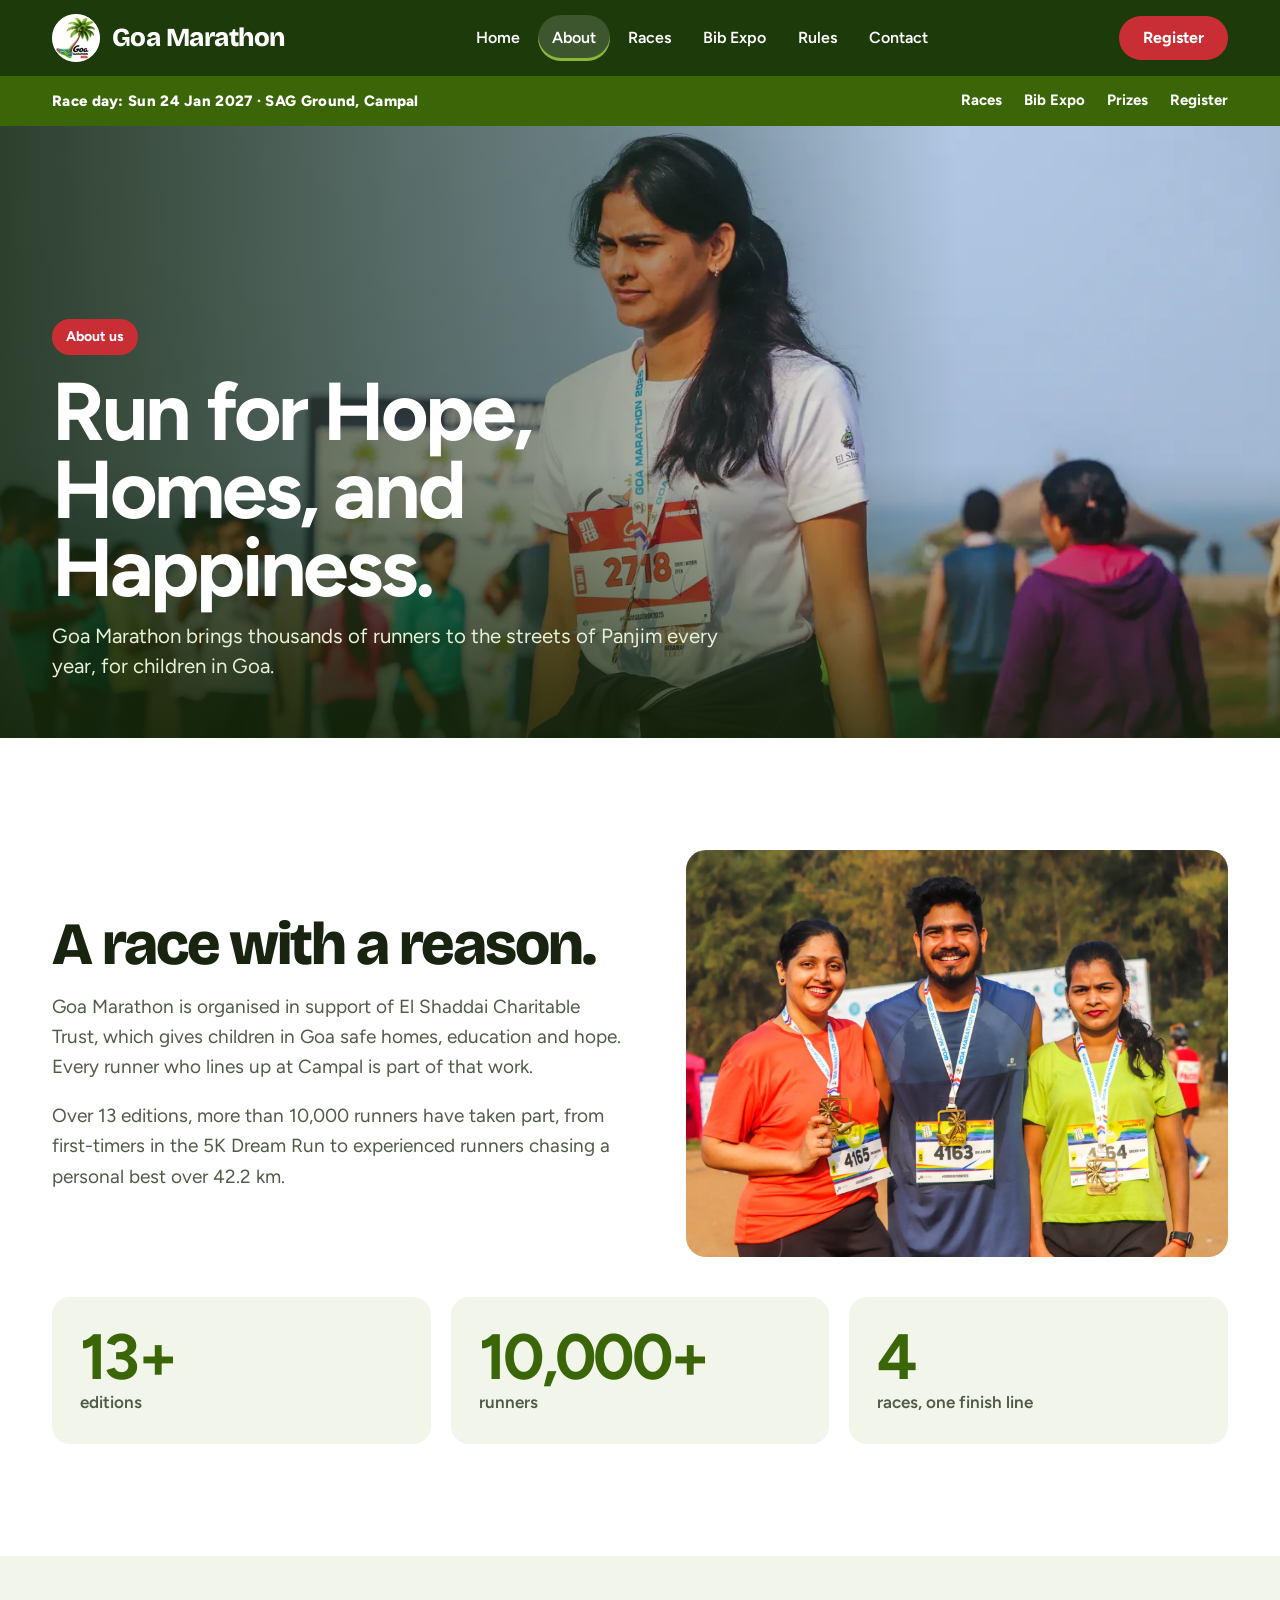
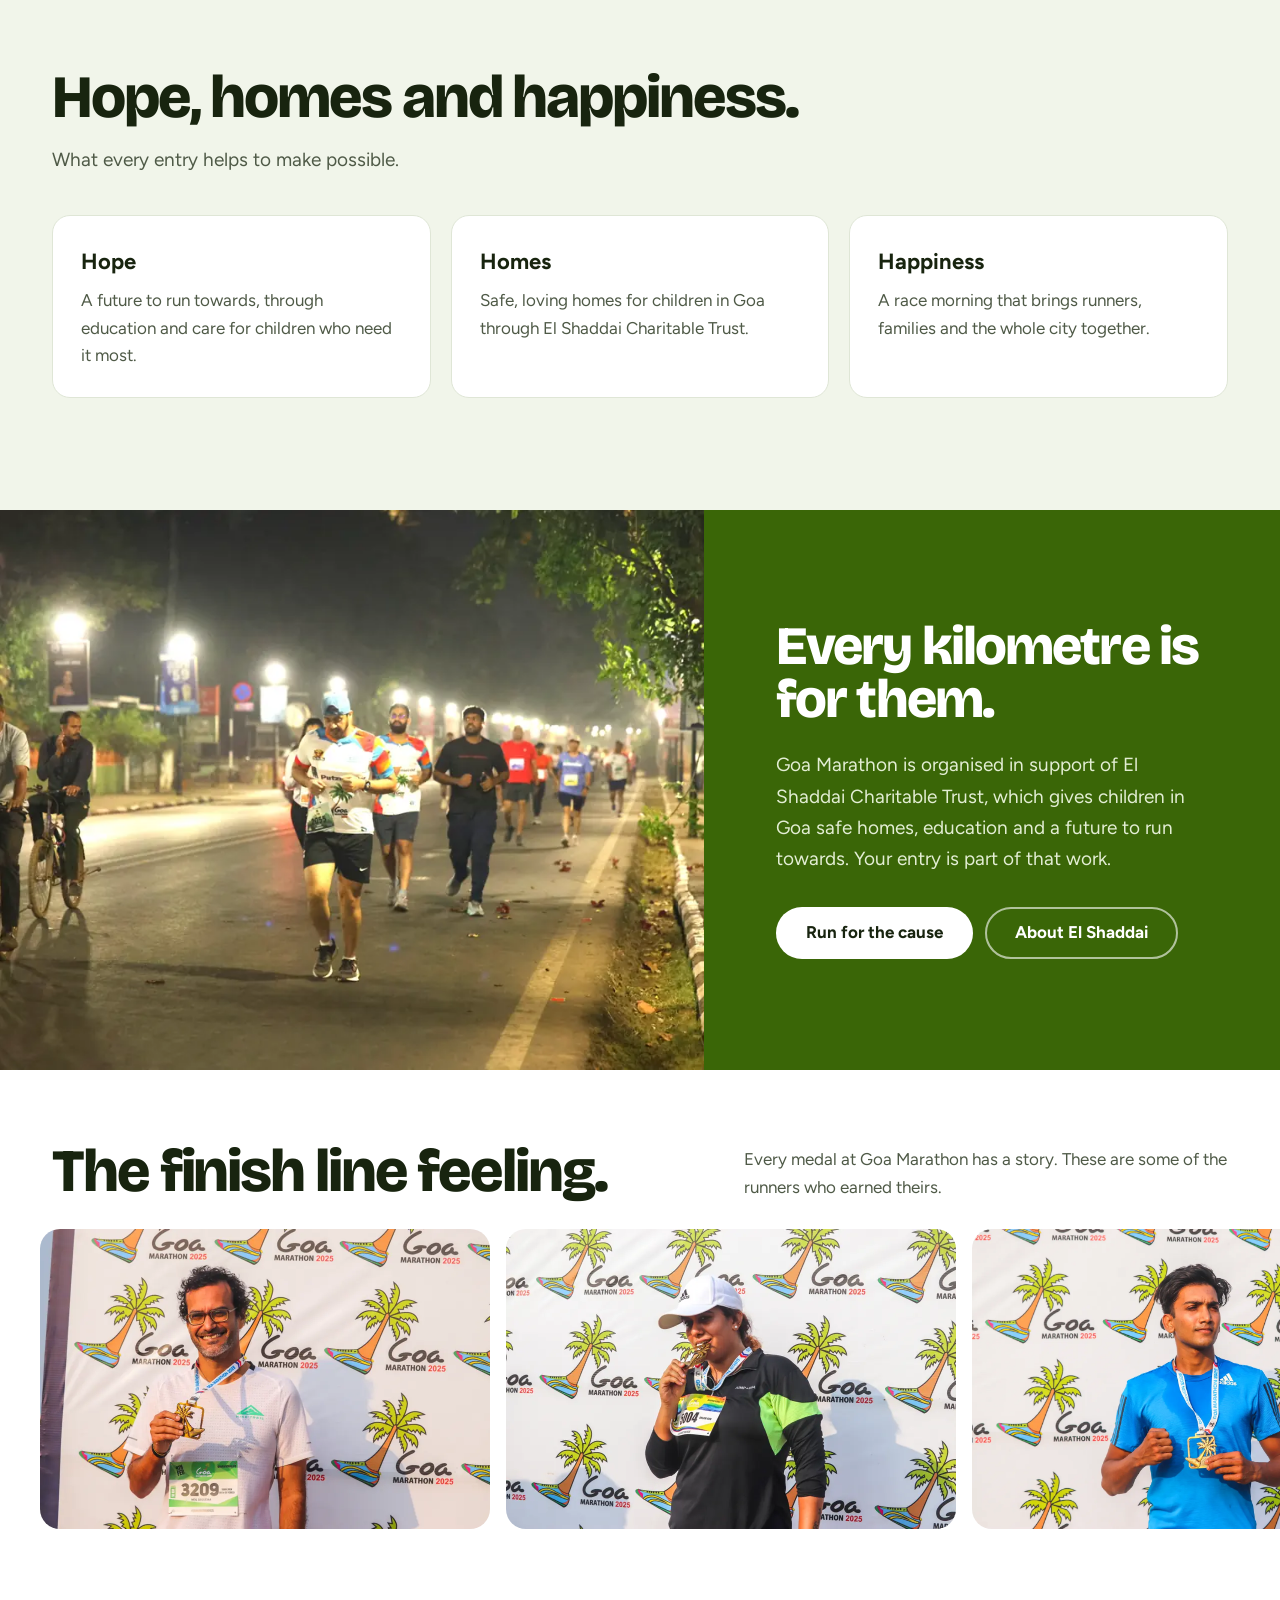
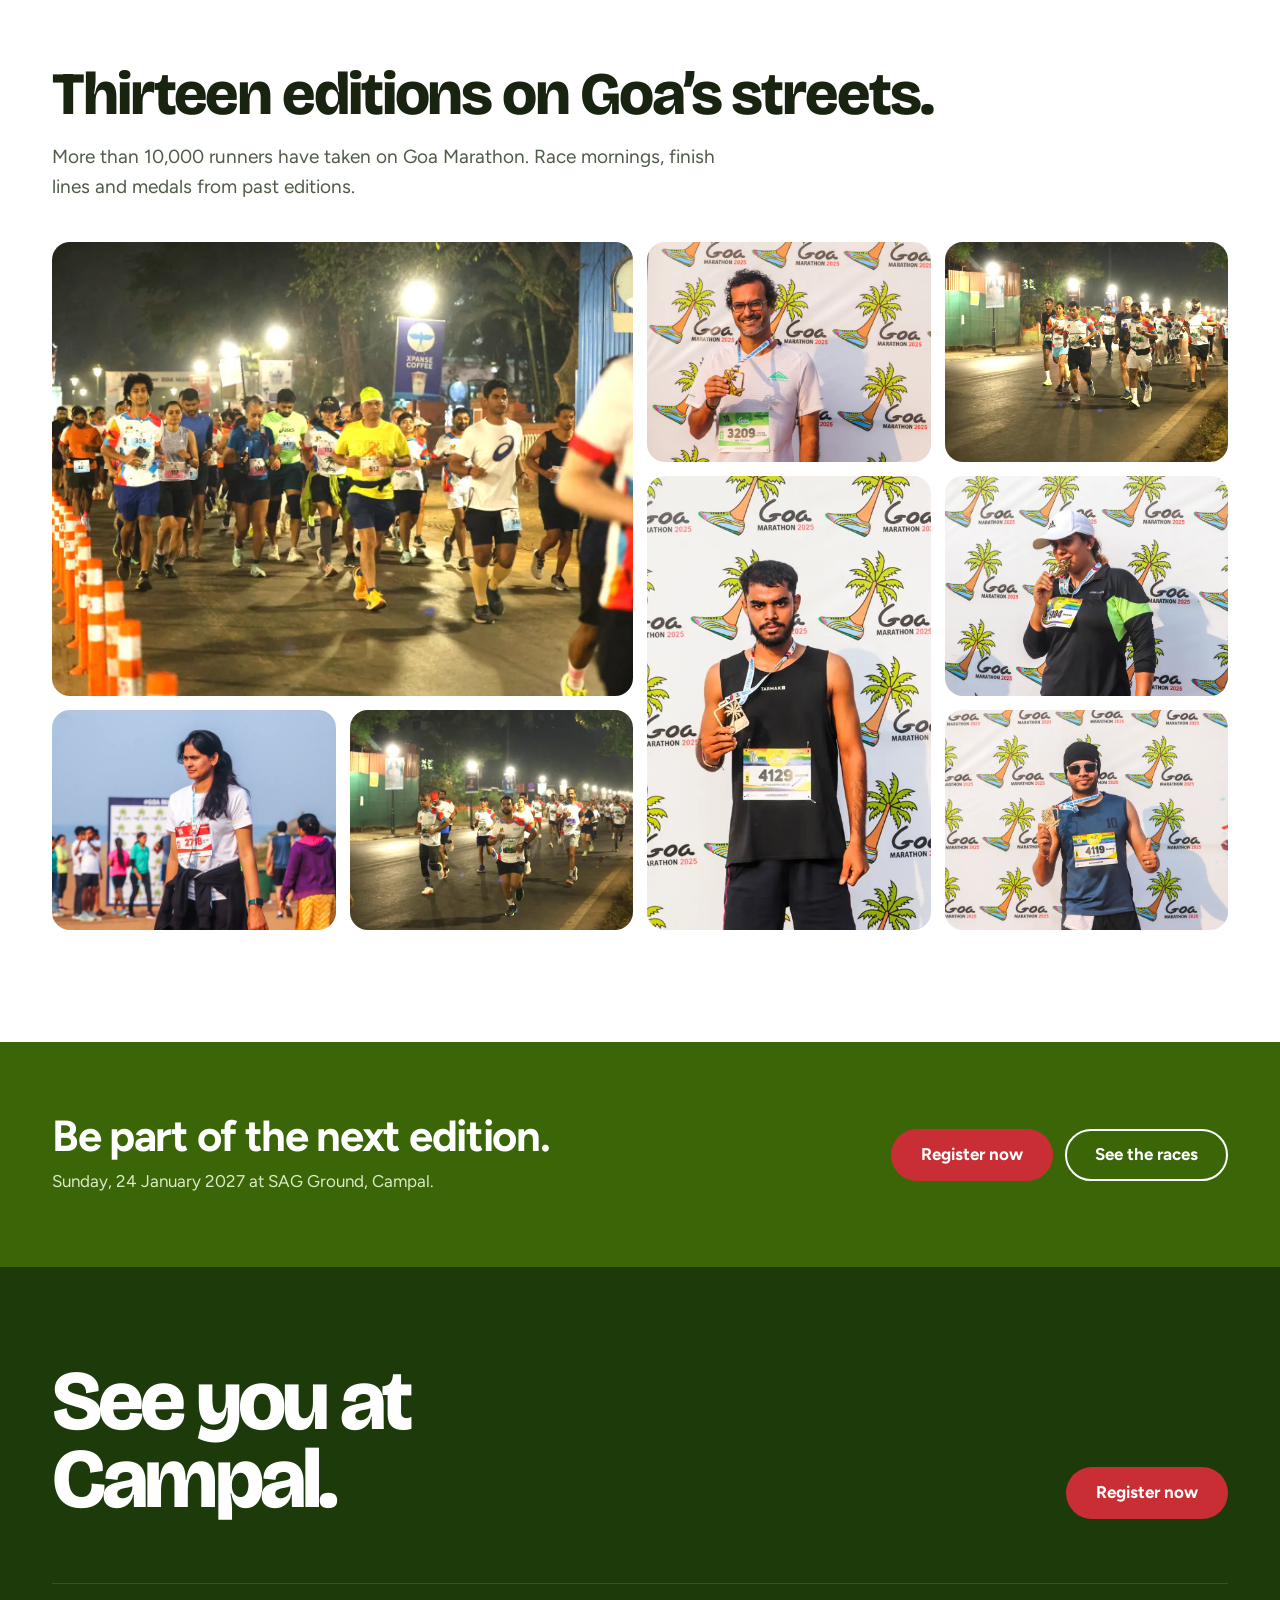
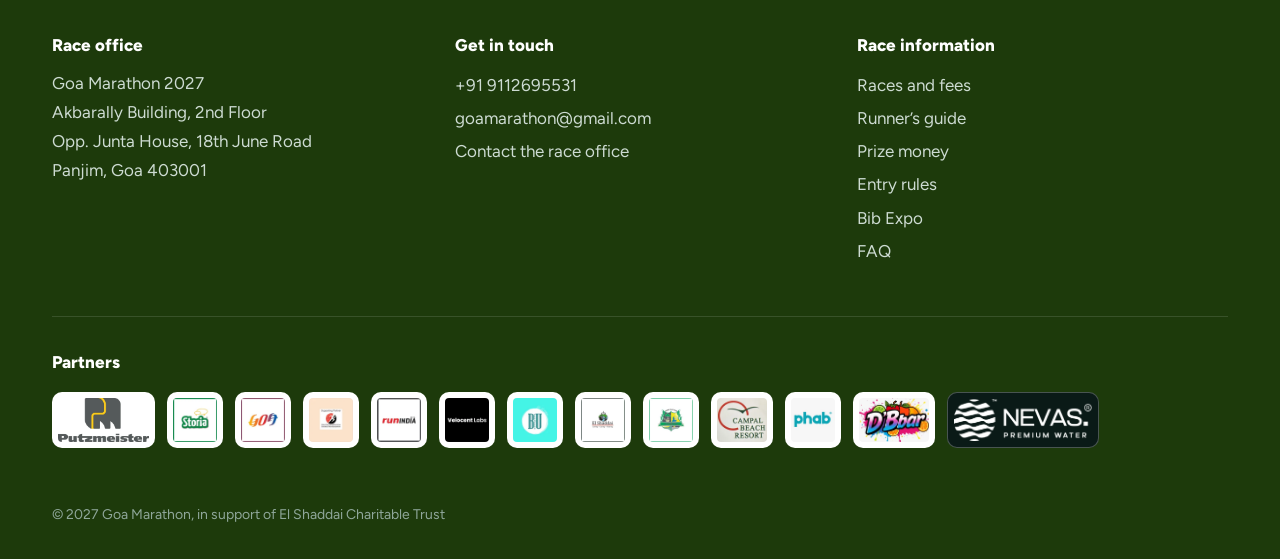
==== about.html @ 7774b139 "Goa Marathon 2027 site: six pages, logo colours, photo-led layout Co-Authored-By: Claude Opus 5.5 <n" ====
<!DOCTYPE html>
<html lang="en">
<head>
<meta charset="utf-8">
<meta name="viewport" content="width=device-width, initial-scale=1">
<title>About – Goa Marathon 2027</title>
<meta name="robots" content="noindex, nofollow">
<meta property="og:type" content="website">
<meta property="og:site_name" content="Goa Marathon">
<meta property="og:title" content="About – Goa Marathon 2027">
<meta property="og:description" content="Goa Marathon is organised in support of El Shaddai Charitable Trust.">
<meta property="og:url" content="https://goa-marathon-2027.vercel.app/about.html">
<meta property="og:image" content="https://goa-marathon-2027.vercel.app/assets/og-image.jpg">
<meta property="og:image:width" content="1200">
<meta property="og:image:height" content="630">
<meta name="twitter:card" content="summary_large_image">
<link rel="icon" href="assets/logo.webp">
<meta name="description" content="Goa Marathon is organised in support of El Shaddai Charitable Trust.">
<link rel="preload" as="image" href="assets/hero-day1.webp">
<link rel="preconnect" href="https://fonts.googleapis.com">
<link rel="preconnect" href="https://fonts.gstatic.com" crossorigin>
<link href="https://fonts.googleapis.com/css2?family=Bricolage+Grotesque:opsz,wght@12..96,700;12..96,800&family=Figtree:wght@400;500;600;700;800&display=swap" rel="stylesheet">
<link rel="stylesheet" href="assets/site.css">
</head>
<body>

<header class="hdr">
  <div class="wrap hdr-in">
    <a class="brand" href="index.html" aria-label="Goa Marathon home">
      <span class="brand-logo"><img src="assets/logo.webp" alt=""></span>
      <span class="brand-name">Goa Marathon</span>
    </a>
    <nav class="nav" aria-label="Main">
      <a href="index.html">Home</a>
      <a href="about.html" aria-current="page">About</a>
      <a href="races.html">Races</a>
      <a href="bib-expo.html">Bib Expo</a>
      <a href="rules.html">Rules</a>
      <a href="contact.html">Contact</a>
    </nav>
    <div class="hdr-cta">
      <a class="btn btn-sun hdr-reg" href="https://www.runindia.in/events/DsZ2gUEhFgjpGWOcifSqrg" target="_blank" rel="noopener" style="min-height:44px;padding:0 22px;font-size:16px">Register</a>
      <button class="menu-btn" id="menuBtn" aria-label="Open menu" aria-expanded="false" aria-controls="mnav">
        <svg width="22" height="22" viewBox="0 0 24 24" fill="none" stroke="currentColor" stroke-width="2.4" stroke-linecap="round" aria-hidden="true"><path d="M4 7h16M4 12h16M4 17h16"/></svg>
      </button>
    </div>
  </div>
  <nav class="mnav" id="mnav" aria-label="Mobile">
      <a href="index.html">Home</a>
      <a href="about.html" aria-current="page">About</a>
      <a href="races.html">Races</a>
      <a href="bib-expo.html">Bib Expo</a>
      <a href="rules.html">Rules</a>
      <a href="contact.html">Contact</a>
  </nav>
</header>
<div class="evbar"><div class="wrap evbar-in"><b class="evbar-t">Race day: Sun 24 Jan 2027 · SAG Ground, Campal</b><nav aria-label="Quick links"><a href="races.html">Races</a><a href="bib-expo.html">Bib Expo</a><a href="races.html#prizes">Prizes</a><a href="https://www.runindia.in/events/DsZ2gUEhFgjpGWOcifSqrg" target="_blank" rel="noopener">Register</a></nav></div></div>

<main id="top">
<section class="phero">
  <img src="assets/hero-day1.webp" alt="A runner at Miramar beach after Goa Marathon" style="object-position:center 28%" fetchpriority="high">
  <div class="hero-shade" aria-hidden="true"></div>
  <div class="phero-in">
    <span class="crumb">About us</span>
    <h1>Run for Hope, Homes, and Happiness.</h1>
    <p>Goa Marathon brings thousands of runners to the streets of Panjim every year, for children in Goa.</p>
  </div>
</section>

<section class="sec">
  <div class="wrap split">
    <div>
      <h2 class="h2">A race with a reason.</h2>
      <p class="intro">Goa Marathon is organised in support of El Shaddai Charitable Trust, which gives children in Goa safe homes, education and hope. Every runner who lines up at Campal is part of that work.</p>
      <p class="intro">Over 13 editions, more than 10,000 runners have taken part, from first-timers in the 5K Dream Run to experienced runners chasing a personal best over 42.2 km.</p>
    </div>
    <img loading="lazy" decoding="async" src="assets/hero-trio.webp" alt="Three Goa Marathon finishers with their medals" style="object-position:center 30%">
  </div>
  <div class="wrap">
    <div class="stats"><div><b>13+</b><span>editions</span></div><div><b>10,000+</b><span>runners</span></div><div><b>4</b><span>races, one finish line</span></div></div>
  </div>
</section>

<section class="sec" style="background:var(--mist)">
  <div class="wrap">
    <h2 class="h2">Hope, homes and happiness.</h2>
    <p class="intro">What every entry helps to make possible.</p>
    <div class="cards3">
      <div class="card"><h3>Hope</h3><p>A future to run towards, through education and care for children who need it most.</p></div>
      <div class="card"><h3>Homes</h3><p>Safe, loving homes for children in Goa through El Shaddai Charitable Trust.</p></div>
      <div class="card"><h3>Happiness</h3><p>A race morning that brings runners, families and the whole city together.</p></div>
    </div>
  </div>
</section>

<section id="cause" class="cause">
  <div class="cause-img"><img loading="lazy" decoding="async" src="assets/cause-run.webp" alt="Runners taking part in Goa Marathon for the cause"></div>
  <div class="cause-copy">
    <h2 class="h2">Every kilometre is for them.</h2>
    <p>Goa Marathon is organised in support of El Shaddai Charitable Trust, which gives children in Goa safe homes, education and a future to run towards. Your entry is part of that work.</p>
    <div class="cause-ctas">
      <a class="btn btn-sun" href="https://www.runindia.in/events/DsZ2gUEhFgjpGWOcifSqrg" target="_blank" rel="noopener">Run for the cause</a>
      <a class="btn btn-line" href="https://www.childrescue.net" target="_blank" rel="noopener">About El Shaddai</a>
    </div>
  </div>
</section>

<section class="pstrip" aria-label="Finishers from past editions">
  <div class="wrap pstrip-head"><h2 class="h2">The finish line feeling.</h2><p>Every medal at Goa Marathon has a story. These are some of the runners who earned theirs.</p></div>
  <div class="ps-row"><ul class="ps-track"><li><img src="assets/g-smile.webp" alt="A smiling 10K finisher with his medal" loading="lazy" decoding="async"></li><li><img src="assets/g-kiss.webp" alt="A Dream Run finisher kissing her medal" loading="lazy" decoding="async"></li><li><img src="assets/hero-day2.webp" alt="A finisher in front of the Goa Marathon wall" loading="lazy" decoding="async"></li><li><img src="assets/g-thumbs.webp" alt="A finisher giving a thumbs up" loading="lazy" decoding="async"></li><li><img src="assets/g-senior.webp" alt="A Dream Run finisher with his medal" loading="lazy" decoding="async"></li><li><img src="assets/photo-finisher.webp" alt="A finisher after the race" loading="lazy" decoding="async"></li><li><img src="assets/photo-group.webp" alt="Runners on the course" loading="lazy" decoding="async"></li><li><img src="assets/g-vest.webp" alt="A 5K finisher with his medal" loading="lazy" decoding="async"></li></ul><ul class="ps-track" aria-hidden="true"><li><img src="assets/g-smile.webp" alt="" loading="lazy" decoding="async"></li><li><img src="assets/g-kiss.webp" alt="" loading="lazy" decoding="async"></li><li><img src="assets/hero-day2.webp" alt="" loading="lazy" decoding="async"></li><li><img src="assets/g-thumbs.webp" alt="" loading="lazy" decoding="async"></li><li><img src="assets/g-senior.webp" alt="" loading="lazy" decoding="async"></li><li><img src="assets/photo-finisher.webp" alt="" loading="lazy" decoding="async"></li><li><img src="assets/photo-group.webp" alt="" loading="lazy" decoding="async"></li><li><img src="assets/g-vest.webp" alt="" loading="lazy" decoding="async"></li></ul></div>
</section>

<section class="sec">
  <div class="wrap">
    <h2 class="h2">Thirteen editions on Goa’s streets.</h2>
    <p class="intro">More than 10,000 runners have taken on Goa Marathon. Race mornings, finish lines and medals from past editions.</p>
    <div class="gal8">
      <figure class="g-big"><img loading="lazy" decoding="async" src="assets/hero-run.webp" alt="Runners streaming through Panjim"></figure>
      <figure><img loading="lazy" decoding="async" src="assets/g-smile.webp" alt="A smiling 10K finisher"></figure>
      <figure><img loading="lazy" decoding="async" src="assets/photo-runners.webp" alt="The pack on race morning"></figure>
      <figure class="g-tall"><img loading="lazy" decoding="async" src="assets/g-vest.webp" alt="A 5K finisher with his medal"></figure>
      <figure><img loading="lazy" decoding="async" src="assets/g-kiss.webp" alt="A finisher kissing her medal"></figure>
      <figure><img loading="lazy" decoding="async" src="assets/photo-group.webp" alt="Runners in full stride"></figure>
      <figure class="g-wide"><img loading="lazy" decoding="async" src="assets/hero-day1.webp" alt="A runner at Miramar beach"></figure>
      <figure><img loading="lazy" decoding="async" src="assets/g-thumbs.webp" alt="A happy finisher"></figure>
    </div>
  </div>
</section>

<section class="next-band"><div class="wrap"><div><h2>Be part of the next edition.</h2><p>Sunday, 24 January 2027 at SAG Ground, Campal.</p></div><div class="btns"><a class="btn btn-sun" href="https://www.runindia.in/events/DsZ2gUEhFgjpGWOcifSqrg" target="_blank" rel="noopener">Register now</a><a class="btn btn-line" href="races.html">See the races</a></div></div></section>
</main>

<footer class="ftr">
  <div class="wrap">
    <div class="ftr-sign">
      <p>See you at Campal.</p>
      <a class="btn btn-sun" href="https://www.runindia.in/events/DsZ2gUEhFgjpGWOcifSqrg" target="_blank" rel="noopener">Register now</a>
    </div>
    <div class="ftr-grid">
      <div>
        <h3>Race office</h3>
        <p style="line-height:1.7">Goa Marathon 2027<br>Akbarally Building, 2nd Floor<br>Opp. Junta House, 18th June Road<br>Panjim, Goa 403001</p>
      </div>
      <div>
        <h3>Get in touch</h3>
        <a href="tel:+919112695531">+91 9112695531</a>
        <a href="mailto:goamarathon@gmail.com">goamarathon@gmail.com</a>
        <a href="contact.html">Contact the race office</a>
      </div>
      <div>
        <h3>Race information</h3>
        <a href="races.html">Races and fees</a>
        <a href="races.html#guide">Runner’s guide</a>
        <a href="races.html#prizes">Prize money</a>
        <a href="rules.html">Entry rules</a><a href="bib-expo.html">Bib Expo</a>
        <a href="contact.html#faq">FAQ</a>
      </div>
    </div>
    <div class="ftr-partners"><span>Partners</span><div><img loading="lazy" src="assets/sponsor-putzmeister.webp" alt="Putzmeister"><img loading="lazy" src="assets/sponsor-01.webp" alt="Storia"><img loading="lazy" src="assets/sponsor-02.webp" alt="Goa partner"><img loading="lazy" src="assets/sponsor-03.webp" alt="Sports photography partner"><img loading="lazy" src="assets/sponsor-04.webp" alt="runINDIA"><img loading="lazy" src="assets/sponsor-05.webp" alt="Velocent Labs"><img loading="lazy" src="assets/sponsor-06.webp" alt="BU"><img loading="lazy" src="assets/sponsor-07.webp" alt="El Shaddai"><img loading="lazy" src="assets/sponsor-08.webp" alt="Goa partner"><img loading="lazy" src="assets/sponsor-09.webp" alt="Campal Beach Resort"><img loading="lazy" src="assets/sponsor-10.webp" alt="Phab"><img loading="lazy" src="assets/sponsor-11.webp" alt="D&#39;Bbar"><img loading="lazy" class="fp-dark" src="assets/sponsor-12.webp" alt="Nevas Premium Water"></div></div>
    <p class="ftr-base">© 2027 Goa Marathon, in support of El Shaddai Charitable Trust</p>
  </div>
</footer>

<div class="mbar">
  <span>Entries close 15 Jan</span>
  <a class="btn btn-sun" style="min-height:46px;padding:0 24px" href="https://www.runindia.in/events/DsZ2gUEhFgjpGWOcifSqrg" target="_blank" rel="noopener">Register now</a>
</div>

<script>
(function(){
  var race = new Date('2027-01-24T05:00:00+05:30').getTime();
  var cd = document.getElementById('cd');
  function tick(){ if(!cd) return; cd.textContent = Math.max(0, Math.ceil((race - Date.now()) / 86400000)); }
  tick(); setInterval(tick, 60000);

  var btn = document.getElementById('menuBtn'), nav = document.getElementById('mnav');
  btn.addEventListener('click', function(){
    var open = nav.classList.toggle('open');
    btn.setAttribute('aria-expanded', open);
    btn.setAttribute('aria-label', open ? 'Close menu' : 'Open menu');
  });
  nav.addEventListener('click', function(e){
    if (e.target.tagName === 'A'){ nav.classList.remove('open'); btn.setAttribute('aria-expanded','false'); btn.setAttribute('aria-label','Open menu'); }
  });

  var tabs = [].slice.call(document.querySelectorAll('.tab'));
  function select(t){
    tabs.forEach(function(o){
      var on = o === t;
      o.setAttribute('aria-selected', on);
      o.tabIndex = on ? 0 : -1;
      document.getElementById(o.getAttribute('aria-controls')).hidden = !on;
    });
  }
  tabs.forEach(function(t, i){
    t.tabIndex = i === 0 ? 0 : -1;
    t.addEventListener('click', function(){ select(t); });
    t.addEventListener('keydown', function(e){
      if (e.key === 'ArrowRight' || e.key === 'ArrowLeft'){
        var n = tabs[(i + (e.key === 'ArrowRight' ? 1 : tabs.length - 1)) % tabs.length];
        select(n); n.focus(); e.preventDefault();
      }
    });
  });
})();
</script>

<script>
(function(){
  var box=document.querySelector('.hero-full'); if(!box) return;
  var s=box.querySelectorAll('.hs-s'), d=box.querySelectorAll('.hs-dots button'), i=0, t;
  var still=window.matchMedia('(prefers-reduced-motion: reduce)').matches;
  function go(n){ s[i].classList.remove('on'); d[i].removeAttribute('aria-current'); i=(n+s.length)%s.length; s[i].classList.add('on'); d[i].setAttribute('aria-current','true'); }
  function play(){ if(!still){ clearInterval(t); t=setInterval(function(){go(i+1)},5000); } }
  d.forEach(function(b,n){ b.addEventListener('click',function(){ go(n); play(); }); });
  box.addEventListener('mouseenter',function(){clearInterval(t)}); box.addEventListener('mouseleave',play);
  play();
})();
</script>
</body>
</html>
---- assets/site.css ----
:root{
  /* Panjim palette */
  --night:#0d1f1b;        /* pre-dawn sky over Campal */
  --palm:#2f6b3a;         /* 10K */
  --laterite:#a63d24;     /* 42K – Goan laterite stone */
  --indigo:#24418f;       /* 21K – Fontainhas blue */
  --ochre:#f2b33d;        /* 5K – Fontainhas yellow */
  --ochre-ink:#8a5a00;
  --ink:#14201b;
  --copy:#46544d;
  --mist:#f2f5f0;
  --line:#dbe3d9;
  --white:#fff;
  --display:"Big Shoulders Display",Impact,"Arial Narrow",sans-serif;
  --body:"Figtree",Arial,sans-serif;
  --reg:"https://www.runindia.in/events/DsZ2gUEhFgjpGWOcifSqrg";
}
*{box-sizing:border-box}
html{scroll-behavior:smooth;scroll-padding-top:84px}
body{margin:0;font-family:var(--body);font-size:17px;line-height:1.6;color:var(--ink);background:var(--white);-webkit-font-smoothing:antialiased}
img{max-width:100%;display:block}
a{color:inherit}
h1,h2,h3,p{margin:0}
:focus-visible{outline:3px solid var(--ochre);outline-offset:3px;border-radius:4px}
.wrap{max-width:1240px;margin:0 auto;padding:0 32px}
.sec{padding:112px 0}
.h2{font-family:var(--display);font-weight:800;font-size:72px;line-height:.92;letter-spacing:.005em;text-transform:none}
.intro{font-size:19px;color:var(--copy);max-width:56ch;margin-top:18px}
.night .intro{color:#cddbd2}

/* Buttons */
.btn{display:inline-flex;align-items:center;justify-content:center;min-height:52px;padding:0 28px;border-radius:999px;font-family:var(--body);font-weight:700;font-size:17px;text-decoration:none;border:2px solid transparent;cursor:pointer;transition:background .15s,color .15s,border-color .15s}
.btn-sun{background:var(--ochre);color:var(--ink)}
.btn-sun:hover{background:#ffc75a}
.btn-ink{background:var(--ink);color:#fff}
.btn-ink:hover{background:#2a3a33}
.btn-line{border-color:rgba(255,255,255,.6);color:#fff}
.btn-line:hover{border-color:#fff;background:rgba(255,255,255,.08)}
.txt-link{font-weight:700;text-decoration:underline;text-decoration-thickness:2px;text-underline-offset:4px}
.txt-link:hover{text-decoration-color:var(--ochre)}

/* Preview banner */
.preview{background:#fff4d6;color:#5c4400;font-size:14px;font-weight:600;text-align:center;padding:8px 16px}

/* Header */
.hdr{position:sticky;top:0;z-index:50;background:var(--night);color:#fff}
.hdr-in{display:flex;align-items:center;justify-content:space-between;gap:24px;height:76px}
.brand{display:flex;align-items:center;gap:12px;text-decoration:none}
.brand-logo{width:48px;height:48px;border-radius:50%;background:#fff;overflow:hidden;flex:none}
.brand-logo img{width:100%;height:100%;object-fit:contain}
.brand-name{font-family:var(--display);font-weight:800;font-size:28px;line-height:.9}
.brand-name span{display:block;font-family:var(--body);font-size:13px;font-weight:600;color:var(--ochre);letter-spacing:.02em}
.nav{display:flex;gap:4px}
.nav a{color:#fff;text-decoration:none;font-weight:600;font-size:16px;padding:10px 14px;border-radius:999px}
.nav a:hover{background:rgba(255,255,255,.1)}
.hdr-cta{display:flex;align-items:center;gap:10px}
.menu-btn{display:none;width:48px;height:48px;border-radius:50%;border:2px solid rgba(255,255,255,.35);background:transparent;color:#fff;cursor:pointer;align-items:center;justify-content:center}
.mnav{display:none;border-top:1px solid rgba(255,255,255,.12);padding:8px 20px 24px}
.mnav.open{display:block}
.mnav a{display:block;color:#fff;text-decoration:none;font-family:var(--display);font-weight:800;font-size:34px;padding:10px 0;border-bottom:1px solid rgba(255,255,255,.1)}

/* Hero */
.hero{position:relative;min-height:min(760px,88vh);display:flex;align-items:flex-end;color:#fff;background:var(--night);overflow:hidden}
.hero-img{position:absolute;inset:0}
.hero-img img{width:100%;height:100%;object-fit:cover;object-position:60% center}
.hero-img::after{content:"";position:absolute;inset:0;background:linear-gradient(90deg,rgba(13,31,27,.88) 0%,rgba(13,31,27,.55) 50%,rgba(13,31,27,.15) 100%),linear-gradient(0deg,rgba(13,31,27,.9) 0%,rgba(13,31,27,0) 45%)}
.hero-in{position:relative;width:100%;padding-top:96px;padding-bottom:64px}
.hero-date{display:inline-flex;align-items:center;gap:10px;background:var(--ochre);color:var(--ink);font-weight:700;font-size:16px;padding:8px 16px;border-radius:999px}
.hero h1{font-family:var(--display);font-weight:900;font-size:clamp(76px,11vw,168px);line-height:.82;letter-spacing:-.005em;margin:26px 0 26px;max-width:9ch}
.hero h1 span{display:block}
.hero-sub{font-size:21px;line-height:1.55;color:#e4ede6;max-width:46ch;margin-bottom:34px}
.hero-ctas{display:flex;gap:12px;flex-wrap:wrap}
@media (prefers-reduced-motion:no-preference){
  .hero h1 span{opacity:0;transform:translateY(40px);animation:rise .8s cubic-bezier(.2,.7,.2,1) forwards}
  .hero h1 span:nth-child(2){animation-delay:.12s}
  .hero h1 span:nth-child(3){animation-delay:.24s}
  @keyframes rise{to{opacity:1;transform:none}}
}

/* Race-day strip */
.strip{background:var(--white);border-bottom:1px solid var(--line)}
.strip-in{display:grid;grid-template-columns:repeat(4,minmax(0,1fr))}
.strip-item{padding:26px 24px 26px 0;border-right:1px solid var(--line);margin-right:24px}
.strip-item:last-child{border-right:0;margin-right:0}
.strip-item small{display:block;font-size:14px;font-weight:600;color:var(--copy)}
.strip-item b{display:block;font-size:19px;font-weight:700;line-height:1.3;margin-top:2px}
.strip-count b{font-family:var(--display);font-size:44px;font-weight:800;line-height:.9;color:var(--laterite)}
.strip-count b span{font-family:var(--body);font-size:16px;color:var(--ink);font-weight:700;margin-left:6px}

/* Races – bibs */
.races-head{display:flex;justify-content:space-between;align-items:flex-end;gap:32px;flex-wrap:wrap;margin-bottom:56px}
.bibs{display:grid;grid-template-columns:repeat(4,minmax(0,1fr));gap:24px}
.bib{--c:var(--palm);--c-text:var(--palm);--c-on:#fff;position:relative;background:#fff;border:1px solid var(--line);border-radius:12px;display:flex;flex-direction:column;box-shadow:0 2px 0 var(--line);transition:transform .2s}
.bib:hover{transform:rotate(-1deg) translateY(-4px)}
.bib.k42{--c:var(--laterite);--c-text:var(--laterite)}
.bib.k21{--c:var(--indigo);--c-text:var(--indigo)}
.bib.k10{--c:var(--palm);--c-text:var(--palm)}
.bib.k5{--c:var(--ochre);--c-text:var(--ochre-ink);--c-on:var(--ink)}
.pin{position:absolute;width:12px;height:12px;border-radius:50%;background:var(--mist);box-shadow:inset 0 1px 2px rgba(0,0,0,.25);z-index:2}
.pin.tl{top:12px;left:12px}.pin.tr{top:12px;right:12px}.pin.bl{bottom:12px;left:12px}.pin.br{bottom:12px;right:12px}
.bib-band{background:var(--c);color:var(--c-on);border-radius:11px 11px 0 0;padding:14px 36px;display:flex;justify-content:space-between;align-items:center;font-weight:700;font-size:15px}
.bib-body{padding:22px 26px 30px;display:flex;flex-direction:column;flex:1}
.bib-num{font-family:var(--display);font-weight:900;font-size:124px;line-height:.78;color:var(--c-text);letter-spacing:-.01em}
.bib-num small{font-size:40px;margin-left:4px}
.bib-name{font-size:21px;font-weight:800;margin-top:14px}
.bib-facts{margin:18px 0 22px;padding:16px 0 0;border-top:2px dashed var(--line);display:grid;grid-template-columns:1fr 1fr;gap:12px 16px}
.bib-facts div small{display:block;font-size:13px;color:var(--copy);font-weight:600}
.bib-facts div b{font-size:17px}
.bib-actions{margin-top:auto;display:flex;flex-direction:column;gap:10px}
.bib-actions .btn{background:var(--c);color:var(--c-on);width:100%}
.bib-actions .btn:hover{filter:brightness(1.1)}
.bib-actions .txt-link{text-align:center;font-size:16px;padding:4px}
.races-note{margin-top:28px;font-size:16px;color:var(--copy)}

/* Guide – route timeline */
.guide{background:var(--mist)}
.route{position:relative;display:grid;grid-template-columns:repeat(4,minmax(0,1fr));gap:28px;margin-top:64px}
.route::before{content:"";position:absolute;top:31px;left:32px;right:32px;border-top:4px dashed var(--palm);opacity:.5}
.stop{position:relative}
.stop-dot{width:64px;height:64px;border-radius:50%;background:var(--night);color:var(--ochre);display:flex;align-items:center;justify-content:center;font-family:var(--display);font-weight:900;font-size:34px;border:6px solid var(--mist);position:relative;z-index:1}
.stop.now .stop-dot{background:var(--ochre);color:var(--ink)}
.stop h3{font-size:24px;font-weight:800;margin:20px 0 6px}
.stop-when{display:inline-block;font-size:14px;font-weight:700;color:var(--palm);margin-bottom:10px}
.stop.now .stop-when{color:var(--laterite)}
.stop p{color:var(--copy);font-size:16px;margin-bottom:14px;max-width:32ch}
.stop .txt-link{font-size:16px}

/* Race day */
.raceday{display:grid;grid-template-columns:minmax(0,.9fr) minmax(0,1.1fr);gap:72px;align-items:start}
.need{display:grid;grid-template-columns:repeat(2,minmax(0,1fr));gap:0 40px}
.need-item{display:flex;gap:16px;padding:22px 0;border-bottom:1px solid var(--line)}
.need-item svg{flex:none;color:var(--laterite);margin-top:3px}
.need-item h3{font-size:18px;font-weight:800;margin-bottom:4px}
.need-item p{font-size:16px;color:var(--copy)}
.tba{display:inline-block;font-size:13px;font-weight:700;background:#fff4d6;color:#6b4a00;padding:2px 10px;border-radius:999px;margin-left:6px;vertical-align:2px}

/* Prizes */
.prizes{background:var(--night);color:#fff}
.prize-grid{display:grid;grid-template-columns:minmax(0,.8fr) minmax(0,1.2fr);gap:72px;align-items:start}
.purse{margin-top:40px;display:flex;flex-direction:column;gap:2px}
.purse div{display:flex;align-items:baseline;justify-content:space-between;gap:16px;padding:16px 0;border-bottom:1px solid rgba(255,255,255,.12)}
.purse span{font-size:17px;color:#cddbd2}
.purse b{font-family:var(--display);font-weight:800;font-size:48px;line-height:.9}
.purse .k42 b{color:#ff8a6b}.purse .k21 b{color:#9fb7ff}.purse .k10 b{color:#8fd19c}
.tabs{display:flex;gap:8px;flex-wrap:wrap;margin-bottom:16px}
.tab{min-height:46px;padding:0 20px;border-radius:999px;border:2px solid rgba(255,255,255,.25);background:transparent;color:#fff;font-family:inherit;font-weight:700;font-size:16px;cursor:pointer}
.tab:hover{border-color:#fff}
.tab[aria-selected="true"][data-k="42"]{background:var(--laterite);border-color:var(--laterite)}
.tab[aria-selected="true"][data-k="21"]{background:var(--indigo);border-color:var(--indigo)}
.tab[aria-selected="true"][data-k="10"]{background:var(--palm);border-color:var(--palm)}
.tab[aria-selected="true"][data-k="s"]{background:var(--ochre);border-color:var(--ochre);color:var(--ink)}
.panel{background:#fff;color:var(--ink);border-radius:16px;overflow:hidden}
.panel table{width:100%;border-collapse:collapse;font-size:16px}
.panel th,.panel td{padding:14px 20px;text-align:left;border-bottom:1px solid var(--line)}
.panel th{font-size:14px;font-weight:700;color:var(--copy);background:var(--mist)}
.panel .amt{text-align:right;white-space:nowrap;font-weight:700}
.panel th.amt{font-weight:700}
.panel .grp td{background:var(--mist);font-weight:800;font-size:15px}
.panel tr:last-child td{border-bottom:0}
.prize-note{margin-top:16px;font-size:15px;color:#cddbd2}

/* Cause */
.cause{display:grid;grid-template-columns:minmax(0,1.1fr) minmax(0,.9fr);align-items:stretch;background:var(--laterite);color:#fff}
.cause-img{min-height:560px;position:relative}
.cause-img img{position:absolute;inset:0;width:100%;height:100%;object-fit:cover}
.cause-copy{padding:96px 72px;display:flex;flex-direction:column;justify-content:center}
.cause-copy .h2{font-size:64px}
.cause-copy p{font-size:19px;line-height:1.65;color:#fbe3dc;margin:22px 0 32px;max-width:44ch}
.cause-ctas{display:flex;gap:12px;flex-wrap:wrap}

/* Moments */
.mosaic{display:grid;grid-template-columns:1.6fr 1fr;grid-template-rows:280px 280px;gap:16px;margin-top:48px}
.mosaic figure{margin:0;position:relative;border-radius:14px;overflow:hidden;background:var(--mist)}
.mosaic figure:first-child{grid-row:span 2}
.mosaic img{width:100%;height:100%;object-fit:cover}

/* FAQ */
.faq-grid{display:grid;grid-template-columns:minmax(0,.8fr) minmax(0,1.2fr);gap:72px;align-items:start}
.faq details{border-bottom:2px solid var(--line)}
.faq summary{list-style:none;cursor:pointer;padding:24px 48px 24px 0;font-size:20px;font-weight:700;position:relative}
.faq summary::-webkit-details-marker{display:none}
.faq summary::after{content:"";position:absolute;right:6px;top:30px;width:14px;height:14px;border-right:3px solid var(--laterite);border-bottom:3px solid var(--laterite);transform:rotate(45deg);transition:transform .2s}
.faq details[open] summary::after{transform:rotate(-135deg);top:36px}
.faq details p{color:var(--copy);padding:0 48px 24px 0}
.help{margin-top:28px;padding:22px 24px;background:var(--mist);border-radius:14px;font-size:16px}
.help b{display:block;font-size:18px;margin-bottom:4px}

/* Sponsors */
.sponsors-sec{padding:72px 0;border-top:1px solid var(--line)}
.sponsors-sec h2{font-size:20px;font-weight:800;text-align:center}
.sponsors{display:grid;grid-template-columns:repeat(6,minmax(0,1fr));gap:14px;margin-top:28px}
.sp{background:#fff;border:1px solid var(--line);border-radius:12px;height:96px;display:flex;align-items:center;justify-content:center;padding:10px}
.sp img{max-height:76px;max-width:100%;object-fit:contain}
.sp-dark{background:var(--night);border-color:var(--night)}

/* Footer */
.ftr{background:var(--night);color:#cddbd2;padding:96px 0 32px}
.ftr-sign{display:flex;justify-content:space-between;align-items:flex-end;gap:32px;flex-wrap:wrap;padding-bottom:64px;border-bottom:1px solid rgba(255,255,255,.12)}
.ftr-sign p{font-family:var(--display);font-weight:900;font-size:clamp(56px,8vw,112px);line-height:.85;color:#fff;max-width:10ch}
.ftr-grid{display:grid;grid-template-columns:repeat(3,minmax(0,1fr));gap:32px;padding-top:48px}
.ftr h3{color:#fff;font-size:17px;font-weight:800;margin-bottom:10px}
.ftr a{display:block;color:#cddbd2;text-decoration:none;padding:3px 0}
.ftr a:hover{color:var(--ochre)}
.ftr-base{margin-top:56px;font-size:14px;color:#8fa79a}

/* Mobile bar */
.mbar{display:none;position:fixed;left:0;right:0;bottom:0;z-index:60;background:var(--night);border-top:1px solid rgba(255,255,255,.12);padding:10px 16px calc(10px + env(safe-area-inset-bottom));align-items:center;justify-content:space-between;gap:12px;color:#fff;font-size:15px;font-weight:600}


/* fixes */
.prizes .intro{color:#cddbd2}
.ftr .btn{display:inline-flex;color:var(--ink);padding:0 28px}
.ftr .btn:hover{color:var(--ink)}
.help{background:#fff}
.bib-num{font-size:clamp(84px,7.4vw,112px)}
.bib-band span:first-child{opacity:.9}
.sp{height:112px}.sp img{max-height:92px}

@media (max-width:1100px){
  .nav,.hdr-contact{display:none}
  .menu-btn{display:inline-flex}
  .bibs{grid-template-columns:repeat(2,minmax(0,1fr))}
  .route{grid-template-columns:repeat(2,minmax(0,1fr));row-gap:48px}
  .route::before{display:none}
  .raceday,.prize-grid,.faq-grid{grid-template-columns:1fr;gap:48px}
  .cause{grid-template-columns:1fr}
  .cause-img{min-height:420px}
  .cause-copy{padding:72px 32px}
  .sponsors{grid-template-columns:repeat(4,minmax(0,1fr))}
  .strip-in{grid-template-columns:repeat(2,minmax(0,1fr))}
  .strip-item:nth-child(2){border-right:0;margin-right:0}
  .strip-item:nth-child(-n+2){border-bottom:1px solid var(--line)}
}
@media (max-width:680px){
  body{font-size:16px;padding-bottom:76px}
  .wrap{padding:0 20px}
  .sec{padding:72px 0}
  .h2,.cause-copy .h2{font-size:52px}
  .intro{font-size:17px}
  .hdr-in{height:68px}
  .hdr-reg{display:none}
  .hero{min-height:640px}
  .hero-img::after{background:linear-gradient(180deg,rgba(13,31,27,.45) 0%,rgba(13,31,27,.92) 70%)}
  .hero-in{padding-bottom:40px}
  .hero-sub{font-size:18px}
  .strip-item{padding:18px 12px 18px 0;margin-right:12px}
  .strip-item b{font-size:16px}
  .strip-count b{font-size:36px}
  .bibs,.route,.need{grid-template-columns:1fr}
  .bib-num{font-size:104px}
  .route{row-gap:36px}
  .route::before{display:block;top:32px;bottom:32px;left:31px;right:auto;border-top:0;border-left:4px dashed var(--palm)}
  .stop{padding-left:88px;min-height:64px}
  .stop-dot{position:absolute;left:0;top:0}
  .stop h3{margin-top:12px}
  .panel th,.panel td{padding:12px 14px;font-size:15px}
  .cause-img{min-height:300px}
  .cause-copy{padding:56px 20px}
  .mosaic{grid-template-columns:1fr 1fr;grid-template-rows:240px 160px}
  .mosaic figure:first-child{grid-column:span 2;grid-row:auto}
  .sponsors{grid-template-columns:repeat(3,minmax(0,1fr))}
  .ftr-grid{grid-template-columns:1fr}
  .mbar{display:flex}
}
@media (prefers-reduced-motion:reduce){*{scroll-behavior:auto!important;transition:none!important}}

/* ===== Version 3: sunrise over the Mandovi ===== */
:root{
  --night:#08343f;        /* deep river teal */
  --palm:#2f7d32;
  --laterite:#c8432b;     /* sunrise coral-red, 42K */
  --indigo:#0b6f80;       /* Mandovi teal, 21K */
  --ochre:#ffc93c;        /* sunshine, 5K */
  --ochre-ink:#8a5a00;
  --coral:#ff7a59;
  --ink:#10242a;
  --copy:#43575c;
  --mist:#eaf5f3;
  --line:#d4e5e2;
  --display:"Bricolage Grotesque","Arial Black",sans-serif;
}
.btn-sun{background:var(--coral);color:var(--ink)}
.btn-sun:hover{background:#ff9477}
.hero-date{background:var(--ochre)}
.brand-name{font-size:24px;letter-spacing:-.02em}
.brand-name span{color:var(--ochre)}
.h2{font-size:60px;letter-spacing:-.035em;line-height:.98}
.cause-copy .h2{font-size:54px}

/* split hero */
.hero{display:grid;grid-template-columns:minmax(0,1.05fr) minmax(0,.95fr);align-items:stretch;min-height:auto}
.hero-in{order:1;max-width:none;margin:0;padding:96px 48px 88px max(32px,calc((100vw - 1240px)/2 + 32px))}
.hero-img{position:relative;inset:auto;order:2;margin:24px 24px 24px 0;border-radius:28px;overflow:hidden;min-height:640px}
.hero-img::after{background:linear-gradient(0deg,rgba(8,52,63,.35),rgba(8,52,63,0) 40%)}
.hero h1{font-size:clamp(60px,7.4vw,118px);letter-spacing:-.045em;line-height:.9;max-width:8ch}
.hero-sub{color:#d3e9e6}
.hero::before{content:"";position:absolute;left:-120px;bottom:-160px;width:420px;height:420px;border-radius:50%;background:radial-gradient(circle,rgba(255,201,60,.28),rgba(255,201,60,0) 70%);pointer-events:none}

.strip-count b{color:var(--laterite)}
.bib-num{font-size:clamp(64px,5.6vw,92px);letter-spacing:-.05em}
.bib-num small{font-size:28px;letter-spacing:0}
.bib{border-radius:18px}
.bib-band{border-radius:17px 17px 0 0}
.stop-dot{font-size:26px}
.purse b{font-size:40px;letter-spacing:-.03em}
.purse .k42 b{color:#ff9a7f}.purse .k21 b{color:#7fd6e3}.purse .k10 b{color:#9fdc9b}
.tab[aria-selected="true"][data-k="s"]{color:var(--ink)}
.cause{background:var(--laterite)}
.cause-copy p{color:#ffe6dd}
.mosaic figure,.sp{border-radius:18px}
.ftr-sign p{font-size:clamp(48px,6.6vw,96px);letter-spacing:-.045em;line-height:.92}
.preview{background:#fff1c7}

@media (max-width:1100px){
  .hero{grid-template-columns:1fr}
  .hero-img{order:1;margin:16px 16px 0;min-height:380px}
  .hero-in{order:2;padding:48px 32px 64px}
}
@media (max-width:680px){
  .h2,.cause-copy .h2{font-size:44px}
  .hero-img{min-height:280px;border-radius:20px}
  .hero-img::after{background:none}
  .hero-in{padding:36px 20px 48px}
  .hero h1{font-size:60px}
}

/* ===== Bright hero (Matthew feedback, 17 Nov) ===== */
.hero{background:#ffc93c;color:var(--ink)}
.hero::before{display:none}
.hero-img{margin:28px 28px 28px 0}
.hero-img img{object-position:center 40%}
.hero-img::after{display:none}
.hero h1{color:var(--ink);font-size:clamp(68px,8.6vw,140px);max-width:none;margin:22px 0 6px}
.hero-tag{font-family:var(--display);font-weight:800;font-size:clamp(28px,3.2vw,46px);letter-spacing:-.03em;line-height:1.05;color:#08343f;margin:0 0 22px}
.hero-sub{color:#2a2a1f}
.hero-date{background:var(--ink);color:#ffc93c}
.hero .btn-sun{background:var(--ink);color:#fff}
.hero .btn-sun:hover{background:#1f3a42}
.hero .btn-line{border-color:var(--ink);color:var(--ink)}
.hero .btn-line:hover{background:rgba(16,36,42,.07);border-color:var(--ink)}
@media (max-width:1100px){.hero-img{margin:16px 16px 0}}

/* ===== Event overview (Mumbai-style) ===== */
.overview{padding:112px 0 0}
.ov-grid{display:grid;grid-template-columns:minmax(0,.85fr) minmax(0,1.15fr);gap:88px;align-items:center}
.ov-photo{position:relative;margin:0 28px 28px 0}
.ov-photo::before{content:"";position:absolute;inset:28px -28px -28px 28px;background:var(--ov-accent);border-radius:24px}
.ov-photo img{position:relative;width:100%;aspect-ratio:4/5;object-fit:cover;border-radius:24px}
.ov-copy p{font-size:19px;line-height:1.65;color:var(--copy);margin-top:18px;max-width:52ch}
.ov-facts{display:flex;gap:40px;margin-top:32px;flex-wrap:wrap}
.ov-facts b{display:block;font-family:var(--display);font-weight:800;font-size:48px;line-height:1;letter-spacing:-.03em;color:var(--ov-strong)}
.ov-facts span{font-size:15px;font-weight:600;color:var(--copy)}
.cats-title{font-size:20px;font-weight:800;margin:88px 0 18px}
.cats{display:grid;grid-template-columns:repeat(5,minmax(0,1fr));gap:14px}
.cat{--c:var(--palm);--c-on:#fff;display:flex;flex-direction:column;gap:6px;padding:20px;border:2px solid var(--line);border-radius:18px;background:#fff;text-decoration:none;transition:border-color .15s,transform .15s}
.cat:hover{border-color:var(--c);transform:translateY(-2px)}
.cat-ic{width:52px;height:52px;border-radius:14px;display:flex;align-items:center;justify-content:center;background:var(--c);color:var(--c-on);margin-bottom:10px}
.cat b{font-size:18px;font-weight:800}
.cat small{font-size:15px;color:var(--copy)}
.cat.k42{--c:var(--laterite)}.cat.k21{--c:var(--indigo)}.cat.k10{--c:var(--palm)}.cat.k5{--c:var(--ochre);--c-on:var(--ink)}
@media (max-width:1100px){.ov-grid{grid-template-columns:1fr;gap:56px}.ov-photo{max-width:520px}.cats{grid-template-columns:repeat(3,minmax(0,1fr))}}
@media (max-width:680px){.overview{padding-top:72px}.ov-copy p{font-size:17px}.ov-facts b{font-size:38px}.cats{grid-template-columns:repeat(2,minmax(0,1fr))}.cats-title{margin-top:64px}.ov-photo{margin:0 20px 20px 0}.ov-photo::before{inset:20px -20px -20px 20px}}
:root{--ov-accent:#ffc93c;--ov-strong:#c8432b}
.cat.kcause{--c:var(--coral);--c-on:var(--ink)}

/* ===== Event overview v2: Mumbai-style composition ===== */
.ov-stage{position:relative;min-height:470px;overflow:hidden}
.ov-title{font-family:var(--display);font-weight:800;text-transform:uppercase;font-size:clamp(64px,9.4vw,148px);line-height:.88;letter-spacing:-.03em;color:var(--ov-ink)}
.ov-title span{display:block}
.ov-outline{color:transparent;-webkit-text-stroke:2.5px var(--ov-ink)}
.ov-ribbon{position:absolute;left:0;bottom:34px;width:100%;height:170px;z-index:0}
.ov-runner{position:absolute;z-index:1;right:max(40px,calc((100vw - 1240px)/2 + 120px));bottom:0;height:450px;width:auto;filter:drop-shadow(0 22px 18px rgba(0,0,0,.22))}
.ov-body{display:grid;grid-template-columns:minmax(0,1.35fr) minmax(0,.65fr);gap:56px;align-items:end;margin-top:40px}
.ov-lead{font-size:20px;line-height:1.65;color:var(--copy);max-width:60ch;margin-top:14px}
.ov-body .ov-facts{margin-top:0;justify-content:flex-end}
@media (max-width:1100px){.ov-body{grid-template-columns:1fr;gap:28px}.ov-body .ov-facts{justify-content:flex-start}}
@media (max-width:680px){
  .ov-stage{min-height:330px}
  .ov-title{font-size:58px}
  .ov-outline{-webkit-text-stroke:1.6px var(--ov-ink)}
  .ov-ribbon{height:96px;bottom:26px}
  .ov-runner{height:260px;right:14px}
  .ov-lead{font-size:17px}
}
:root{--rib1:#ffc93c;--rib2:#ff7a59;--ov-ink:#10242a}

.ov-stage{min-height:540px}
.ov-ribbon{height:200px;bottom:56px}
.ov-runner{height:540px}
@media (max-width:1100px){.ov-runner{height:440px}.ov-stage{min-height:460px}}
@media (max-width:680px){.ov-stage{min-height:360px}.ov-runner{height:220px;right:10px}.ov-ribbon{height:100px;bottom:30px}}

/* ===== Event overview v3: tighter Mumbai-style composition ===== */
.ov-stage{min-height:0;height:500px;overflow:visible}
.ov-title{font-family:"Montserrat",var(--body);font-weight:900;letter-spacing:-.01em;line-height:.9;font-size:clamp(64px,9vw,132px);position:relative;z-index:2}
.ov-outline{-webkit-text-stroke:2px var(--ov-ink);paint-order:stroke fill}
.ov-ribbon{top:170px;bottom:auto;height:170px}
.ov-runner{top:24px;bottom:auto;height:470px;right:max(40px,calc((100vw - 1240px)/2 + 90px));filter:drop-shadow(0 10px 8px rgba(0,0,0,.18))}
.ov-body{margin-top:8px}
@media (max-width:1100px){
  .ov-stage{height:420px}
  .ov-ribbon{top:150px;height:140px}
  .ov-runner{top:30px;height:380px;right:32px}
}
@media (max-width:680px){
  .ov-stage{height:250px}
  .ov-title{font-size:54px}
  .ov-outline{-webkit-text-stroke:1.5px var(--ov-ink)}
  .ov-ribbon{top:78px;height:86px}
  .ov-runner{top:8px;height:226px;right:10px}
}

.ov-ribbon{top:196px}
@media (max-width:1100px){.ov-ribbon{top:168px}}
@media (max-width:680px){.ov-ribbon{top:96px}}

/* runner 2156 sizing */
.ov-stage{height:600px}
.ov-runner{top:0;height:600px;right:max(40px,calc((100vw - 1240px)/2 + 150px))}
.ov-ribbon{top:280px;height:190px}
@media (max-width:1100px){.ov-stage{height:480px}.ov-runner{height:480px;right:40px}.ov-ribbon{top:220px;height:150px}}
@media (max-width:680px){.ov-stage{height:300px}.ov-runner{top:30px;height:270px;right:0}.ov-ribbon{top:150px;height:90px}.ov-title{font-size:48px}}
.hero-img img{object-position:45% 30%}
.mosaic figure:nth-child(3) img{object-position:center 25%}

/* ===== Event overview: clean split (replaces cut-out) ===== */
.overview{padding:104px 0 0}
.ov-split{display:grid;grid-template-columns:minmax(0,1.1fr) minmax(0,.9fr);gap:72px;align-items:center}
.ov-h{font-family:var(--display);font-weight:800;font-size:64px;line-height:1;letter-spacing:-.035em;color:var(--ov-ink);margin-bottom:8px}
.ov-fig{position:relative;margin:0 24px 24px 0}
.ov-fig::before{content:"";position:absolute;inset:24px -24px -24px 24px;background:linear-gradient(135deg,var(--rib1),var(--rib2));border-radius:28px}
.ov-fig img{position:relative;width:100%;aspect-ratio:4/5;object-fit:cover;object-position:center 30%;border-radius:28px;display:block}
.ov-split .ov-facts{margin-top:28px;justify-content:flex-start}
@media (max-width:1100px){.ov-split{grid-template-columns:1fr;gap:48px}.ov-fig{max-width:460px}}
@media (max-width:680px){.overview{padding-top:64px}.ov-h{font-size:44px}.ov-fig{margin:0 16px 16px 0}.ov-fig::before{inset:16px -16px -16px 16px}}

.ov-fig img{height:auto;aspect-ratio:5/4;object-position:center 35%}
.mosaic figure:first-child img{object-position:center 30%}
.mosaic figure:nth-child(3) img{object-position:center center}
@media (max-width:680px){.ov-fig img{aspect-ratio:4/3}}

/* ===== Flow wave woven through the overview photo ===== */
.ov-wrapzone{position:relative}
.ov-wave{position:absolute;left:0;width:100%;height:340px;top:50%;transform:translateY(-38%);pointer-events:none}
.ov-wave-back{z-index:0}
.ov-split{position:relative;z-index:1}
.ov-wave-front{z-index:2;-webkit-mask-image:linear-gradient(90deg,transparent 0,transparent 53%,#000 55%,#000 63%,transparent 66%);mask-image:linear-gradient(90deg,transparent 0,transparent 53%,#000 55%,#000 63%,transparent 66%)}
.ov-fig::before{display:none}
.ov-fig{margin:0}
.ov-fig img{box-shadow:0 24px 48px -20px rgba(16,36,42,.35)}
@media (max-width:1100px){.ov-wave{top:auto;bottom:4%;transform:none;height:260px}.ov-wave-front{-webkit-mask-image:linear-gradient(90deg,transparent 0,#000 6%,#000 22%,transparent 30%);mask-image:linear-gradient(90deg,transparent 0,#000 6%,#000 22%,transparent 30%)}}
@media (max-width:680px){.ov-wave{height:180px;bottom:8%}}

.ov-wave{top:auto;bottom:-120px;transform:none;height:320px}
.ov-wrapzone{padding-bottom:40px}
@media (max-width:1100px){.ov-wave{bottom:-60px;height:240px}}
@media (max-width:680px){.ov-wave{bottom:-30px;height:160px}}

/* ===== Photo cut along the wave; lines continue out of it ===== */
.overview{overflow-x:clip}
.ov-wave{display:none}
.ov-wrapzone{padding-bottom:0}
.ov-fig{position:relative;overflow:visible;margin:0}
.ov-fig img{-webkit-mask-image:url("data:image/svg+xml;utf8,<svg xmlns='http://www.w3.org/2000/svg' viewBox='0 0 1 1' preserveAspectRatio='none'><path d='M0 0H1V0.7891L0.9997 0.7891L0.9973 0.7893L0.9789 0.7906L0.9606 0.7918L0.9424 0.7929L0.9242 0.7939L0.9061 0.7949L0.8881 0.7957L0.8701 0.7964L0.8522 0.7970L0.8343 0.7975L0.8166 0.7979L0.7988 0.7983L0.7812 0.7985L0.7636 0.7987L0.7461 0.7988L0.7286 0.7989L0.7112 0.7988L0.6938 0.7987L0.6766 0.7985L0.6593 0.7983L0.6422 0.7980L0.6251 0.7976L0.6080 0.7972L0.5910 0.7967L0.5741 0.7962L0.5572 0.7956L0.5404 0.7949L0.5236 0.7943L0.5069 0.7935L0.4903 0.7928L0.4737 0.7920L0.4572 0.7912L0.4407 0.7903L0.4243 0.7894L0.4079 0.7885L0.3916 0.7876L0.3754 0.7866L0.3592 0.7856L0.3430 0.7846L0.3269 0.7836L0.3109 0.7826L0.2949 0.7815L0.2790 0.7805L0.2631 0.7795L0.2472 0.7784L0.2315 0.7774L0.2157 0.7763L0.2000 0.7753L0.1844 0.7743L0.1688 0.7733L0.1533 0.7723L0.1378 0.7713L0.1224 0.7703L0.1070 0.7694L0.0917 0.7684L0.0764 0.7676L0.0611 0.7667L0.0460 0.7659L0.0308 0.7651L0.0157 0.7643L0.0007 0.7636Z'/></svg>");mask-image:url("data:image/svg+xml;utf8,<svg xmlns='http://www.w3.org/2000/svg' viewBox='0 0 1 1' preserveAspectRatio='none'><path d='M0 0H1V0.7891L0.9997 0.7891L0.9973 0.7893L0.9789 0.7906L0.9606 0.7918L0.9424 0.7929L0.9242 0.7939L0.9061 0.7949L0.8881 0.7957L0.8701 0.7964L0.8522 0.7970L0.8343 0.7975L0.8166 0.7979L0.7988 0.7983L0.7812 0.7985L0.7636 0.7987L0.7461 0.7988L0.7286 0.7989L0.7112 0.7988L0.6938 0.7987L0.6766 0.7985L0.6593 0.7983L0.6422 0.7980L0.6251 0.7976L0.6080 0.7972L0.5910 0.7967L0.5741 0.7962L0.5572 0.7956L0.5404 0.7949L0.5236 0.7943L0.5069 0.7935L0.4903 0.7928L0.4737 0.7920L0.4572 0.7912L0.4407 0.7903L0.4243 0.7894L0.4079 0.7885L0.3916 0.7876L0.3754 0.7866L0.3592 0.7856L0.3430 0.7846L0.3269 0.7836L0.3109 0.7826L0.2949 0.7815L0.2790 0.7805L0.2631 0.7795L0.2472 0.7784L0.2315 0.7774L0.2157 0.7763L0.2000 0.7753L0.1844 0.7743L0.1688 0.7733L0.1533 0.7723L0.1378 0.7713L0.1224 0.7703L0.1070 0.7694L0.0917 0.7684L0.0764 0.7676L0.0611 0.7667L0.0460 0.7659L0.0308 0.7651L0.0157 0.7643L0.0007 0.7636Z'/></svg>");-webkit-mask-size:100% 100%;mask-size:100% 100%;-webkit-mask-repeat:no-repeat;mask-repeat:no-repeat;box-shadow:none;border-radius:28px 28px 0 0}
.ov-fw{position:absolute;z-index:2;left:-60%;width:220%;bottom:0;height:42%;pointer-events:none}
.ov-split{padding-bottom:40px}
@media (max-width:1100px){.ov-fig{max-width:none}}

.ov-fig img{-webkit-mask-image:url("data:image/svg+xml;utf8,<svg xmlns='http://www.w3.org/2000/svg' viewBox='0 0 1 1' preserveAspectRatio='none'><path d='M0 0H1V0.8309L0.9996 0.8309L0.9944 0.8311L0.9776 0.8317L0.9609 0.8322L0.9442 0.8327L0.9275 0.8331L0.9108 0.8336L0.8942 0.8340L0.8776 0.8344L0.8610 0.8347L0.8445 0.8350L0.8280 0.8353L0.8116 0.8356L0.7952 0.8359L0.7788 0.8361L0.7624 0.8363L0.7461 0.8365L0.7298 0.8367L0.7136 0.8368L0.6974 0.8369L0.6812 0.8370L0.6650 0.8371L0.6489 0.8371L0.6328 0.8372L0.6168 0.8372L0.6007 0.8372L0.5848 0.8371L0.5688 0.8371L0.5529 0.8370L0.5370 0.8369L0.5211 0.8368L0.5053 0.8367L0.4895 0.8366L0.4737 0.8364L0.4580 0.8363L0.4423 0.8361L0.4266 0.8359L0.4110 0.8357L0.3954 0.8354L0.3798 0.8352L0.3643 0.8349L0.3488 0.8347L0.3333 0.8344L0.3178 0.8341L0.3024 0.8338L0.2870 0.8334L0.2717 0.8331L0.2563 0.8328L0.2410 0.8324L0.2258 0.8320L0.2105 0.8317L0.1953 0.8313L0.1801 0.8309L0.1650 0.8305L0.1499 0.8301L0.1348 0.8297L0.1197 0.8292L0.1047 0.8288L0.0897 0.8284L0.0747 0.8279L0.0597 0.8275L0.0448 0.8270L0.0299 0.8266L0.0151 0.8261L0.0002 0.8256Z'/></svg>");mask-image:url("data:image/svg+xml;utf8,<svg xmlns='http://www.w3.org/2000/svg' viewBox='0 0 1 1' preserveAspectRatio='none'><path d='M0 0H1V0.8309L0.9996 0.8309L0.9944 0.8311L0.9776 0.8317L0.9609 0.8322L0.9442 0.8327L0.9275 0.8331L0.9108 0.8336L0.8942 0.8340L0.8776 0.8344L0.8610 0.8347L0.8445 0.8350L0.8280 0.8353L0.8116 0.8356L0.7952 0.8359L0.7788 0.8361L0.7624 0.8363L0.7461 0.8365L0.7298 0.8367L0.7136 0.8368L0.6974 0.8369L0.6812 0.8370L0.6650 0.8371L0.6489 0.8371L0.6328 0.8372L0.6168 0.8372L0.6007 0.8372L0.5848 0.8371L0.5688 0.8371L0.5529 0.8370L0.5370 0.8369L0.5211 0.8368L0.5053 0.8367L0.4895 0.8366L0.4737 0.8364L0.4580 0.8363L0.4423 0.8361L0.4266 0.8359L0.4110 0.8357L0.3954 0.8354L0.3798 0.8352L0.3643 0.8349L0.3488 0.8347L0.3333 0.8344L0.3178 0.8341L0.3024 0.8338L0.2870 0.8334L0.2717 0.8331L0.2563 0.8328L0.2410 0.8324L0.2258 0.8320L0.2105 0.8317L0.1953 0.8313L0.1801 0.8309L0.1650 0.8305L0.1499 0.8301L0.1348 0.8297L0.1197 0.8292L0.1047 0.8288L0.0897 0.8284L0.0747 0.8279L0.0597 0.8275L0.0448 0.8270L0.0299 0.8266L0.0151 0.8261L0.0002 0.8256Z'/></svg>");aspect-ratio:1/1;object-position:center 30%}
.ov-fw{left:-150%;width:350%;height:34%}
@media (max-width:680px){.ov-fig img{aspect-ratio:1/1}}

/* ===== Wave behind photo (final) ===== */
.ov-fig img{-webkit-mask-image:none!important;mask-image:none!important;border-radius:28px;position:relative;z-index:1;aspect-ratio:5/4;box-shadow:0 20px 40px -18px rgba(16,36,42,.35)}
.ov-fw{z-index:0;left:-28%;right:-50vw;width:auto;height:60%;bottom:-6%;top:auto}
.ov-split{padding-bottom:64px}
@media (max-width:1100px){
  .ov-fig{width:84%;margin:0 auto}
  .ov-fw{left:-50vw;right:-50vw;height:70%;bottom:-10%}
}

/* ===== Event overview: athlete through the wave ===== */
.overview{overflow-x:clip;padding-top:96px}
.ov-stage2{position:relative}
.ov-w2{position:absolute;left:0;width:100%;height:300px;top:52%;transform:translateY(-50%);z-index:0;pointer-events:none}
.ov-in2{position:relative;z-index:1;display:grid;grid-template-columns:minmax(0,.8fr) minmax(0,1.2fr);align-items:start;gap:24px}
.ov-h2{font-family:var(--display);font-weight:800;font-size:clamp(56px,7vw,104px);line-height:.92;letter-spacing:-.04em;color:var(--ov-ink);margin-top:8px}
.ov-ath{width:112%;max-width:none;height:auto;margin-left:-6%;filter:drop-shadow(0 18px 14px rgba(16,36,42,.18));position:relative;z-index:2}
.ov-body2{display:grid;grid-template-columns:minmax(0,1.3fr) minmax(0,.7fr);gap:56px;align-items:end;margin-top:32px}
.ov-body2 .ov-facts{margin-top:0;justify-content:flex-end}
@media (max-width:1100px){
  .ov-in2{grid-template-columns:1fr}
  .ov-ath{width:100%;margin:0}
  .ov-w2{top:auto;bottom:6%;transform:none;height:240px}
  .ov-body2{grid-template-columns:1fr;gap:24px}
  .ov-body2 .ov-facts{justify-content:flex-start}
}
@media (max-width:680px){.overview{padding-top:64px}.ov-h2{font-size:52px}.ov-w2{height:150px;bottom:10%}}

/* tighter, woven composition */
.ov-in2{grid-template-columns:minmax(0,.9fr) minmax(0,1.1fr);align-items:center;position:relative}
.ov-ath{width:86%;margin:0 0 0 8%}
.ov-w2{top:62%;height:240px}
.ov-in2 .ov-w2f{position:absolute;left:calc(-50vw + 50%);width:100vw;top:62%;height:240px;transform:translateY(-50%);z-index:3;
  -webkit-mask-image:linear-gradient(90deg,transparent 52%,#000 54%,#000 63%,transparent 65%);mask-image:linear-gradient(90deg,transparent 52%,#000 54%,#000 63%,transparent 65%)}
.ov-stage2{padding-bottom:8px}
@media (max-width:1100px){
  .ov-ath{width:80%;margin:0 auto;display:block}
  .ov-w2{top:auto;bottom:16%;height:200px;transform:none}
  .ov-in2 .ov-w2f{top:auto;bottom:16%;height:200px;transform:none;
    -webkit-mask-image:linear-gradient(90deg,transparent 18%,#000 20%,#000 40%,transparent 42%);mask-image:linear-gradient(90deg,transparent 18%,#000 20%,#000 40%,transparent 42%)}
}
@media (max-width:680px){.ov-w2,.ov-in2 .ov-w2f{height:130px;bottom:18%}}

/* fix: wave below heading; mobile stack */
.ov-in2{align-items:start}
.ov-h2{margin-top:24px}
.ov-w2,.ov-in2 .ov-w2f{top:74%;height:220px}
@media (max-width:1100px){
  .ov-in2{grid-template-columns:1fr;gap:12px}
  .ov-h2{margin-top:0}
  .ov-w2,.ov-in2 .ov-w2f{top:auto;bottom:10%;height:170px}
}
@media (max-width:680px){.ov-w2,.ov-in2 .ov-w2f{height:110px;bottom:12%}.ov-ath{width:92%}}

/* ===== Mumbai-style solid ribbon behind athlete ===== */
:root{--rb1:#ffc93c;--rb2:#ff7a1a;--rb3:#c8432b}
.ov-w2{top:66%;height:300px;transform:translateY(-50%);filter:drop-shadow(0 10px 14px rgba(0,0,0,.12))}
@media (max-width:1100px){.ov-w2{top:auto;bottom:6%;height:220px;transform:none}}
@media (max-width:680px){.ov-w2{height:150px;bottom:12%}}
.ov-w2{top:74%}@media (max-width:1100px){.ov-w2{top:auto}}
.sponsors-sec{padding:64px 0 24px;border-top:0}

/* ===== Boston-style "Info for" ===== */
.infofor{padding:72px 0 8px}
.infofor .h2{font-size:44px}
.if-grid{display:grid;grid-template-columns:repeat(4,minmax(0,1fr));gap:16px;margin-top:24px}
.if-card{display:flex;flex-direction:column;gap:6px;padding:22px 22px 24px;border-radius:18px;background:var(--mist);text-decoration:none;color:var(--ink);border:2px solid transparent;transition:border-color .15s}
.if-card:hover{border-color:var(--ink)}
.if-card b{font-size:20px;font-weight:800}
.if-card span{font-size:15px;color:var(--copy)}
.if-card b::after{content:" ›";color:var(--laterite)}
/* ===== Bigger partners, Putzmeister first ===== */
.sponsors-sec{padding:96px 0 40px;border-top:0;text-align:left}
.sponsors-sec .wrap{text-align:left}
.sp-h{text-align:left;font-size:52px}
.sp-intro{margin-top:12px}
.sponsors{grid-template-columns:repeat(4,minmax(0,1fr));gap:18px;margin-top:32px}
.sp{height:140px;padding:18px;border-radius:16px}
.sp img{max-height:104px}
.sp-lead{grid-column:span 2;height:auto;min-height:140px;background:#fff;border:2px solid var(--ink)}
.sp-name{font-size:32px;font-weight:800;letter-spacing:-.01em;color:var(--ink)}
@media (max-width:1100px){.if-grid{grid-template-columns:repeat(2,minmax(0,1fr))}.sponsors{grid-template-columns:repeat(3,minmax(0,1fr))}}
@media (max-width:680px){.infofor{padding-top:56px}.infofor .h2,.sp-h{font-size:38px}.if-grid{grid-template-columns:1fr 1fr;gap:10px}.if-card{padding:16px}.if-card b{font-size:17px}.sponsors{grid-template-columns:repeat(2,minmax(0,1fr))}.sp{height:110px}.sp img{max-height:80px}.sp-lead{grid-column:span 2}}
.sponsors-sec h2.sp-h{font-size:52px;text-align:left;font-weight:800}
@media (max-width:680px){.sponsors-sec h2.sp-h{font-size:38px}}

/* ===== Boston-style structure ===== */
.evbar{background:#ffc93c;color:#10242a}
.evbar-in{display:flex;align-items:center;justify-content:space-between;gap:16px;min-height:48px;flex-wrap:wrap}
.evbar b{font-weight:800;letter-spacing:.02em;font-size:15px}
.evbar nav{display:flex;gap:6px;flex-wrap:wrap}
.evbar nav a{color:#10242a;text-decoration:none;font-weight:700;font-size:15px;padding:8px 12px;border-radius:999px}
.evbar nav a:hover{background:rgba(0,0,0,.08)}
.sponsors-sec{padding:64px 0 24px}
.infofor2{padding:48px 0 16px}
.if2-panel{background:var(--night);border-radius:32px;padding:56px 48px}
.if2-panel .h2{color:#fff;font-size:56px}
.if2-grid{display:grid;grid-template-columns:repeat(3,minmax(0,1fr));gap:18px;margin-top:32px}
.if2-card{background:rgba(255,255,255,.07);border-radius:24px;padding:28px 26px;display:flex;flex-direction:column;gap:10px}
.if2-card h3{color:#fff;font-size:26px;font-weight:800;letter-spacing:-.01em}
.if2-card p{color:#cddbd2;font-size:16px;margin-bottom:10px}
.pill{margin-top:auto;align-self:flex-start;display:inline-flex;align-items:center;gap:14px;background:#fff;color:var(--ink);text-decoration:none;font-weight:800;font-size:15px;letter-spacing:.06em;text-transform:uppercase;border-radius:999px;padding:0 22px 0 0;min-height:52px}
.pill-ic{width:52px;height:52px;border-radius:50%;background:#ff7a59;display:flex;align-items:center;justify-content:center;font-size:20px;color:#10242a}
.pill:hover{box-shadow:0 0 0 3px #ff7a59}
.ftr-partners{margin-top:48px;padding-top:32px;border-top:1px solid rgba(255,255,255,.12)}
.ftr-partners span{display:block;color:#fff;font-weight:800;margin-bottom:16px}
.ftr-partners div{display:flex;flex-wrap:wrap;gap:12px}
.ftr-partners img{height:56px;width:auto;background:#fff;border-radius:10px;padding:6px}
@media (max-width:1100px){.if2-grid{grid-template-columns:repeat(2,minmax(0,1fr))}}
@media (max-width:680px){.evbar b{font-size:14px}.evbar nav a{font-size:14px;padding:6px 8px}.if2-panel{padding:36px 20px;border-radius:24px}.if2-panel .h2{font-size:42px}.if2-grid{grid-template-columns:1fr}.if2-card h3{font-size:24px}.ftr-partners img{height:44px}}
.ftr-partners img.fp-dark{background:#0a1a17;border:1px solid rgba(255,255,255,.25)}
.sp-lead img{max-height:120px}

/* tidy top: no repeats, aligned links */
.brand-name{font-size:26px}
.evbar nav{gap:22px}
.evbar nav a{padding:12px 0;border-radius:0;border-bottom:2px solid transparent}
.evbar nav a:hover{background:none;border-bottom-color:currentColor}
@media (max-width:680px){
  .evbar-t{display:none}
  .evbar-in{min-height:0}
  .evbar nav{flex-wrap:nowrap;overflow-x:auto;gap:24px;width:100%;scrollbar-width:none}
  .evbar nav a{font-size:15px;white-space:nowrap;padding:12px 0}
}

/* ===== Responsive spacing pass ===== */
/* 1024: keep two-column layouts until 900px */
@media (min-width:900px) and (max-width:1100px){
  .hero{grid-template-columns:minmax(0,1fr) minmax(0,1fr)}
  .hero-img{order:2;margin:20px 20px 20px 0;min-height:520px}
  .hero-in{order:1;padding:64px 32px 64px 32px}
  .hero h1{font-size:76px}
  .raceday,.prize-grid,.faq-grid{grid-template-columns:minmax(0,1fr) minmax(0,1fr);gap:48px}
  .need{grid-template-columns:1fr}
  .cause{grid-template-columns:minmax(0,1fr) minmax(0,1fr)}
  .cause-img{min-height:480px}
  .cause-copy{padding:64px 40px}
  .cause-copy .h2{font-size:48px}
  .h2{font-size:56px}
  .strip-in{grid-template-columns:repeat(4,minmax(0,1fr))}
  .strip-item:nth-child(-n+2){border-bottom:0}
  .strip-item:nth-child(2){border-right:1px solid var(--line);margin-right:16px}
  .strip-item{margin-right:16px}
}
/* main menu back at 1000px+ */
@media (min-width:1000px) and (max-width:1100px){
  .nav{display:flex;gap:0}.nav a{font-size:15px;padding:10px 10px}
  .menu-btn{display:none}.hdr-contact{display:none}
}
/* partner grid: no orphan gaps */
.sponsors{grid-template-columns:repeat(4,minmax(0,1fr))}
.sp-lead{grid-column:span 2;grid-row:span 2;min-height:0;height:auto}
.sp-lead img{max-height:170px}
@media (max-width:1100px){.sponsors{grid-template-columns:repeat(3,minmax(0,1fr))}.sp-lead{grid-column:span 3;grid-row:auto;height:150px}.sp-lead img{max-height:120px}}
@media (max-width:680px){.sponsors{grid-template-columns:repeat(2,minmax(0,1fr))}.sp-lead{grid-column:span 2;height:130px}.sp-lead img{max-height:100px}}
/* overview breathing room */
.overview{padding-bottom:104px}
@media (max-width:680px){.overview{padding-bottom:72px}}
@media (min-width:681px) and (max-width:1100px){.ov-ath{width:66%;margin:0 auto}}
/* info-for panel on phones */
@media (max-width:680px){
  .infofor2 .wrap{padding:0 12px}
  .if2-panel{padding:32px 16px 20px}
  .if2-panel .h2{padding-left:4px}
  .if2-card{padding:22px 20px}
  .if2-grid{gap:12px;margin-top:20px}
}
/* consistent section rhythm */
.sponsors-sec{padding-top:80px;padding-bottom:32px}
@media (max-width:680px){.sponsors-sec{padding-top:56px}}

/* ===== Version 5: colour carried down the page ===== */
:root{--sun-soft:#fff3cf;--coral-soft:#ffe6dc}
/* warm tints on previously white sections */
.sponsors-sec{background:var(--coral-soft)}
.sponsors-sec .sp{border-color:#f6cfc1}
.guide{background:var(--sun-soft)}
.guide .stop-dot{border-color:var(--sun-soft)}
#race-day{background:#fff}
.overview{background:linear-gradient(180deg,#fff 0%,#fff 60%,var(--sun-soft) 100%)}
.sec[style*="mist"]{background:var(--coral-soft)!important}
.faq .help{background:#fff}
/* Info for: bright coral panel */
.if2-panel{background:var(--coral)}
.if2-panel .h2{color:var(--ink)}
.if2-card{background:#fff;box-shadow:0 10px 24px -16px rgba(16,36,42,.4)}
.if2-card h3{color:var(--ink)}
.if2-card p{color:var(--copy)}
.pill{background:var(--ink);color:#fff}
.pill-ic{background:var(--ochre);color:var(--ink)}
.pill:hover{box-shadow:0 0 0 3px var(--ochre)}
/* race colours through the guide */
.stop:nth-child(1) .stop-dot{background:var(--laterite);color:#fff}
.stop:nth-child(2) .stop-dot{background:var(--indigo);color:#fff}
.stop:nth-child(3) .stop-dot{background:var(--palm);color:#fff}
.stop:nth-child(4) .stop-dot{background:var(--ochre);color:var(--ink)}
.route::before{border-top-color:var(--laterite);opacity:.35}
@media (max-width:680px){.route::before{border-left-color:var(--laterite)}}
/* prizes: coloured accent bar matching the selected race */
.panel{border-top:6px solid var(--laterite)}
.prizes:has(#t21[aria-selected="true"]) .panel{border-top-color:var(--indigo)}
.prizes:has(#t10[aria-selected="true"]) .panel{border-top-color:var(--palm)}
.prizes:has(#ts[aria-selected="true"]) .panel{border-top-color:var(--ochre)}
/* section headings get a short colour underline */
.h2::after{content:"";display:block;width:64px;height:6px;border-radius:6px;background:var(--coral);margin-top:16px}
.hero h1::after,.ov-h2::after,.if2-panel .h2::after,.cause-copy .h2::after{display:none}
.prizes .h2::after{background:var(--ochre)}

/* ===== Partners slider (Boston-style) ===== */
.sponsors-sec{padding:56px 0 24px}
.sl-head{display:flex;justify-content:space-between;align-items:flex-end;gap:24px;flex-wrap:wrap;margin-bottom:24px}
.sl-head .sp-intro{margin:0;max-width:44ch;color:var(--copy);font-size:16px}
.sponsors-sec h2.sp-h::after{display:none}
.slider{display:flex;overflow:hidden;background:#fff;border-radius:28px;padding:28px 0;box-shadow:0 12px 30px -20px rgba(16,36,42,.35);
  -webkit-mask-image:linear-gradient(90deg,transparent,#000 6%,#000 94%,transparent);mask-image:linear-gradient(90deg,transparent,#000 6%,#000 94%,transparent)}
.sl-track{display:flex;align-items:center;gap:56px;padding:0 28px;margin:0;list-style:none;flex:none;animation:sl 45s linear infinite}
.slider:hover .sl-track,.slider:focus-within .sl-track{animation-play-state:paused}
.sl-item{flex:none;height:110px;display:flex;align-items:center}
.sl-item img{height:100%;width:auto;max-width:220px;object-fit:contain}
.sl-lead img{max-width:300px}
.sl-dark{background:#0a1a17;border-radius:14px;padding:10px 16px}
@keyframes sl{to{transform:translateX(-100%)}}
@media (prefers-reduced-motion:reduce){.slider{overflow-x:auto}.sl-track{animation:none}.sl-track[aria-hidden]{display:none}}
@media (max-width:680px){.slider{border-radius:20px;padding:18px 0}.sl-item{height:72px}.sl-track{gap:32px;animation-duration:35s}.sl-item img{max-width:150px}.sl-lead img{max-width:200px}}
.slider{-webkit-mask-image:linear-gradient(90deg,transparent,#000 3%,#000 97%,transparent);mask-image:linear-gradient(90deg,transparent,#000 3%,#000 97%,transparent)}.sl-track{padding:0 28px 0 64px}@media (max-width:680px){.sl-track{padding-left:40px}}

/* ===== Toned palette: teal + yellow + coral accent only ===== */
.sponsors-sec{background:#fff}
.guide{background:var(--mist)}
.guide .stop-dot{border-color:var(--mist)}
.overview{background:#fff}
.sec[style*="mist"]{background:var(--mist)!important}
/* Info for back to dark teal, yellow accents */
.if2-panel{background:var(--night)}
.if2-panel .h2{color:#fff}
.if2-card{background:rgba(255,255,255,.07);box-shadow:none}
.if2-card h3{color:#fff}
.if2-card p{color:#cddbd2}
.pill{background:#fff;color:var(--ink)}
.pill-ic{background:var(--ochre);color:var(--ink)}
.pill:hover{box-shadow:0 0 0 3px var(--ochre)}
/* guide steps: one accent, current step highlighted */
.stop .stop-dot,.stop:nth-child(n) .stop-dot{background:var(--night);color:var(--ochre)}
.stop.now .stop-dot,.stop:nth-child(1).now .stop-dot{background:var(--ochre);color:var(--ink)}
.route::before{border-top-color:var(--night);opacity:.25}
@media (max-width:680px){.route::before{border-left-color:var(--night)}}
.stop-when,.stop.now .stop-when{color:var(--copy)}
/* headings: no coloured underlines */
.h2::after{display:none}
/* prizes table: single accent */
.panel,.prizes:has(#t21[aria-selected="true"]) .panel,.prizes:has(#t10[aria-selected="true"]) .panel,.prizes:has(#ts[aria-selected="true"]) .panel{border-top:0}
.purse .k42 b,.purse .k21 b,.purse .k10 b{color:var(--ochre)}
.tab[aria-selected="true"][data-k]{background:var(--ochre);border-color:var(--ochre);color:var(--ink)}
/* overview numbers in teal, not red */
.ov-facts b,.strip-count b{color:var(--night)}
.slider{background:var(--mist);box-shadow:none}

/* ===== Live site palette (goamarathon.org) ===== */
:root{
  --night:#152b28; --ink:#182e27; --copy:#526158; --mist:#eff4eb; --line:#dce4dc;
  --laterite:#152b28; --indigo:#286236; --palm:#347b42; --ochre:#cadfb2; --ochre-ink:#286236; --coral:#cadfb2;
  --rb1:#cadfb2; --rb2:#347b42; --rb3:#152b28; --ov-ink:#152b28;
}
.hero{background:#cadfb2;color:#152b28}
.hero h1{color:#152b28}
.hero-tag{color:#286236}
.hero-sub{color:#182e27}
.hero-date{background:#152b28;color:#cadfb2}
.hero .btn-sun{background:#152b28;color:#fff}
.hero .btn-sun:hover{background:#286236}
.hero .btn-line{border-color:#152b28;color:#152b28}
.btn-sun{background:#cadfb2;color:#152b28}
.btn-sun:hover{background:#dbeac8}
.brand-name span{color:#cadfb2}
.evbar{background:#286236;color:#fff}
.evbar nav a,.evbar b{color:#fff}
.bib.k42 .bib-num{color:#152b28}
.bib.k5 .bib-band{color:#152b28}
.tab[aria-selected="true"][data-k]{background:#cadfb2;border-color:#cadfb2;color:#152b28}
.purse .k42 b,.purse .k21 b,.purse .k10 b{color:#cadfb2}
.pill-ic{background:#cadfb2;color:#152b28}
.cause{background:#286236}
.cause-copy p{color:#dbe8d6}
.tba{background:#eef5e0;color:#286236}
.need-item svg{color:#347b42}
.faq summary::after{border-color:#347b42}
.stop.now .stop-dot{background:#cadfb2;color:#152b28}
.ov-facts b,.strip-count b{color:#286236}

/* ===== Logo palette: palm green, leaf green, Marathon red (teal accent) ===== */
:root{
  --night:#1d3a0b; --ink:#18240f; --copy:#4f5a47; --mist:#f1f5ea; --line:#dfe6d6;
  --palm:#3a6607; --leaf:#89b737; --red:#c92e34; --sea:#0c7391;
  --laterite:#c92e34; --indigo:#0c7391; --ochre:#89b737; --ochre-ink:#3a6607; --coral:#c92e34;
  --rb1:#89b737; --rb2:#3a6607; --rb3:#1d3a0b; --ov-ink:#18240f;
}
.hdr{background:#1d3a0b}
.evbar{background:#3a6607;color:#fff}.evbar nav a,.evbar b{color:#fff}
.hero{background:#f1f5ea;color:#18240f}
.hero h1{color:#18240f}
.hero-tag{color:#3a6607}
.hero-sub{color:#4f5a47}
.hero-date{background:#3a6607;color:#fff}
.hero .btn-sun,.btn-sun,.hdr-reg{background:#c92e34;color:#fff}
.hero .btn-sun:hover,.btn-sun:hover{background:#a8242a;color:#fff}
.hero .btn-line{border-color:#18240f;color:#18240f}
.hdr .btn-sun{background:#c92e34;color:#fff}
.mbar .btn-sun{background:#c92e34;color:#fff}
.bib.k42 .bib-num{color:#c92e34}
.bib.k5 .bib-band,.bib.k5 .bib-actions .btn{color:#18240f}
.bib.k5 .bib-num{color:#3a6607}
.tab[aria-selected="true"][data-k]{background:#89b737;border-color:#89b737;color:#18240f}
.purse .k42 b,.purse .k21 b,.purse .k10 b{color:#89b737}
.pill-ic{background:#89b737;color:#18240f}
.cause{background:#3a6607}
.cause-copy p{color:#e3eed4}
.cause .btn-sun{background:#fff;color:#18240f}
.tba{background:#eef5e0;color:#3a6607}
.need-item svg{color:#3a6607}
.faq summary::after{border-color:#c92e34}
.stop .stop-dot{background:#1d3a0b;color:#89b737}
.stop.now .stop-dot{background:#c92e34;color:#fff}
.ov-facts b,.strip-count b{color:#c92e34}
.ftr .btn,.ftr-sign .btn{background:#c92e34;color:#fff}
.hero-img img{object-position:center 45%}

/* ===== Hero slider ===== */
.hs{position:relative}
.hs .hs-s{position:absolute;inset:0;width:100%;height:100%;object-fit:cover;object-position:center 40%;opacity:0;transition:opacity 1s ease}
.hs .hs-s.on{opacity:1}
.hs-dots{position:absolute;left:0;right:0;bottom:18px;display:flex;justify-content:center;gap:10px;z-index:2}
.hs-dots button{width:12px;height:12px;border-radius:50%;border:2px solid #fff;background:rgba(255,255,255,.35);padding:0;cursor:pointer}
.hs-dots button[aria-current="true"]{background:#fff;width:28px;border-radius:999px}
.hs-dots button:focus-visible{outline:3px solid var(--leaf);outline-offset:2px}
@media (prefers-reduced-motion:reduce){.hs .hs-s{transition:none}}

/* ===== V8: full-bleed photo hero ===== */
.hero.hero-full{display:block;position:relative;min-height:min(88vh,820px);background:#1d3a0b;color:#fff;overflow:hidden}
.hero-full .hero-img{position:absolute;inset:0;margin:0;border-radius:0;min-height:0}
.hero-full .hs-s{transition:opacity 1.2s ease,transform 7s ease}
.hero-full .hs-s.on{transform:scale(1.04)}
.hero-shade{position:absolute;inset:0;background:linear-gradient(90deg,rgba(18,36,7,.82) 0%,rgba(18,36,7,.45) 45%,rgba(18,36,7,0) 75%),linear-gradient(0deg,rgba(18,36,7,.75) 0%,rgba(18,36,7,0) 45%)}
.hero-full .hero-in{position:relative;z-index:2;min-height:min(88vh,820px);display:flex;flex-direction:column;justify-content:flex-end;padding:120px 32px 72px;max-width:1240px;margin:0 auto}
.hero-full .hero-date{background:#c92e34;color:#fff;align-self:flex-start}
.hero-full h1{color:#fff;font-size:clamp(56px,8.4vw,128px);line-height:.92;letter-spacing:-.045em;max-width:11ch;margin:20px 0 12px;text-shadow:0 4px 24px rgba(0,0,0,.25)}
.hero-full .hero-tag{color:#c9e98a;font-size:clamp(24px,2.8vw,40px);margin:0 0 30px;max-width:22ch;line-height:1.1}
.hero-full .hero-ctas .btn-line{border-color:#fff;color:#fff}
.hero-full .hero-ctas .btn-line:hover{background:rgba(255,255,255,.12)}
.hero-full .hs-dots{position:static;justify-content:flex-start;margin-top:36px}
.hero-full::before{display:none}
@media (max-width:1100px){.hero.hero-full{display:block}.hero-full .hero-img{margin:0}}
@media (max-width:680px){
  .hero.hero-full,.hero-full .hero-in{min-height:620px}
  .hero-full .hero-in{padding:96px 20px 40px}
  .hero-shade{background:linear-gradient(0deg,rgba(18,36,7,.9) 0%,rgba(18,36,7,.55) 50%,rgba(18,36,7,.15) 100%)}
  .hero-full h1{font-size:54px}
  .hero-full .hero-tag{font-size:24px}
  .hero-full .hero-date{font-size:13px}
}
@media (prefers-reduced-motion:reduce){.hero-full .hs-s.on{transform:none}}
/* photo strip */
.pstrip{padding:72px 0 24px}
.pstrip-head{display:flex;justify-content:space-between;align-items:flex-end;gap:24px;flex-wrap:wrap;margin-bottom:28px}
.pstrip-head p{color:var(--copy);max-width:44ch;margin:0}
.ps-row{display:flex;overflow:hidden}
.ps-track{display:flex;gap:16px;padding-right:16px;margin:0;list-style:none;flex:none;animation:sl 60s linear infinite}
.ps-row:hover .ps-track{animation-play-state:paused}
.ps-track img{height:300px;width:auto;border-radius:20px;display:block;object-fit:cover}
@media (max-width:680px){.ps-track img{height:200px}.pstrip{padding-top:56px}}
@media (prefers-reduced-motion:reduce){.ps-row{overflow-x:auto}.ps-track{animation:none}.ps-track[aria-hidden]{display:none}}
/* 8-photo gallery */
.gal8{display:grid;grid-template-columns:repeat(4,minmax(0,1fr));grid-auto-rows:220px;gap:14px;margin-top:40px}
.gal8 figure{margin:0;border-radius:18px;overflow:hidden;background:var(--mist)}
.gal8 img{width:100%;height:100%;object-fit:cover;display:block;transition:transform .5s}
.gal8 figure:hover img{transform:scale(1.04)}
.gal8 .g-big{grid-column:span 2;grid-row:span 2}
.gal8 .g-tall{grid-row:span 2}
.gal8 .g-wide{grid-column:span 2}
@media (max-width:680px){.gal8{grid-template-columns:repeat(2,minmax(0,1fr));grid-auto-rows:150px}.gal8 .g-wide{grid-column:span 2}}
.gal8{grid-auto-flow:dense}
@media (max-width:680px){.hd-venue{display:none}.gal8 .g-tall{grid-row:span 2}}

@media (min-width:681px){
 .gal8{grid-template-areas:"a a b c" "a a d e" "f g d h";grid-template-rows:220px 220px 220px}
 .gal8 figure:nth-child(1){grid-area:a}.gal8 figure:nth-child(2){grid-area:b}.gal8 figure:nth-child(3){grid-area:c}
 .gal8 figure:nth-child(4){grid-area:d}.gal8 figure:nth-child(5){grid-area:e}.gal8 figure:nth-child(6){grid-area:g}
 .gal8 figure:nth-child(7){grid-area:f}.gal8 figure:nth-child(8){grid-area:h}
}

/* ===== V9: multi-page ===== */
.nav a[aria-current="page"]{background:rgba(255,255,255,.14);box-shadow:inset 0 -3px 0 var(--leaf)}
.mnav a[aria-current="page"]{color:var(--leaf)}
.phero{position:relative;min-height:min(68vh,620px);background:#1d3a0b;color:#fff;overflow:hidden;display:flex}
.phero>img{position:absolute;inset:0;width:100%;height:100%;object-fit:cover}
.phero .hero-shade{z-index:1}
.phero-in{position:relative;z-index:2;align-self:flex-end;width:100%;max-width:1240px;margin:0 auto;padding:120px 32px 56px}
.phero .crumb{display:inline-block;background:#c92e34;color:#fff;font-weight:700;font-size:14px;padding:7px 14px;border-radius:999px;margin-bottom:18px}
.phero h1{color:#fff;font-size:clamp(48px,6.4vw,96px);line-height:.95;letter-spacing:-.04em;margin:0 0 14px;max-width:14ch}
.phero p{color:#e6f1d6;font-size:clamp(18px,1.6vw,22px);max-width:52ch;margin:0;line-height:1.5}
@media (max-width:680px){.phero{min-height:460px}.phero-in{padding:96px 20px 36px}.phero h1{font-size:44px}}
.subnav{position:sticky;top:76px;z-index:40;background:#fff;border-bottom:1px solid var(--line)}
.subnav .wrap{display:flex;gap:6px;overflow-x:auto;scrollbar-width:none}
.subnav a{flex:none;color:var(--ink);font-weight:700;font-size:15px;text-decoration:none;padding:16px 14px;border-bottom:3px solid transparent}
.subnav a:hover{border-color:var(--leaf)}
@media (max-width:1100px){.subnav{top:68px}}
.next-band{background:var(--palm);color:#fff;padding:72px 0}
.next-band .wrap{display:flex;justify-content:space-between;align-items:center;gap:24px;flex-wrap:wrap}
.next-band h2{color:#fff;font-size:clamp(30px,3.4vw,48px);margin:0;letter-spacing:-.03em;line-height:1.05}
.next-band p{color:#dcebc6;margin:8px 0 0}
.next-band .btns{display:flex;gap:12px;flex-wrap:wrap}
.next-band .btn-line{border-color:#fff;color:#fff}
.cards3{display:grid;grid-template-columns:repeat(3,minmax(0,1fr));gap:20px;margin-top:40px}
.card{background:#fff;border:1px solid var(--line);border-radius:18px;padding:28px}
.card h3{margin:0 0 8px;font-size:22px}
.card p{margin:0;color:var(--copy)}
.card .tba{margin-left:6px}
@media (max-width:900px){.cards3{grid-template-columns:1fr}}
.split{display:grid;grid-template-columns:1.05fr 1fr;gap:64px;align-items:center}
.split img{width:100%;border-radius:20px;display:block;aspect-ratio:4/3;object-fit:cover}
@media (max-width:900px){.split{grid-template-columns:1fr;gap:36px}}
.routes{display:grid;grid-template-columns:repeat(4,minmax(0,1fr));gap:16px;margin-top:40px}
.rt{display:flex;flex-direction:column;justify-content:space-between;gap:28px;min-height:190px;border-radius:18px;padding:24px;text-decoration:none;color:#fff}
.rt b{font-size:56px;line-height:1;letter-spacing:-.04em;font-family:inherit}
.rt b small{font-size:20px;margin-left:4px}
.rt span{font-weight:700;display:flex;justify-content:space-between;align-items:center}
.rt.k42{background:#c92e34}.rt.k21{background:#0c7391}.rt.k10{background:#3a6607}.rt.k5{background:#89b737;color:#18240f}
.rt:hover{transform:translateY(-3px);transition:transform .2s}
@media (max-width:1000px){.routes{grid-template-columns:repeat(2,minmax(0,1fr))}}
@media (max-width:480px){.routes{grid-template-columns:1fr}.rt{min-height:140px}}
.rules{counter-reset:r;display:grid;gap:14px;margin-top:36px;max-width:860px}
.rules li{list-style:none;background:#fff;border:1px solid var(--line);border-radius:14px;padding:20px 22px 20px 68px;position:relative;color:var(--ink)}
.rules li::before{counter-increment:r;content:counter(r);position:absolute;left:20px;top:18px;width:32px;height:32px;border-radius:50%;background:var(--palm);color:#fff;font-weight:800;display:grid;place-items:center;font-size:15px}
.rules{padding:0}
.todo{border:2px dashed #c92e34;background:#fff6f6;border-radius:14px;padding:22px;margin-top:28px;color:#7a1d21;max-width:860px}
.contact-grid{display:grid;grid-template-columns:repeat(3,minmax(0,1fr));gap:20px;margin-top:40px}
.contact-grid .card a{color:var(--palm);font-weight:700;text-decoration:none;display:block;margin-top:6px;font-size:18px}
@media (max-width:900px){.contact-grid{grid-template-columns:1fr}}
.map-card{margin-top:20px;border-radius:18px;overflow:hidden;background:var(--night);color:#fff;display:flex;justify-content:space-between;align-items:center;gap:20px;padding:32px;flex-wrap:wrap}
.map-card h3{color:#fff;margin:0 0 6px;font-size:24px}
.map-card p{margin:0;color:#dcebc6}
.stats{display:grid;grid-template-columns:repeat(3,minmax(0,1fr));gap:20px;margin-top:40px}
.stats div{background:var(--mist);border-radius:18px;padding:28px}
.stats b{display:block;font-size:clamp(44px,5vw,72px);line-height:1;letter-spacing:-.04em;color:var(--palm)}
.stats span{color:var(--copy);font-weight:600}
@media (max-width:680px){.stats{grid-template-columns:1fr}}
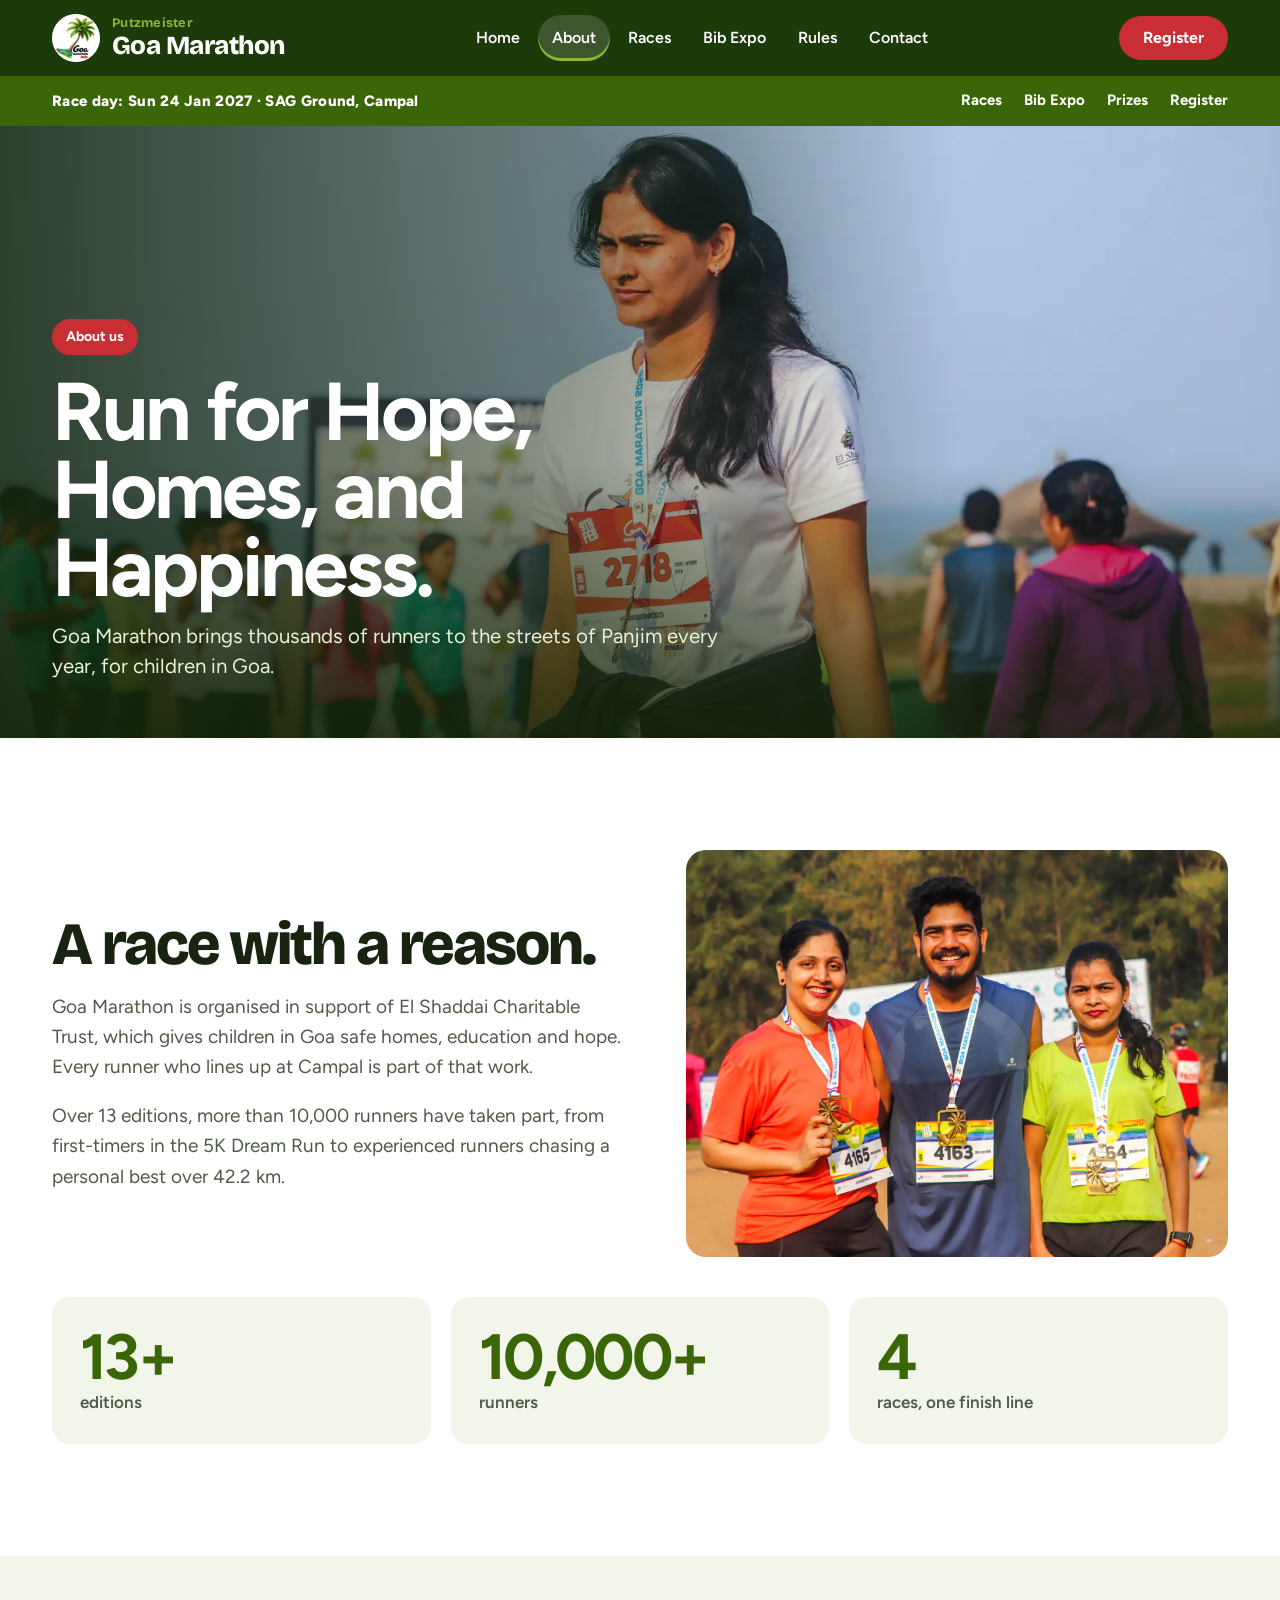
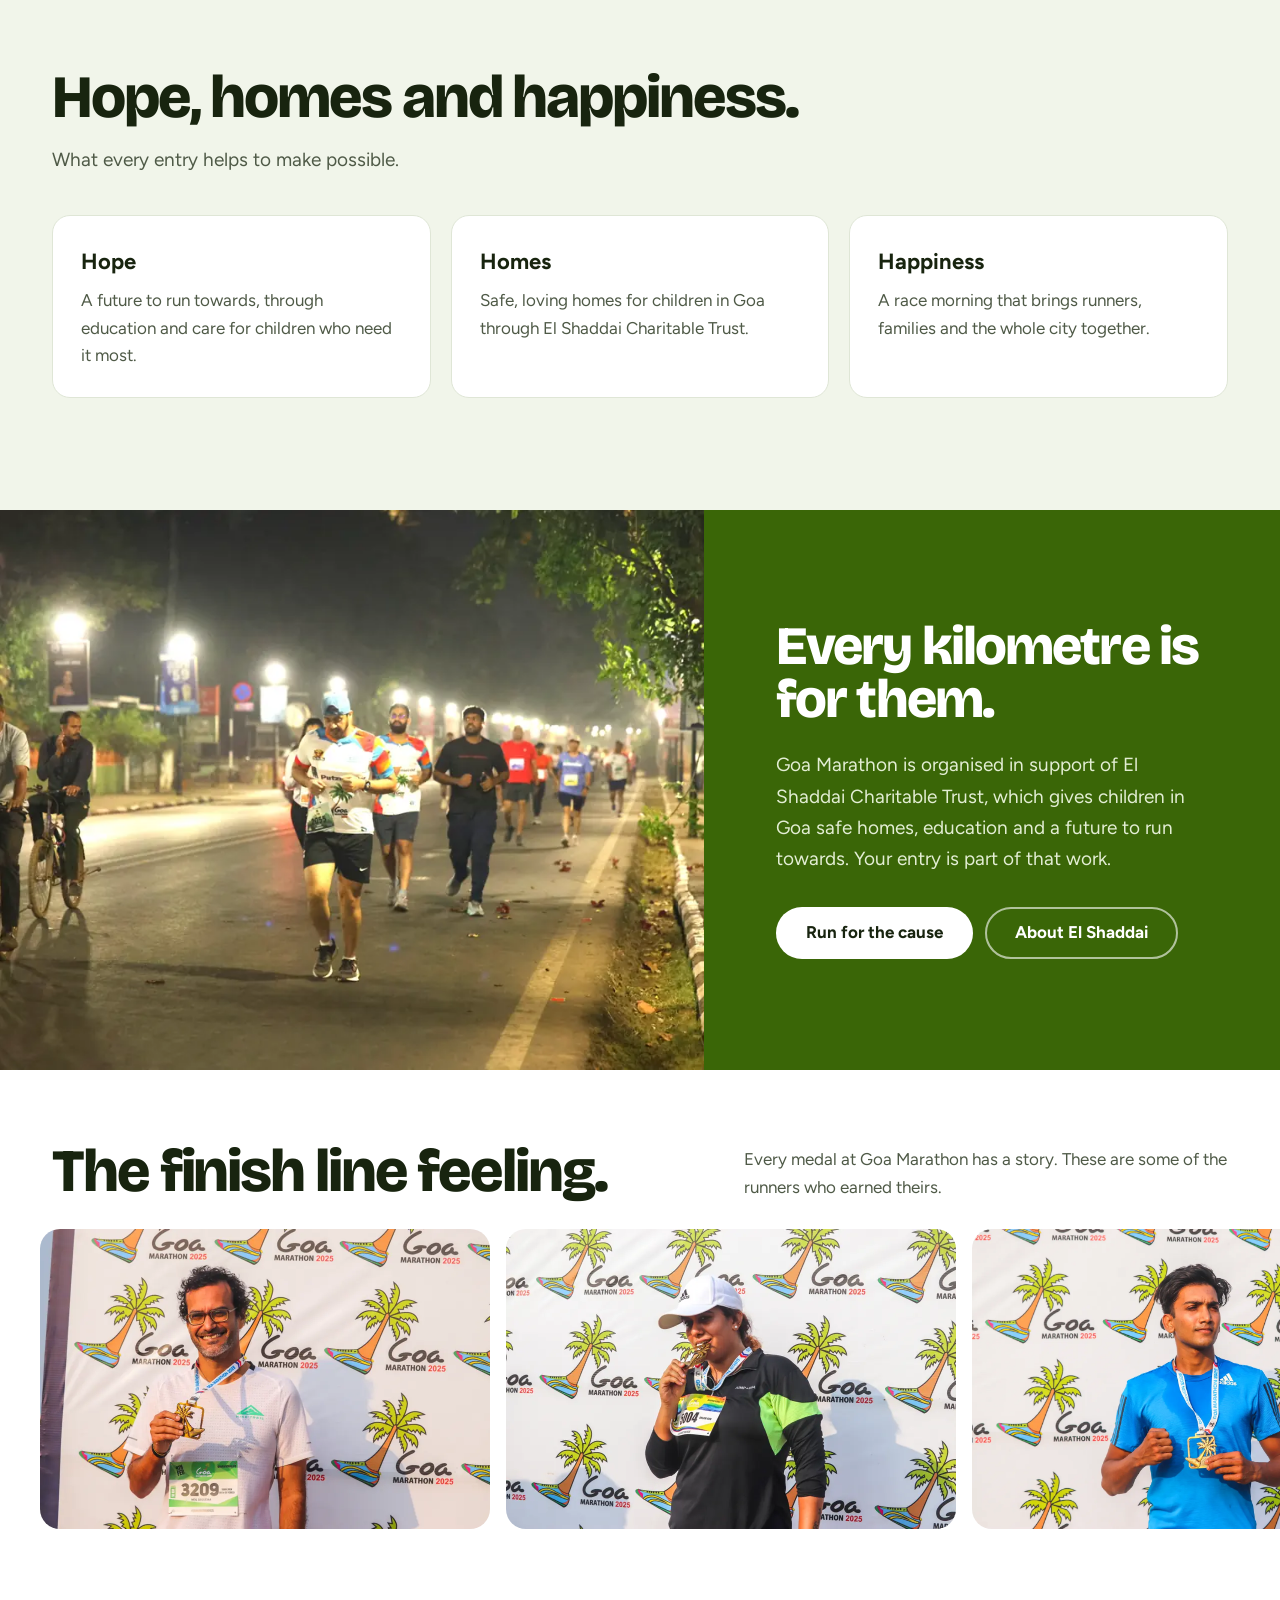
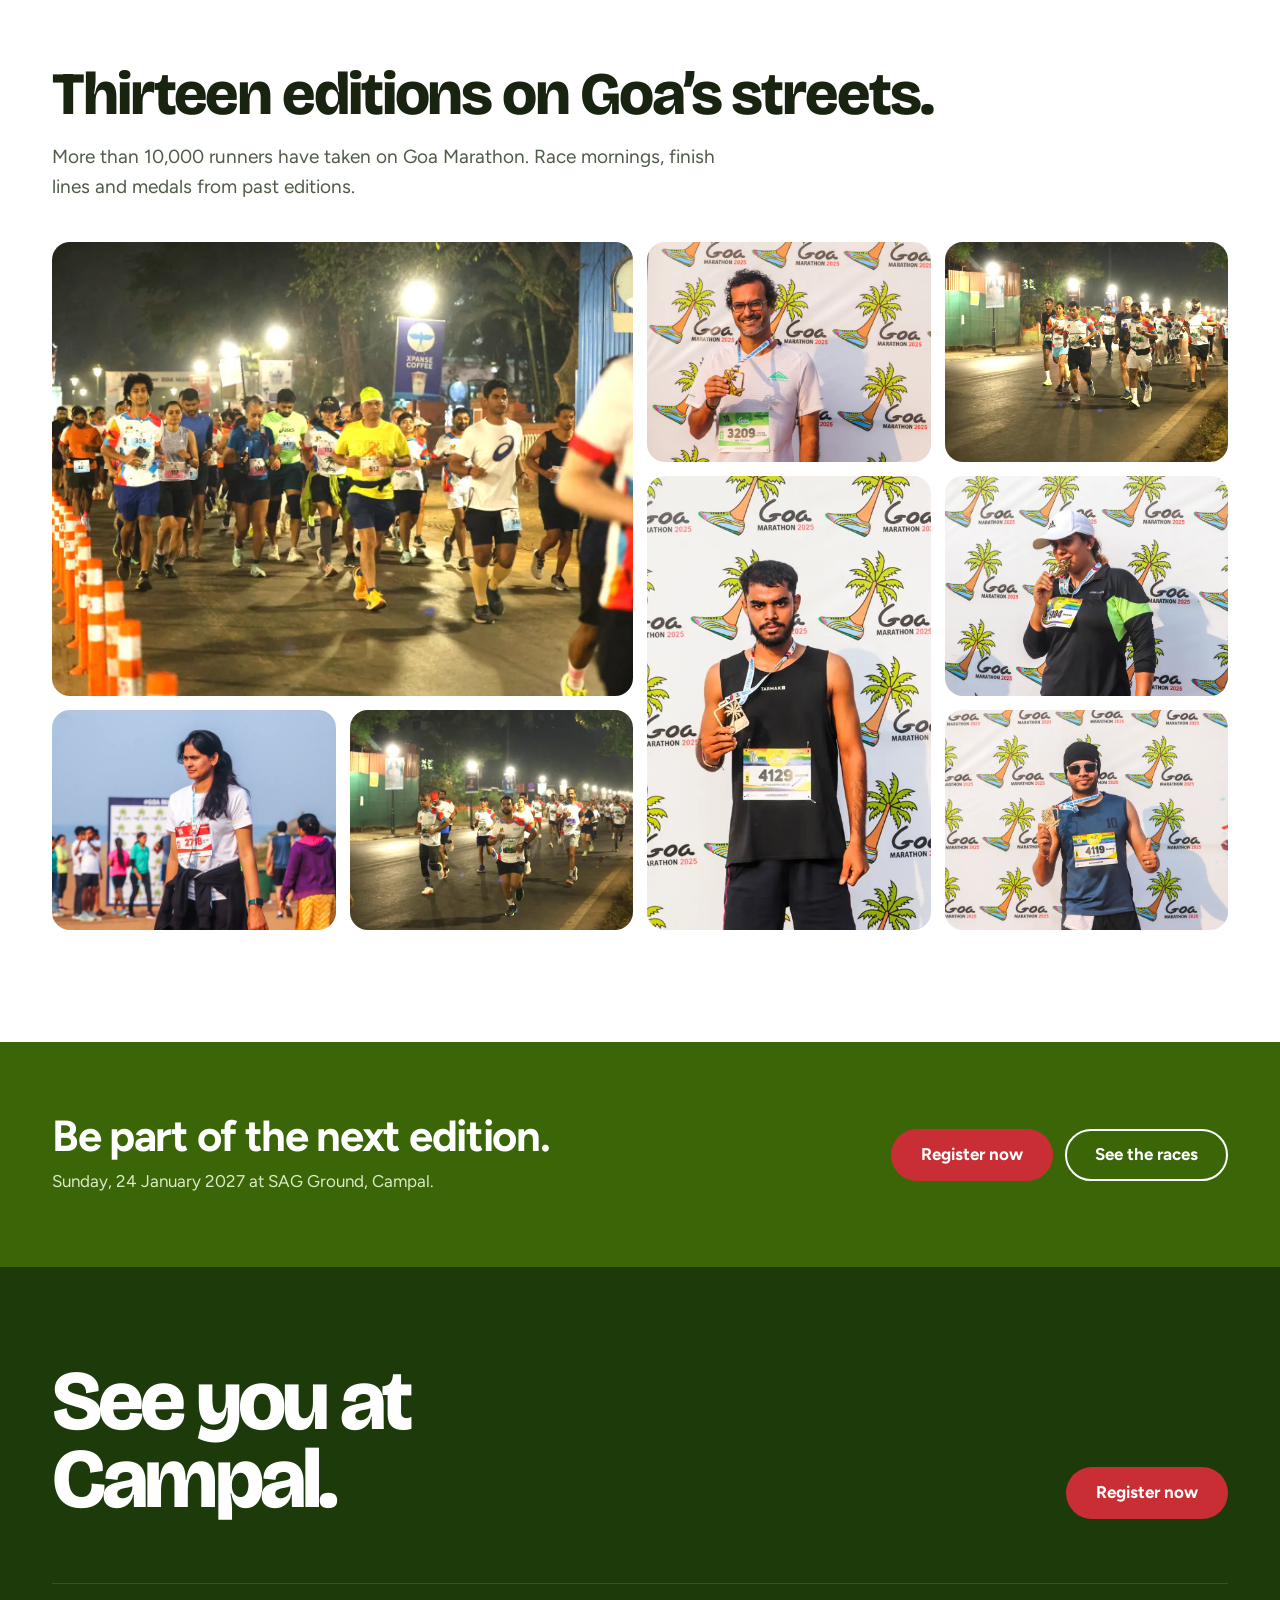
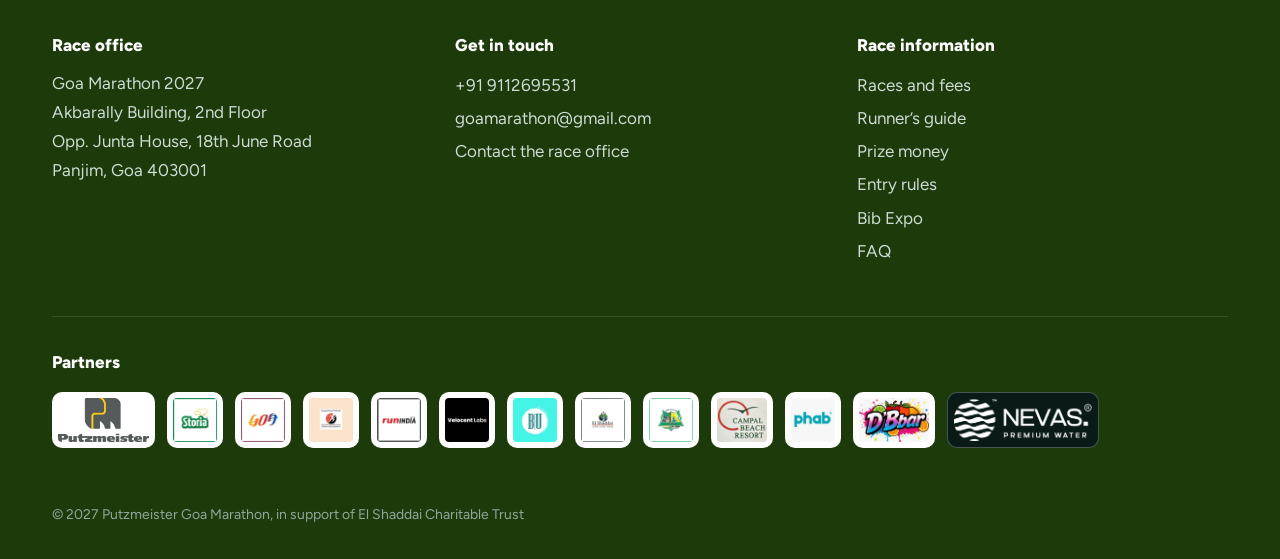
==== commit f387cc93: "Rename to Putzmeister Goa Marathon; add Bib Expo dates, hours and venue Co-Authored-By: Claude Opus " ====
--- a/about.html
+++ b/about.html
@@ -3,11 +3,11 @@
 <head>
 <meta charset="utf-8">
 <meta name="viewport" content="width=device-width, initial-scale=1">
-<title>About – Goa Marathon 2027</title>
+<title>About – Putzmeister Goa Marathon 2027</title>
 <meta name="robots" content="noindex, nofollow">
 <meta property="og:type" content="website">
-<meta property="og:site_name" content="Goa Marathon">
-<meta property="og:title" content="About – Goa Marathon 2027">
+<meta property="og:site_name" content="Putzmeister Goa Marathon">
+<meta property="og:title" content="About – Putzmeister Goa Marathon 2027">
 <meta property="og:description" content="Goa Marathon is organised in support of El Shaddai Charitable Trust.">
 <meta property="og:url" content="https://goa-marathon-2027.vercel.app/about.html">
 <meta property="og:image" content="https://goa-marathon-2027.vercel.app/assets/og-image.jpg">
@@ -26,9 +26,9 @@
 
 <header class="hdr">
   <div class="wrap hdr-in">
-    <a class="brand" href="index.html" aria-label="Goa Marathon home">
+    <a class="brand" href="index.html" aria-label="Putzmeister Goa Marathon home">
       <span class="brand-logo"><img src="assets/logo.webp" alt=""></span>
-      <span class="brand-name">Goa Marathon</span>
+      <span class="brand-name"><small>Putzmeister</small>Goa Marathon</span>
     </a>
     <nav class="nav" aria-label="Main">
       <a href="index.html">Home</a>
@@ -157,7 +157,7 @@
       </div>
     </div>
     <div class="ftr-partners"><span>Partners</span><div><img loading="lazy" src="assets/sponsor-putzmeister.webp" alt="Putzmeister"><img loading="lazy" src="assets/sponsor-01.webp" alt="Storia"><img loading="lazy" src="assets/sponsor-02.webp" alt="Goa partner"><img loading="lazy" src="assets/sponsor-03.webp" alt="Sports photography partner"><img loading="lazy" src="assets/sponsor-04.webp" alt="runINDIA"><img loading="lazy" src="assets/sponsor-05.webp" alt="Velocent Labs"><img loading="lazy" src="assets/sponsor-06.webp" alt="BU"><img loading="lazy" src="assets/sponsor-07.webp" alt="El Shaddai"><img loading="lazy" src="assets/sponsor-08.webp" alt="Goa partner"><img loading="lazy" src="assets/sponsor-09.webp" alt="Campal Beach Resort"><img loading="lazy" src="assets/sponsor-10.webp" alt="Phab"><img loading="lazy" src="assets/sponsor-11.webp" alt="D&#39;Bbar"><img loading="lazy" class="fp-dark" src="assets/sponsor-12.webp" alt="Nevas Premium Water"></div></div>
-    <p class="ftr-base">© 2027 Goa Marathon, in support of El Shaddai Charitable Trust</p>
+    <p class="ftr-base">© 2027 Putzmeister Goa Marathon, in support of El Shaddai Charitable Trust</p>
   </div>
 </footer>
 
--- a/assets/site.css
+++ b/assets/site.css
@@ -915,3 +915,8 @@
 .stats b{display:block;font-size:clamp(44px,5vw,72px);line-height:1;letter-spacing:-.04em;color:var(--palm)}
 .stats span{color:var(--copy);font-weight:600}
 @media (max-width:680px){.stats{grid-template-columns:1fr}}
+
+/* title sponsor */
+.brand-name{display:flex;flex-direction:column;line-height:1.05}
+.brand-name small{font-size:.5em;font-weight:700;letter-spacing:.02em;color:var(--leaf);margin-bottom:2px}
+.h1-sp{display:block;font-size:.36em;letter-spacing:-.01em;color:#c9e98a;margin-bottom:.12em}
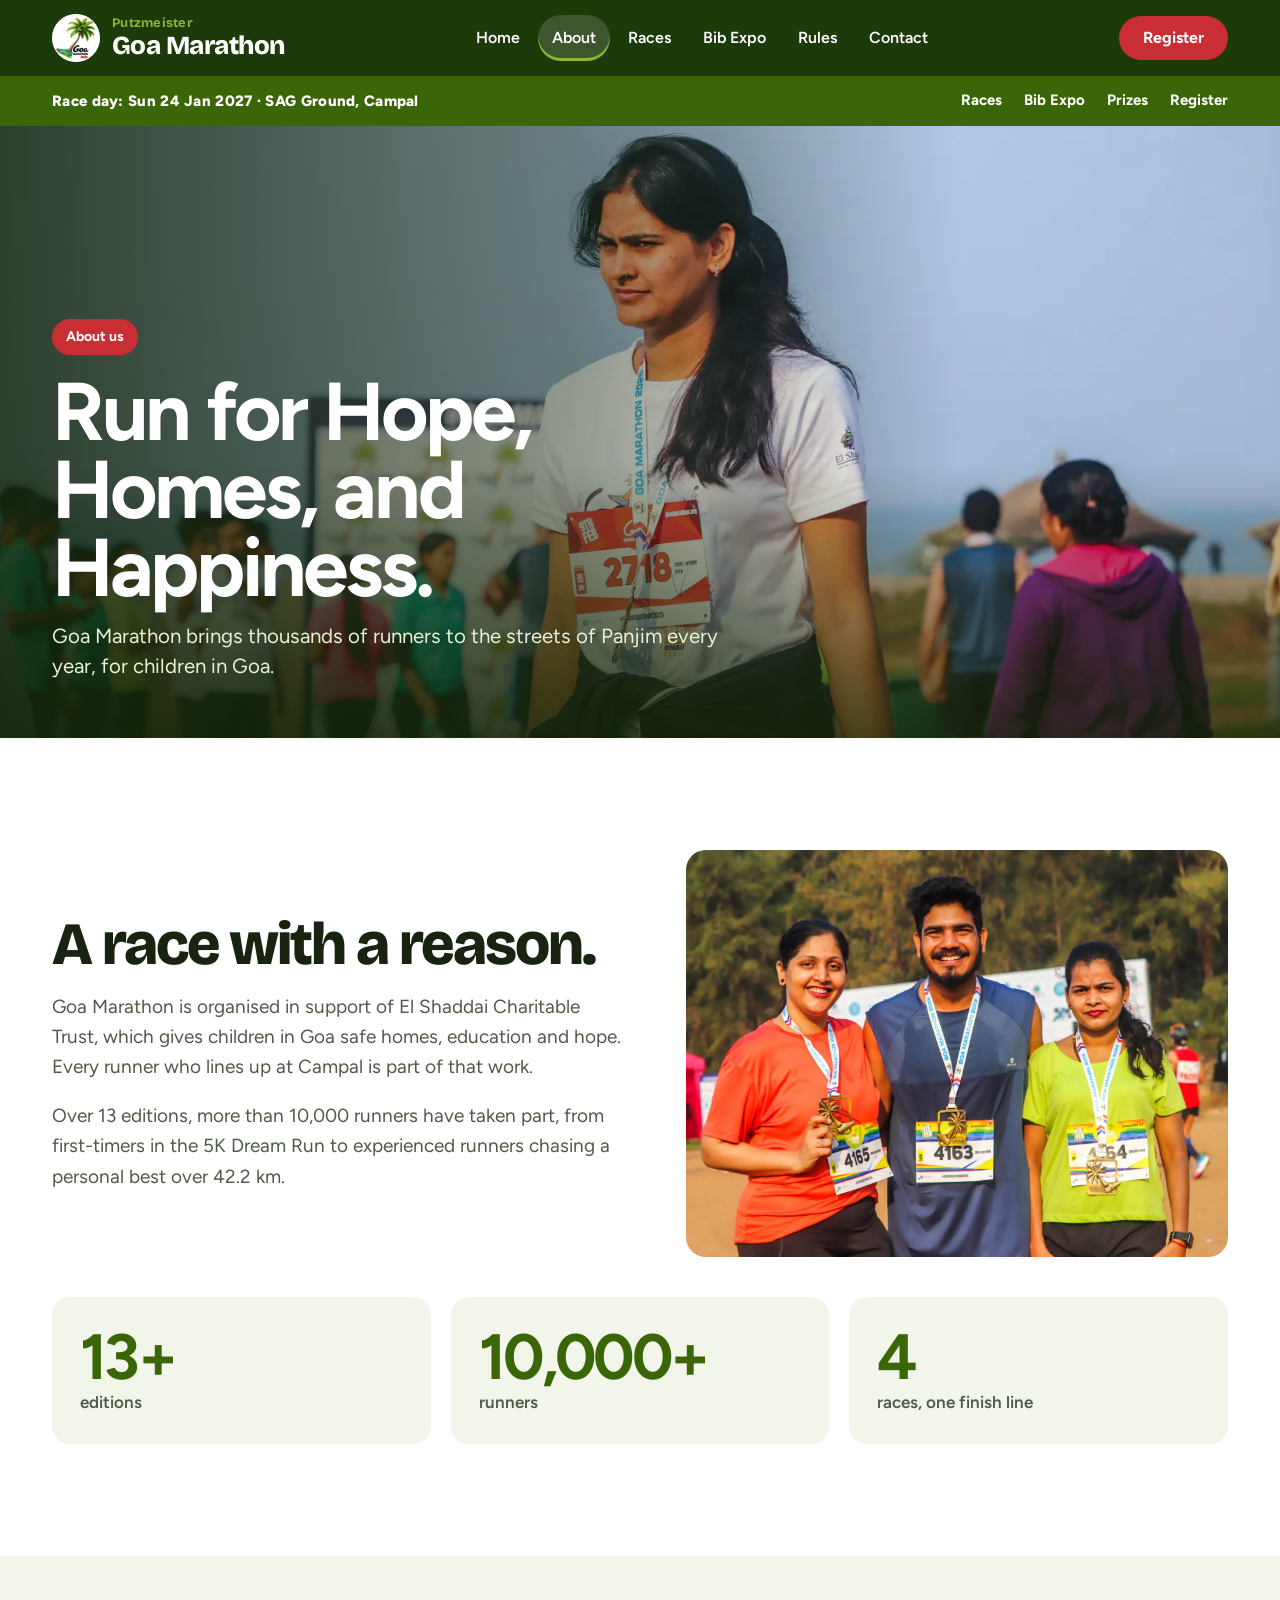
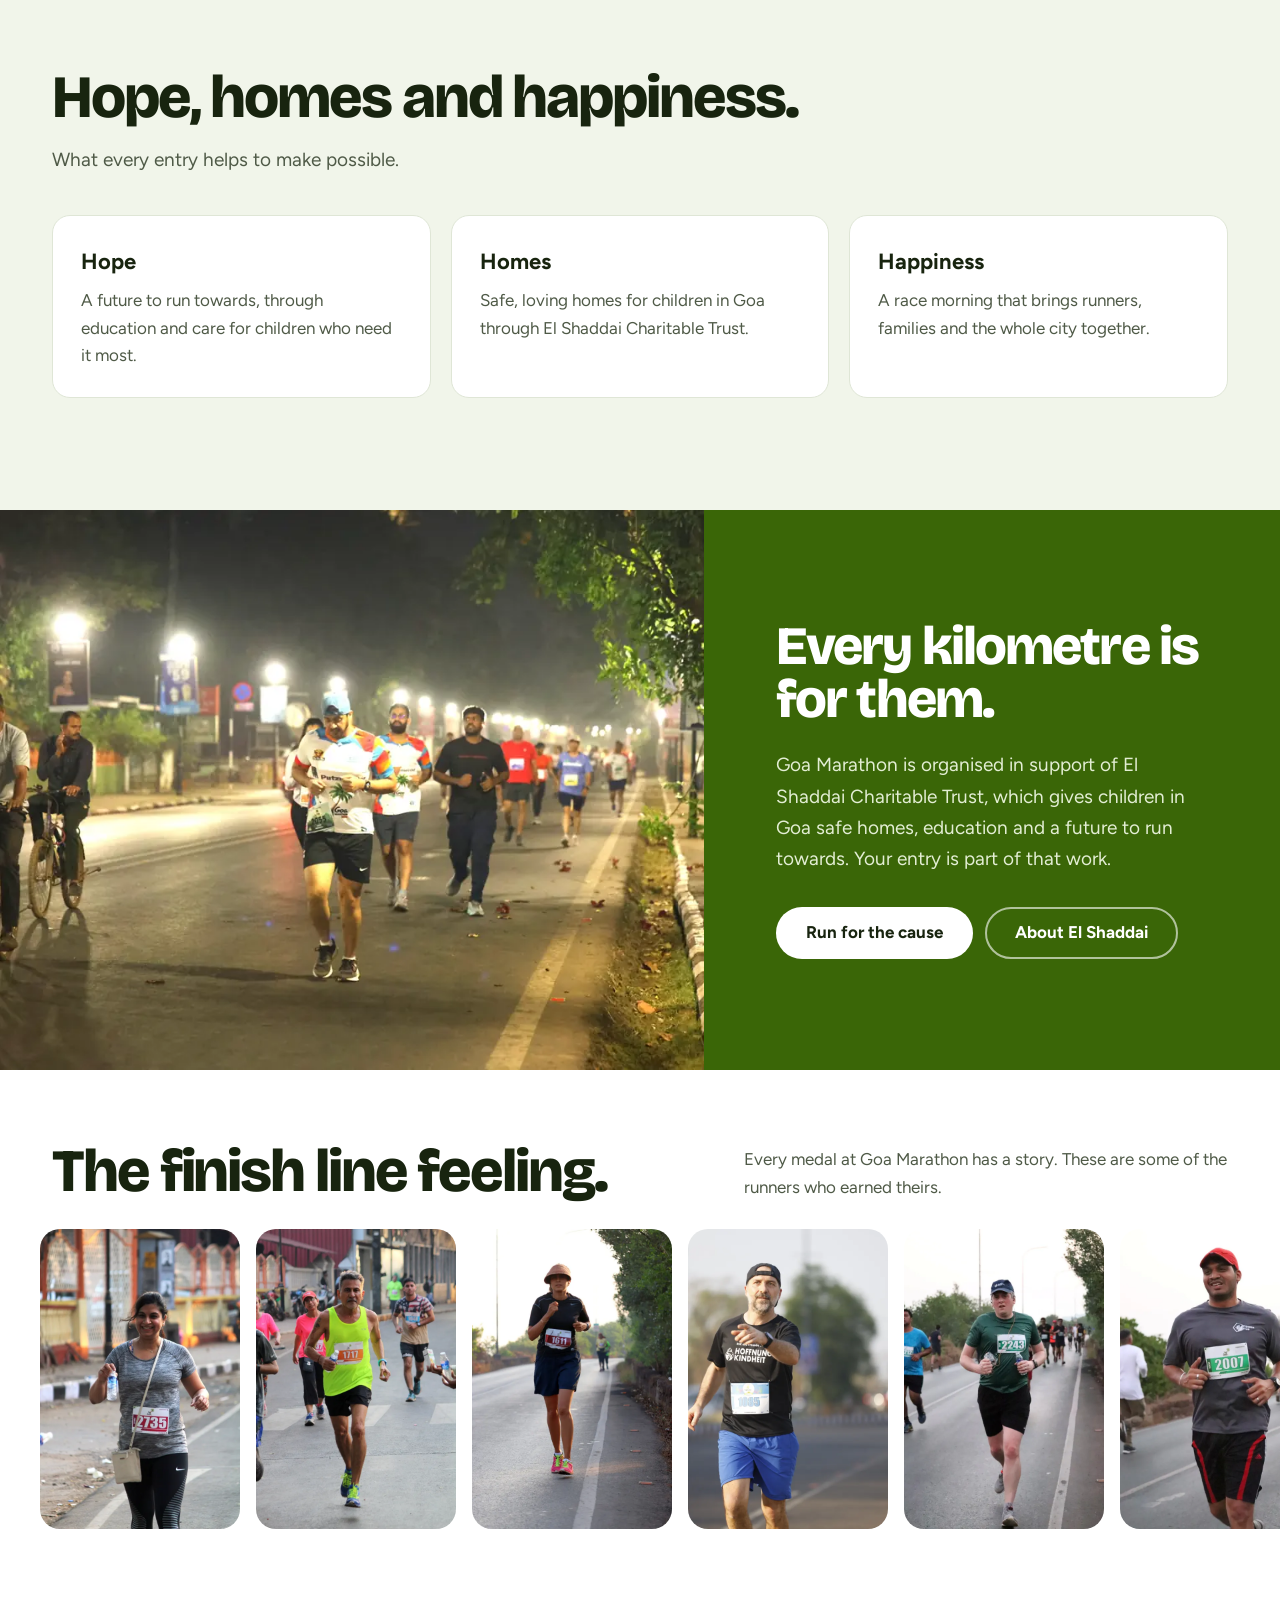
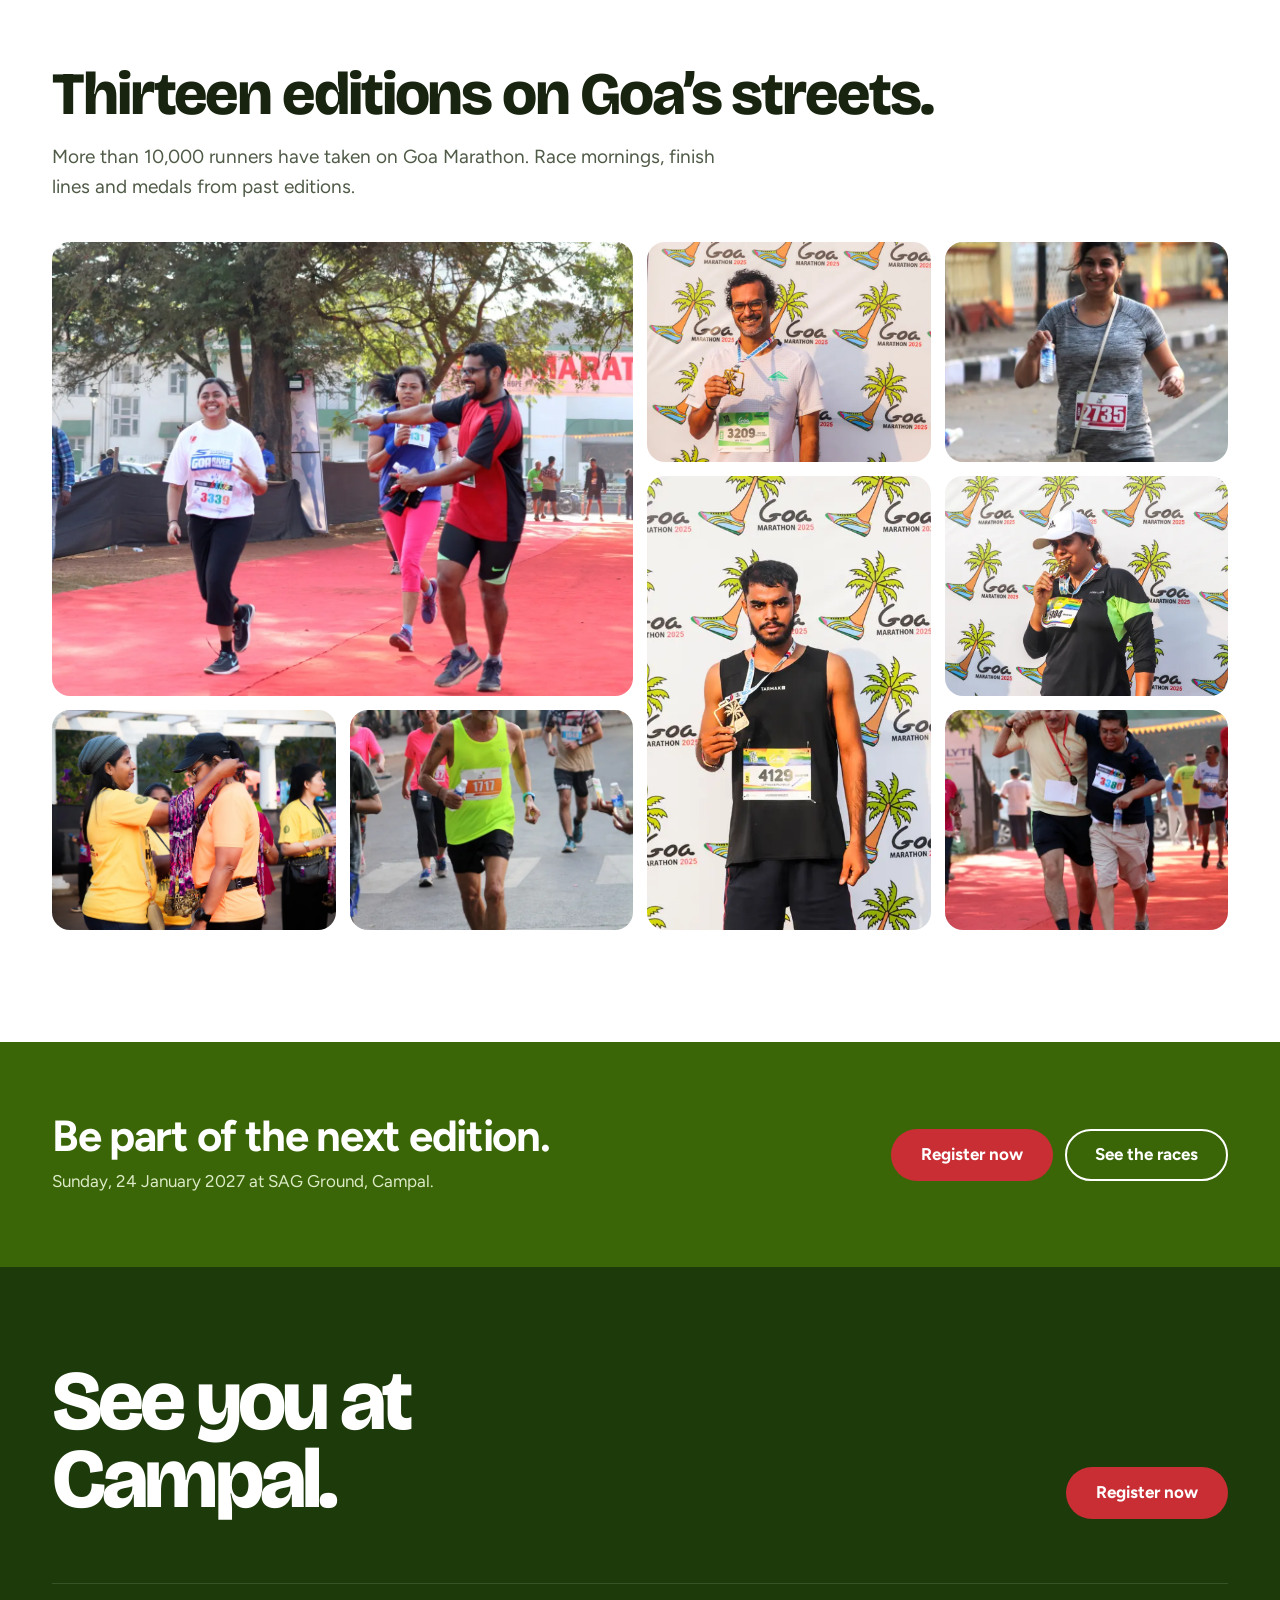
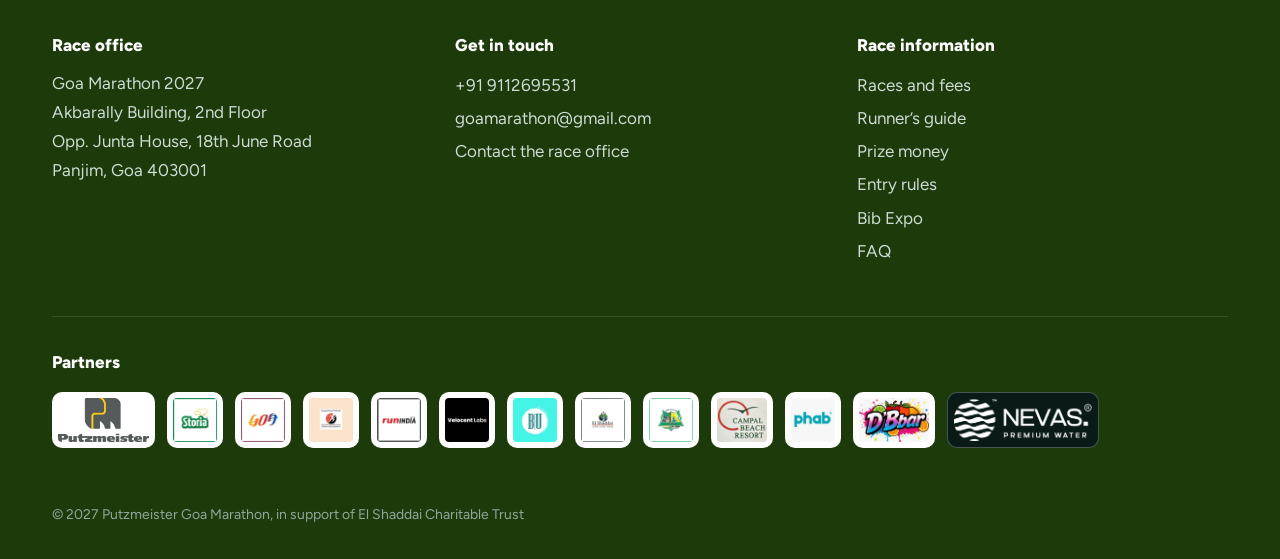
==== commit 2f860176: "Add new race photos from the Goa Marathon team Co-Authored-By: Claude Opus 5.5 <noreply@anthropic.co" ====
--- a/about.html
+++ b/about.html
@@ -107,7 +107,7 @@
 
 <section class="pstrip" aria-label="Finishers from past editions">
   <div class="wrap pstrip-head"><h2 class="h2">The finish line feeling.</h2><p>Every medal at Goa Marathon has a story. These are some of the runners who earned theirs.</p></div>
-  <div class="ps-row"><ul class="ps-track"><li><img src="assets/g-smile.webp" alt="A smiling 10K finisher with his medal" loading="lazy" decoding="async"></li><li><img src="assets/g-kiss.webp" alt="A Dream Run finisher kissing her medal" loading="lazy" decoding="async"></li><li><img src="assets/hero-day2.webp" alt="A finisher in front of the Goa Marathon wall" loading="lazy" decoding="async"></li><li><img src="assets/g-thumbs.webp" alt="A finisher giving a thumbs up" loading="lazy" decoding="async"></li><li><img src="assets/g-senior.webp" alt="A Dream Run finisher with his medal" loading="lazy" decoding="async"></li><li><img src="assets/photo-finisher.webp" alt="A finisher after the race" loading="lazy" decoding="async"></li><li><img src="assets/photo-group.webp" alt="Runners on the course" loading="lazy" decoding="async"></li><li><img src="assets/g-vest.webp" alt="A 5K finisher with his medal" loading="lazy" decoding="async"></li></ul><ul class="ps-track" aria-hidden="true"><li><img src="assets/g-smile.webp" alt="" loading="lazy" decoding="async"></li><li><img src="assets/g-kiss.webp" alt="" loading="lazy" decoding="async"></li><li><img src="assets/hero-day2.webp" alt="" loading="lazy" decoding="async"></li><li><img src="assets/g-thumbs.webp" alt="" loading="lazy" decoding="async"></li><li><img src="assets/g-senior.webp" alt="" loading="lazy" decoding="async"></li><li><img src="assets/photo-finisher.webp" alt="" loading="lazy" decoding="async"></li><li><img src="assets/photo-group.webp" alt="" loading="lazy" decoding="async"></li><li><img src="assets/g-vest.webp" alt="" loading="lazy" decoding="async"></li></ul></div>
+  <div class="ps-row"><ul class="ps-track"><li><img src="assets/n-water.webp" alt="A smiling 10K runner with a water bottle" loading="lazy" decoding="async"></li><li><img src="assets/n-senior.webp" alt="A masters runner in full stride through Panjim" loading="lazy" decoding="async"></li><li><img src="assets/n-road.webp" alt="A runner on the course road" loading="lazy" decoding="async"></li><li><img src="assets/n-point.webp" alt="A half marathon runner on the course" loading="lazy" decoding="async"></li><li><img src="assets/n-green.webp" alt="A 10K runner with the pack behind him" loading="lazy" decoding="async"></li><li><img src="assets/n-cap.webp" alt="A smiling runner on the course" loading="lazy" decoding="async"></li><li><img src="assets/n-help.webp" alt="Two finishers crossing the line together" loading="lazy" decoding="async"></li><li><img src="assets/n-redshorts.webp" alt="A runner on the open road" loading="lazy" decoding="async"></li><li><img src="assets/g-smile.webp" alt="A smiling 10K finisher with his medal" loading="lazy" decoding="async"></li><li><img src="assets/g-kiss.webp" alt="A Dream Run finisher kissing her medal" loading="lazy" decoding="async"></li><li><img src="assets/hero-day2.webp" alt="A finisher in front of the Goa Marathon wall" loading="lazy" decoding="async"></li><li><img src="assets/g-thumbs.webp" alt="A finisher giving a thumbs up" loading="lazy" decoding="async"></li><li><img src="assets/g-senior.webp" alt="A Dream Run finisher with his medal" loading="lazy" decoding="async"></li><li><img src="assets/photo-finisher.webp" alt="A finisher after the race" loading="lazy" decoding="async"></li><li><img src="assets/photo-group.webp" alt="Runners on the course" loading="lazy" decoding="async"></li><li><img src="assets/g-vest.webp" alt="A 5K finisher with his medal" loading="lazy" decoding="async"></li></ul><ul class="ps-track" aria-hidden="true"><li><img src="assets/n-water.webp" alt="" loading="lazy" decoding="async"></li><li><img src="assets/n-senior.webp" alt="" loading="lazy" decoding="async"></li><li><img src="assets/n-road.webp" alt="" loading="lazy" decoding="async"></li><li><img src="assets/n-point.webp" alt="" loading="lazy" decoding="async"></li><li><img src="assets/n-green.webp" alt="" loading="lazy" decoding="async"></li><li><img src="assets/n-cap.webp" alt="" loading="lazy" decoding="async"></li><li><img src="assets/n-help.webp" alt="" loading="lazy" decoding="async"></li><li><img src="assets/n-redshorts.webp" alt="" loading="lazy" decoding="async"></li><li><img src="assets/g-smile.webp" alt="" loading="lazy" decoding="async"></li><li><img src="assets/g-kiss.webp" alt="" loading="lazy" decoding="async"></li><li><img src="assets/hero-day2.webp" alt="" loading="lazy" decoding="async"></li><li><img src="assets/g-thumbs.webp" alt="" loading="lazy" decoding="async"></li><li><img src="assets/g-senior.webp" alt="" loading="lazy" decoding="async"></li><li><img src="assets/photo-finisher.webp" alt="" loading="lazy" decoding="async"></li><li><img src="assets/photo-group.webp" alt="" loading="lazy" decoding="async"></li><li><img src="assets/g-vest.webp" alt="" loading="lazy" decoding="async"></li></ul></div>
 </section>
 
 <section class="sec">
@@ -115,14 +115,14 @@
     <h2 class="h2">Thirteen editions on Goa’s streets.</h2>
     <p class="intro">More than 10,000 runners have taken on Goa Marathon. Race mornings, finish lines and medals from past editions.</p>
     <div class="gal8">
-      <figure class="g-big"><img loading="lazy" decoding="async" src="assets/hero-run.webp" alt="Runners streaming through Panjim"></figure>
+      <figure class="g-big"><img loading="lazy" decoding="async" src="assets/n-joy.webp" alt="Finishers celebrating on the red carpet at Campal"></figure>
       <figure><img loading="lazy" decoding="async" src="assets/g-smile.webp" alt="A smiling 10K finisher"></figure>
-      <figure><img loading="lazy" decoding="async" src="assets/photo-runners.webp" alt="The pack on race morning"></figure>
+      <figure><img loading="lazy" decoding="async" src="assets/n-water.webp" alt="A smiling 10K runner"></figure>
       <figure class="g-tall"><img loading="lazy" decoding="async" src="assets/g-vest.webp" alt="A 5K finisher with his medal"></figure>
       <figure><img loading="lazy" decoding="async" src="assets/g-kiss.webp" alt="A finisher kissing her medal"></figure>
-      <figure><img loading="lazy" decoding="async" src="assets/photo-group.webp" alt="Runners in full stride"></figure>
-      <figure class="g-wide"><img loading="lazy" decoding="async" src="assets/hero-day1.webp" alt="A runner at Miramar beach"></figure>
-      <figure><img loading="lazy" decoding="async" src="assets/g-thumbs.webp" alt="A happy finisher"></figure>
+      <figure><img loading="lazy" decoding="async" src="assets/n-senior.webp" alt="A masters runner in full stride"></figure>
+      <figure class="g-wide"><img loading="lazy" decoding="async" src="assets/n-medals.webp" alt="Volunteers presenting medals to finishers"></figure>
+      <figure><img loading="lazy" decoding="async" src="assets/n-help.webp" alt="Two finishers crossing the line together"></figure>
     </div>
   </div>
 </section>
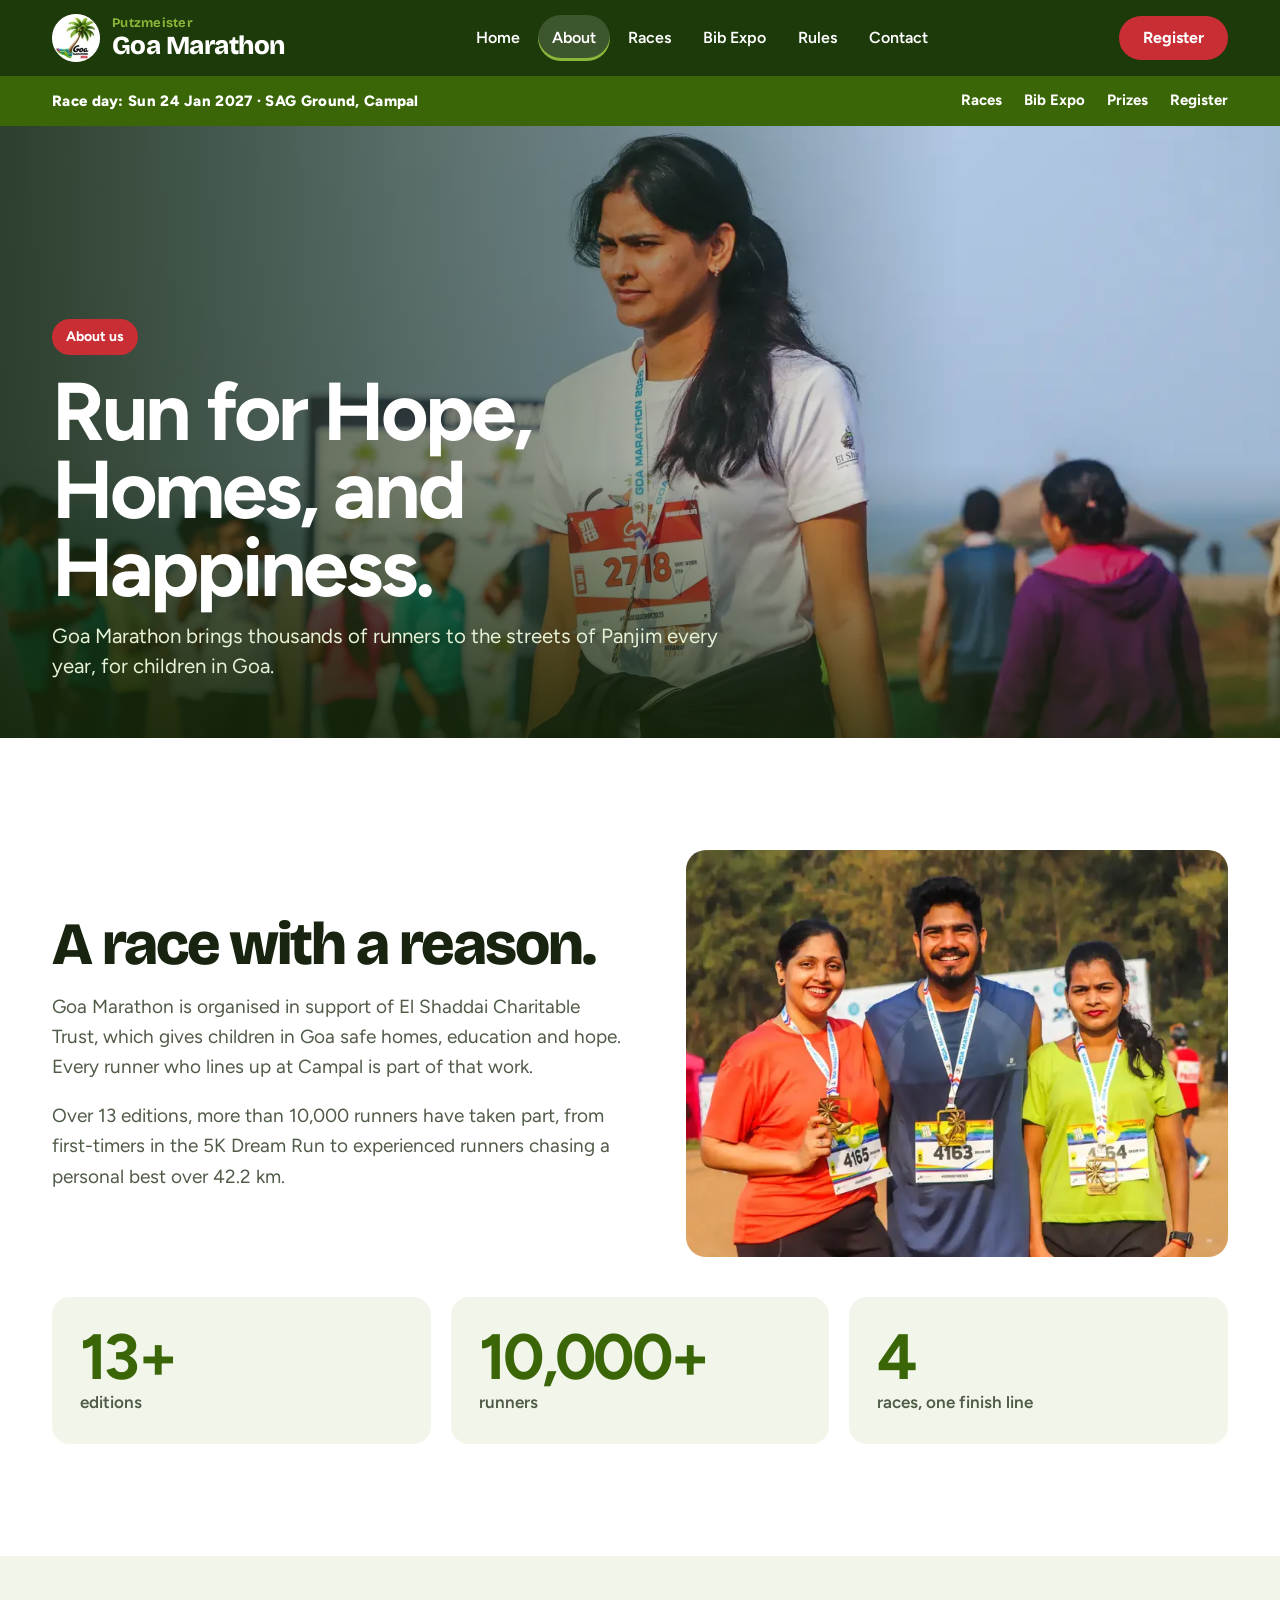
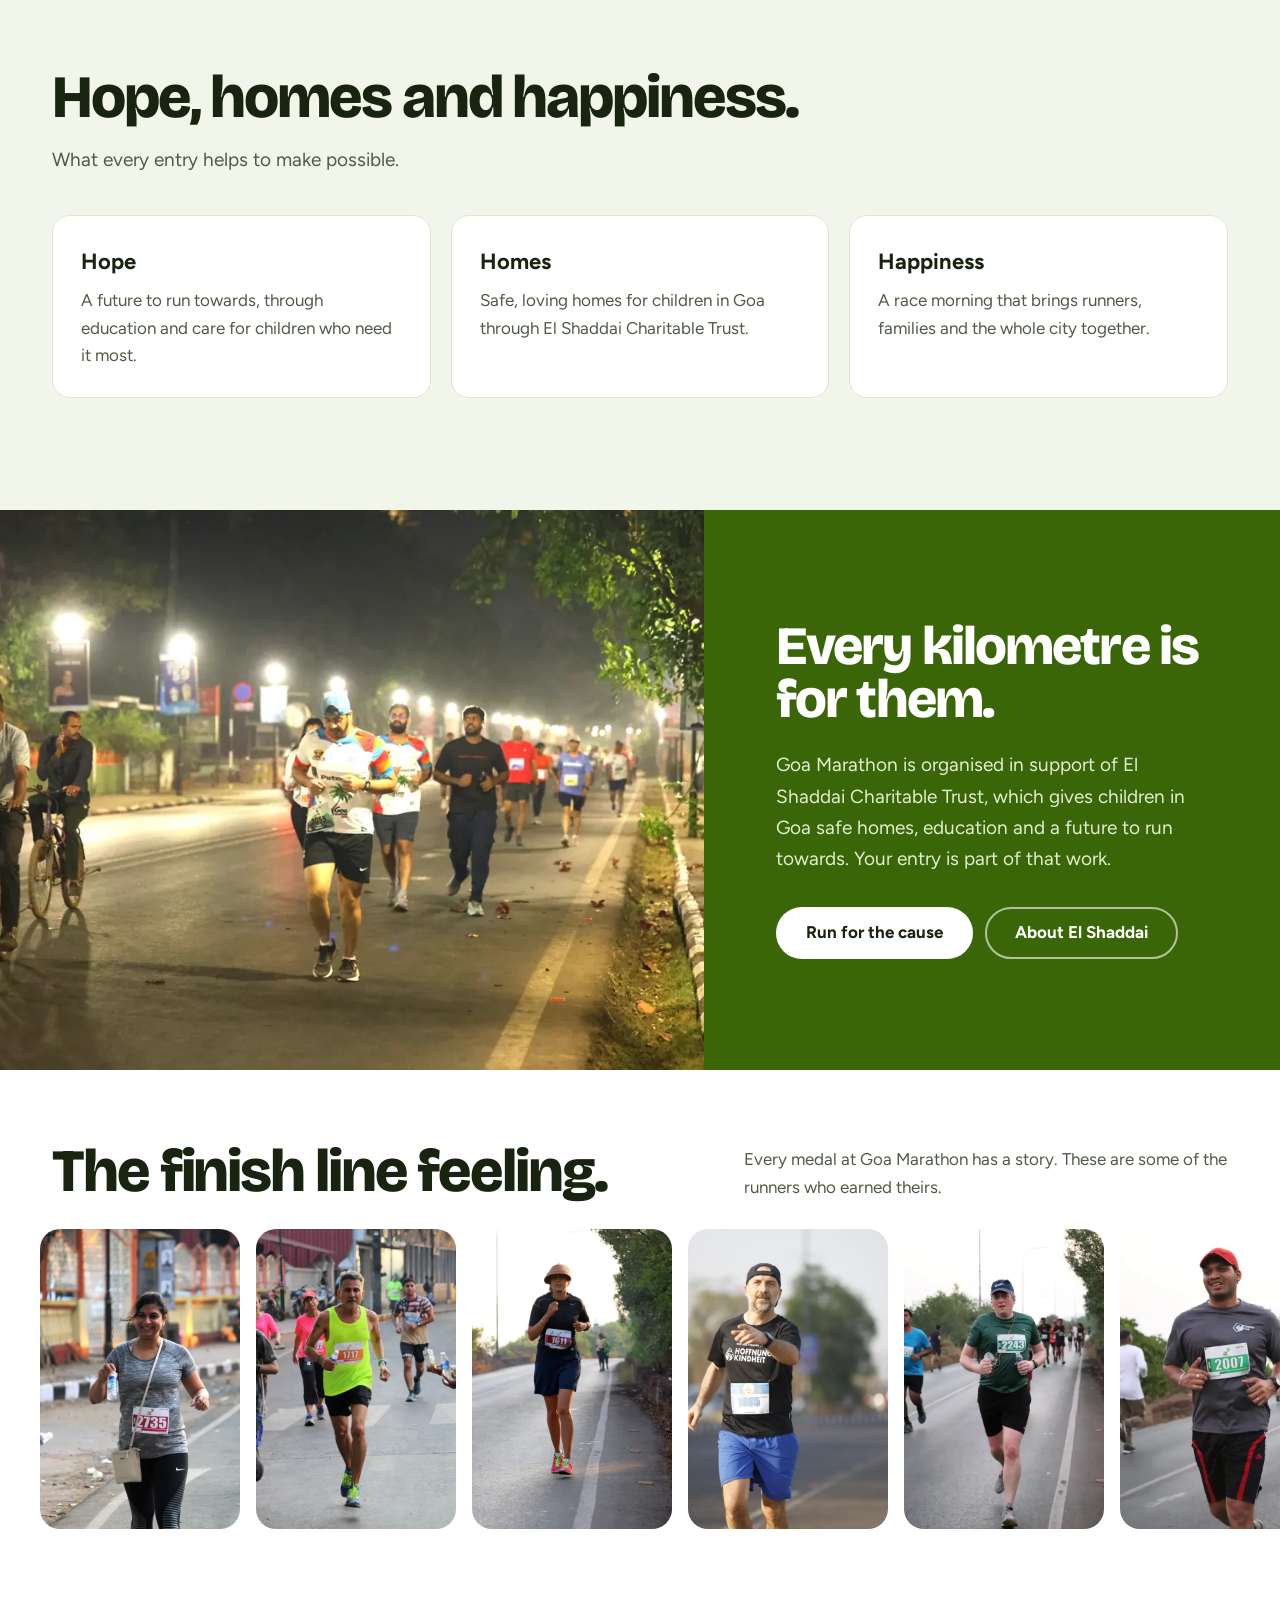
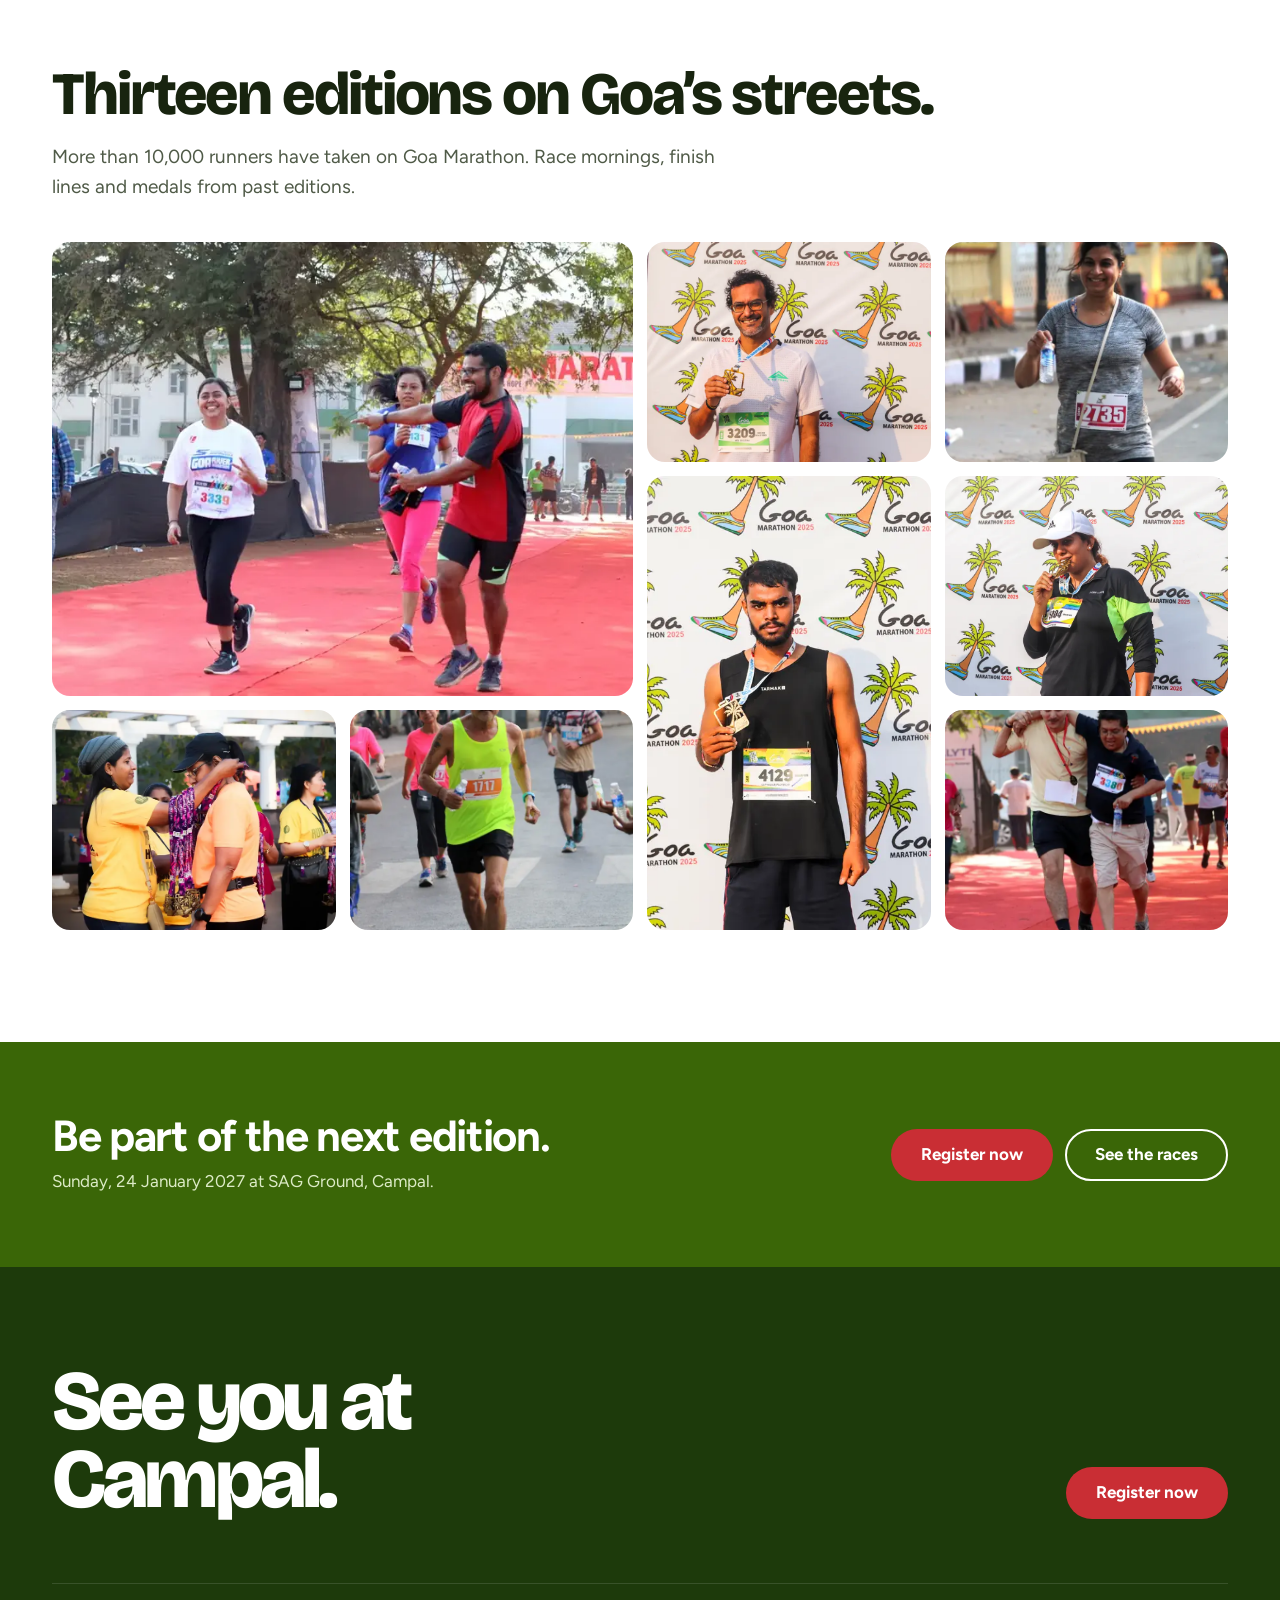
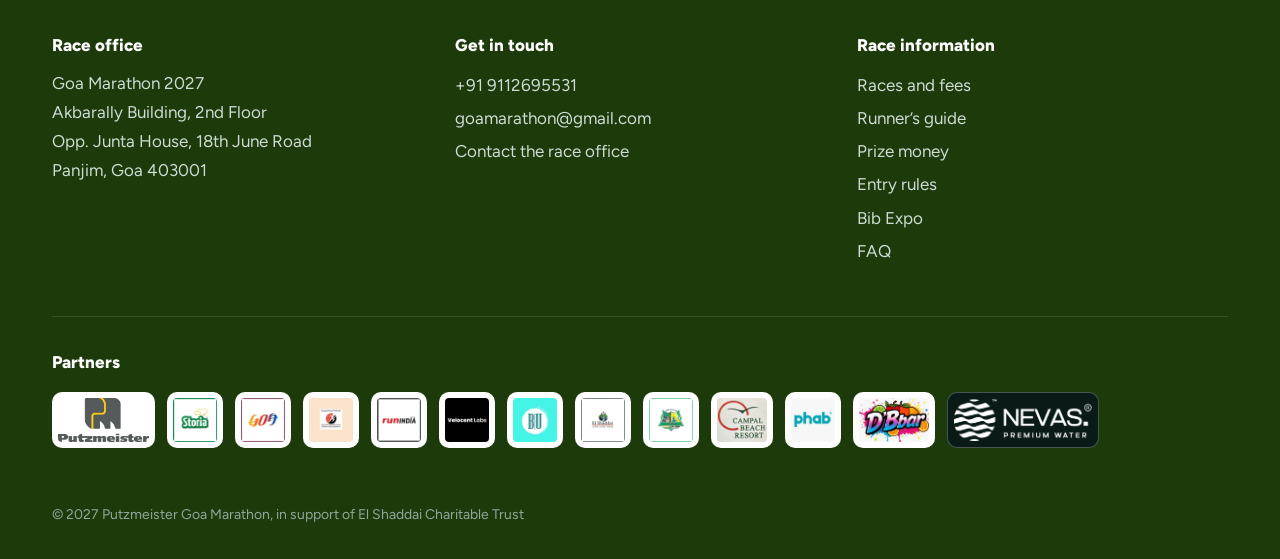
==== commit 8eba4ac6: "Optimise images: recompress, phone sizes, lazy-load hero slides Co-Authored-By: Claude Opus 5.5 <nor" ====
--- a/about.html
+++ b/about.html
@@ -16,7 +16,7 @@
 <meta name="twitter:card" content="summary_large_image">
 <link rel="icon" href="assets/logo.webp">
 <meta name="description" content="Goa Marathon is organised in support of El Shaddai Charitable Trust.">
-<link rel="preload" as="image" href="assets/hero-day1.webp">
+<link rel="preload" as="image" href="assets/hero-day1.webp" imagesrcset="assets/hero-day1-800.webp 800w, assets/hero-day1.webp 1500w" imagesizes="100vw">
 <link rel="preconnect" href="https://fonts.googleapis.com">
 <link rel="preconnect" href="https://fonts.gstatic.com" crossorigin>
 <link href="https://fonts.googleapis.com/css2?family=Bricolage+Grotesque:opsz,wght@12..96,700;12..96,800&family=Figtree:wght@400;500;600;700;800&display=swap" rel="stylesheet">
@@ -27,7 +27,7 @@
 <header class="hdr">
   <div class="wrap hdr-in">
     <a class="brand" href="index.html" aria-label="Putzmeister Goa Marathon home">
-      <span class="brand-logo"><img src="assets/logo.webp" alt=""></span>
+      <span class="brand-logo"><img loading="lazy" decoding="async" src="assets/logo.webp" alt=""></span>
       <span class="brand-name"><small>Putzmeister</small>Goa Marathon</span>
     </a>
     <nav class="nav" aria-label="Main">
@@ -58,7 +58,7 @@
 
 <main id="top">
 <section class="phero">
-  <img src="assets/hero-day1.webp" alt="A runner at Miramar beach after Goa Marathon" style="object-position:center 28%" fetchpriority="high">
+  <img decoding="async" src="assets/hero-day1.webp" srcset="assets/hero-day1-800.webp 800w, assets/hero-day1.webp 1500w" sizes="100vw" alt="A runner at Miramar beach after Goa Marathon" style="object-position:center 28%" fetchpriority="high">
   <div class="hero-shade" aria-hidden="true"></div>
   <div class="phero-in">
     <span class="crumb">About us</span>
@@ -74,7 +74,7 @@
       <p class="intro">Goa Marathon is organised in support of El Shaddai Charitable Trust, which gives children in Goa safe homes, education and hope. Every runner who lines up at Campal is part of that work.</p>
       <p class="intro">Over 13 editions, more than 10,000 runners have taken part, from first-timers in the 5K Dream Run to experienced runners chasing a personal best over 42.2 km.</p>
     </div>
-    <img loading="lazy" decoding="async" src="assets/hero-trio.webp" alt="Three Goa Marathon finishers with their medals" style="object-position:center 30%">
+    <img loading="lazy" decoding="async" src="assets/hero-trio.webp" srcset="assets/hero-trio-800.webp 800w, assets/hero-trio.webp 1920w" sizes="(max-width:900px) 100vw, 50vw" alt="Three Goa Marathon finishers with their medals" style="object-position:center 30%">
   </div>
   <div class="wrap">
     <div class="stats"><div><b>13+</b><span>editions</span></div><div><b>10,000+</b><span>runners</span></div><div><b>4</b><span>races, one finish line</span></div></div>
@@ -107,7 +107,7 @@
 
 <section class="pstrip" aria-label="Finishers from past editions">
   <div class="wrap pstrip-head"><h2 class="h2">The finish line feeling.</h2><p>Every medal at Goa Marathon has a story. These are some of the runners who earned theirs.</p></div>
-  <div class="ps-row"><ul class="ps-track"><li><img src="assets/n-water.webp" alt="A smiling 10K runner with a water bottle" loading="lazy" decoding="async"></li><li><img src="assets/n-senior.webp" alt="A masters runner in full stride through Panjim" loading="lazy" decoding="async"></li><li><img src="assets/n-road.webp" alt="A runner on the course road" loading="lazy" decoding="async"></li><li><img src="assets/n-point.webp" alt="A half marathon runner on the course" loading="lazy" decoding="async"></li><li><img src="assets/n-green.webp" alt="A 10K runner with the pack behind him" loading="lazy" decoding="async"></li><li><img src="assets/n-cap.webp" alt="A smiling runner on the course" loading="lazy" decoding="async"></li><li><img src="assets/n-help.webp" alt="Two finishers crossing the line together" loading="lazy" decoding="async"></li><li><img src="assets/n-redshorts.webp" alt="A runner on the open road" loading="lazy" decoding="async"></li><li><img src="assets/g-smile.webp" alt="A smiling 10K finisher with his medal" loading="lazy" decoding="async"></li><li><img src="assets/g-kiss.webp" alt="A Dream Run finisher kissing her medal" loading="lazy" decoding="async"></li><li><img src="assets/hero-day2.webp" alt="A finisher in front of the Goa Marathon wall" loading="lazy" decoding="async"></li><li><img src="assets/g-thumbs.webp" alt="A finisher giving a thumbs up" loading="lazy" decoding="async"></li><li><img src="assets/g-senior.webp" alt="A Dream Run finisher with his medal" loading="lazy" decoding="async"></li><li><img src="assets/photo-finisher.webp" alt="A finisher after the race" loading="lazy" decoding="async"></li><li><img src="assets/photo-group.webp" alt="Runners on the course" loading="lazy" decoding="async"></li><li><img src="assets/g-vest.webp" alt="A 5K finisher with his medal" loading="lazy" decoding="async"></li></ul><ul class="ps-track" aria-hidden="true"><li><img src="assets/n-water.webp" alt="" loading="lazy" decoding="async"></li><li><img src="assets/n-senior.webp" alt="" loading="lazy" decoding="async"></li><li><img src="assets/n-road.webp" alt="" loading="lazy" decoding="async"></li><li><img src="assets/n-point.webp" alt="" loading="lazy" decoding="async"></li><li><img src="assets/n-green.webp" alt="" loading="lazy" decoding="async"></li><li><img src="assets/n-cap.webp" alt="" loading="lazy" decoding="async"></li><li><img src="assets/n-help.webp" alt="" loading="lazy" decoding="async"></li><li><img src="assets/n-redshorts.webp" alt="" loading="lazy" decoding="async"></li><li><img src="assets/g-smile.webp" alt="" loading="lazy" decoding="async"></li><li><img src="assets/g-kiss.webp" alt="" loading="lazy" decoding="async"></li><li><img src="assets/hero-day2.webp" alt="" loading="lazy" decoding="async"></li><li><img src="assets/g-thumbs.webp" alt="" loading="lazy" decoding="async"></li><li><img src="assets/g-senior.webp" alt="" loading="lazy" decoding="async"></li><li><img src="assets/photo-finisher.webp" alt="" loading="lazy" decoding="async"></li><li><img src="assets/photo-group.webp" alt="" loading="lazy" decoding="async"></li><li><img src="assets/g-vest.webp" alt="" loading="lazy" decoding="async"></li></ul></div>
+  <div class="ps-row"><ul class="ps-track"><li><img src="assets/n-water.webp" alt="A smiling 10K runner with a water bottle" loading="lazy" decoding="async"></li><li><img src="assets/n-senior.webp" alt="A masters runner in full stride through Panjim" loading="lazy" decoding="async"></li><li><img src="assets/n-road.webp" alt="A runner on the course road" loading="lazy" decoding="async"></li><li><img src="assets/n-point.webp" alt="A half marathon runner on the course" loading="lazy" decoding="async"></li><li><img src="assets/n-green.webp" alt="A 10K runner with the pack behind him" loading="lazy" decoding="async"></li><li><img src="assets/n-cap.webp" alt="A smiling runner on the course" loading="lazy" decoding="async"></li><li><img src="assets/n-help.webp" alt="Two finishers crossing the line together" loading="lazy" decoding="async"></li><li><img src="assets/n-redshorts.webp" alt="A runner on the open road" loading="lazy" decoding="async"></li><li><img src="assets/g-smile.webp" alt="A smiling 10K finisher with his medal" loading="lazy" decoding="async"></li><li><img src="assets/g-kiss.webp" alt="A Dream Run finisher kissing her medal" loading="lazy" decoding="async"></li><li><img src="assets/hero-day2.webp" srcset="assets/hero-day2-800.webp 800w, assets/hero-day2.webp 1500w" sizes="(max-width:900px) 100vw, 50vw" alt="A finisher in front of the Goa Marathon wall" loading="lazy" decoding="async"></li><li><img src="assets/g-thumbs.webp" alt="A finisher giving a thumbs up" loading="lazy" decoding="async"></li><li><img src="assets/g-senior.webp" alt="A Dream Run finisher with his medal" loading="lazy" decoding="async"></li><li><img src="assets/photo-finisher.webp" alt="A finisher after the race" loading="lazy" decoding="async"></li><li><img src="assets/photo-group.webp" alt="Runners on the course" loading="lazy" decoding="async"></li><li><img src="assets/g-vest.webp" alt="A 5K finisher with his medal" loading="lazy" decoding="async"></li></ul><ul class="ps-track" aria-hidden="true"><li><img src="assets/n-water.webp" alt="" loading="lazy" decoding="async"></li><li><img src="assets/n-senior.webp" alt="" loading="lazy" decoding="async"></li><li><img src="assets/n-road.webp" alt="" loading="lazy" decoding="async"></li><li><img src="assets/n-point.webp" alt="" loading="lazy" decoding="async"></li><li><img src="assets/n-green.webp" alt="" loading="lazy" decoding="async"></li><li><img src="assets/n-cap.webp" alt="" loading="lazy" decoding="async"></li><li><img src="assets/n-help.webp" alt="" loading="lazy" decoding="async"></li><li><img src="assets/n-redshorts.webp" alt="" loading="lazy" decoding="async"></li><li><img src="assets/g-smile.webp" alt="" loading="lazy" decoding="async"></li><li><img src="assets/g-kiss.webp" alt="" loading="lazy" decoding="async"></li><li><img src="assets/hero-day2.webp" srcset="assets/hero-day2-800.webp 800w, assets/hero-day2.webp 1500w" sizes="(max-width:900px) 100vw, 50vw" alt="" loading="lazy" decoding="async"></li><li><img src="assets/g-thumbs.webp" alt="" loading="lazy" decoding="async"></li><li><img src="assets/g-senior.webp" alt="" loading="lazy" decoding="async"></li><li><img src="assets/photo-finisher.webp" alt="" loading="lazy" decoding="async"></li><li><img src="assets/photo-group.webp" alt="" loading="lazy" decoding="async"></li><li><img src="assets/g-vest.webp" alt="" loading="lazy" decoding="async"></li></ul></div>
 </section>
 
 <section class="sec">
@@ -115,13 +115,13 @@
     <h2 class="h2">Thirteen editions on Goa’s streets.</h2>
     <p class="intro">More than 10,000 runners have taken on Goa Marathon. Race mornings, finish lines and medals from past editions.</p>
     <div class="gal8">
-      <figure class="g-big"><img loading="lazy" decoding="async" src="assets/n-joy.webp" alt="Finishers celebrating on the red carpet at Campal"></figure>
+      <figure class="g-big"><img loading="lazy" decoding="async" src="assets/n-joy.webp" srcset="assets/n-joy-800.webp 800w, assets/n-joy.webp 1400w" sizes="(max-width:900px) 100vw, 50vw" alt="Finishers celebrating on the red carpet at Campal"></figure>
       <figure><img loading="lazy" decoding="async" src="assets/g-smile.webp" alt="A smiling 10K finisher"></figure>
       <figure><img loading="lazy" decoding="async" src="assets/n-water.webp" alt="A smiling 10K runner"></figure>
       <figure class="g-tall"><img loading="lazy" decoding="async" src="assets/g-vest.webp" alt="A 5K finisher with his medal"></figure>
       <figure><img loading="lazy" decoding="async" src="assets/g-kiss.webp" alt="A finisher kissing her medal"></figure>
       <figure><img loading="lazy" decoding="async" src="assets/n-senior.webp" alt="A masters runner in full stride"></figure>
-      <figure class="g-wide"><img loading="lazy" decoding="async" src="assets/n-medals.webp" alt="Volunteers presenting medals to finishers"></figure>
+      <figure class="g-wide"><img loading="lazy" decoding="async" src="assets/n-medals.webp" srcset="assets/n-medals-800.webp 800w, assets/n-medals.webp 1400w" sizes="(max-width:900px) 100vw, 50vw" alt="Volunteers presenting medals to finishers"></figure>
       <figure><img loading="lazy" decoding="async" src="assets/n-help.webp" alt="Two finishers crossing the line together"></figure>
     </div>
   </div>
@@ -156,7 +156,7 @@
         <a href="contact.html#faq">FAQ</a>
       </div>
     </div>
-    <div class="ftr-partners"><span>Partners</span><div><img loading="lazy" src="assets/sponsor-putzmeister.webp" alt="Putzmeister"><img loading="lazy" src="assets/sponsor-01.webp" alt="Storia"><img loading="lazy" src="assets/sponsor-02.webp" alt="Goa partner"><img loading="lazy" src="assets/sponsor-03.webp" alt="Sports photography partner"><img loading="lazy" src="assets/sponsor-04.webp" alt="runINDIA"><img loading="lazy" src="assets/sponsor-05.webp" alt="Velocent Labs"><img loading="lazy" src="assets/sponsor-06.webp" alt="BU"><img loading="lazy" src="assets/sponsor-07.webp" alt="El Shaddai"><img loading="lazy" src="assets/sponsor-08.webp" alt="Goa partner"><img loading="lazy" src="assets/sponsor-09.webp" alt="Campal Beach Resort"><img loading="lazy" src="assets/sponsor-10.webp" alt="Phab"><img loading="lazy" src="assets/sponsor-11.webp" alt="D&#39;Bbar"><img loading="lazy" class="fp-dark" src="assets/sponsor-12.webp" alt="Nevas Premium Water"></div></div>
+    <div class="ftr-partners"><span>Partners</span><div><img decoding="async" loading="lazy" src="assets/sponsor-putzmeister.webp" alt="Putzmeister"><img decoding="async" loading="lazy" src="assets/sponsor-01.webp" alt="Storia"><img decoding="async" loading="lazy" src="assets/sponsor-02.webp" alt="Goa partner"><img decoding="async" loading="lazy" src="assets/sponsor-03.webp" alt="Sports photography partner"><img decoding="async" loading="lazy" src="assets/sponsor-04.webp" alt="runINDIA"><img decoding="async" loading="lazy" src="assets/sponsor-05.webp" alt="Velocent Labs"><img decoding="async" loading="lazy" src="assets/sponsor-06.webp" alt="BU"><img decoding="async" loading="lazy" src="assets/sponsor-07.webp" alt="El Shaddai"><img decoding="async" loading="lazy" src="assets/sponsor-08.webp" alt="Goa partner"><img decoding="async" loading="lazy" src="assets/sponsor-09.webp" alt="Campal Beach Resort"><img decoding="async" loading="lazy" src="assets/sponsor-10.webp" alt="Phab"><img decoding="async" loading="lazy" src="assets/sponsor-11.webp" alt="D&#39;Bbar"><img decoding="async" loading="lazy" class="fp-dark" src="assets/sponsor-12.webp" alt="Nevas Premium Water"></div></div>
     <p class="ftr-base">© 2027 Putzmeister Goa Marathon, in support of El Shaddai Charitable Trust</p>
   </div>
 </footer>
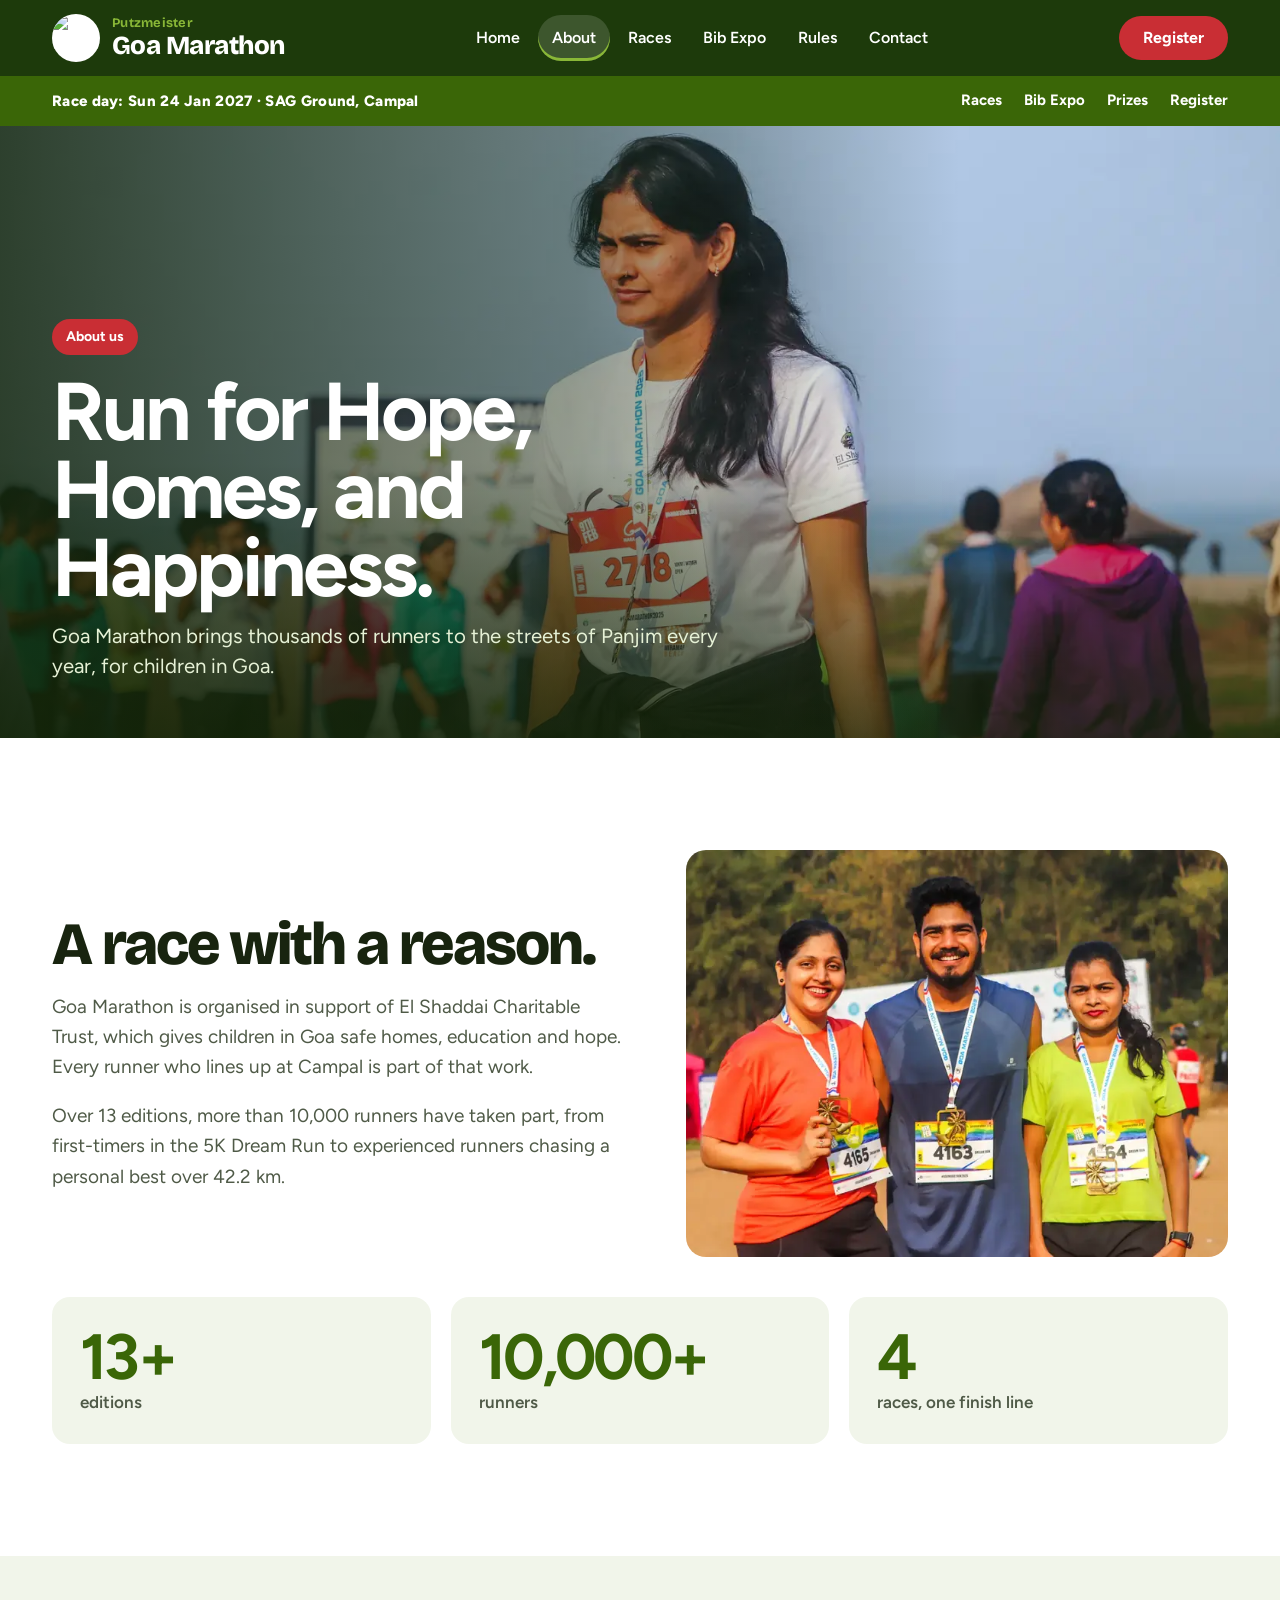
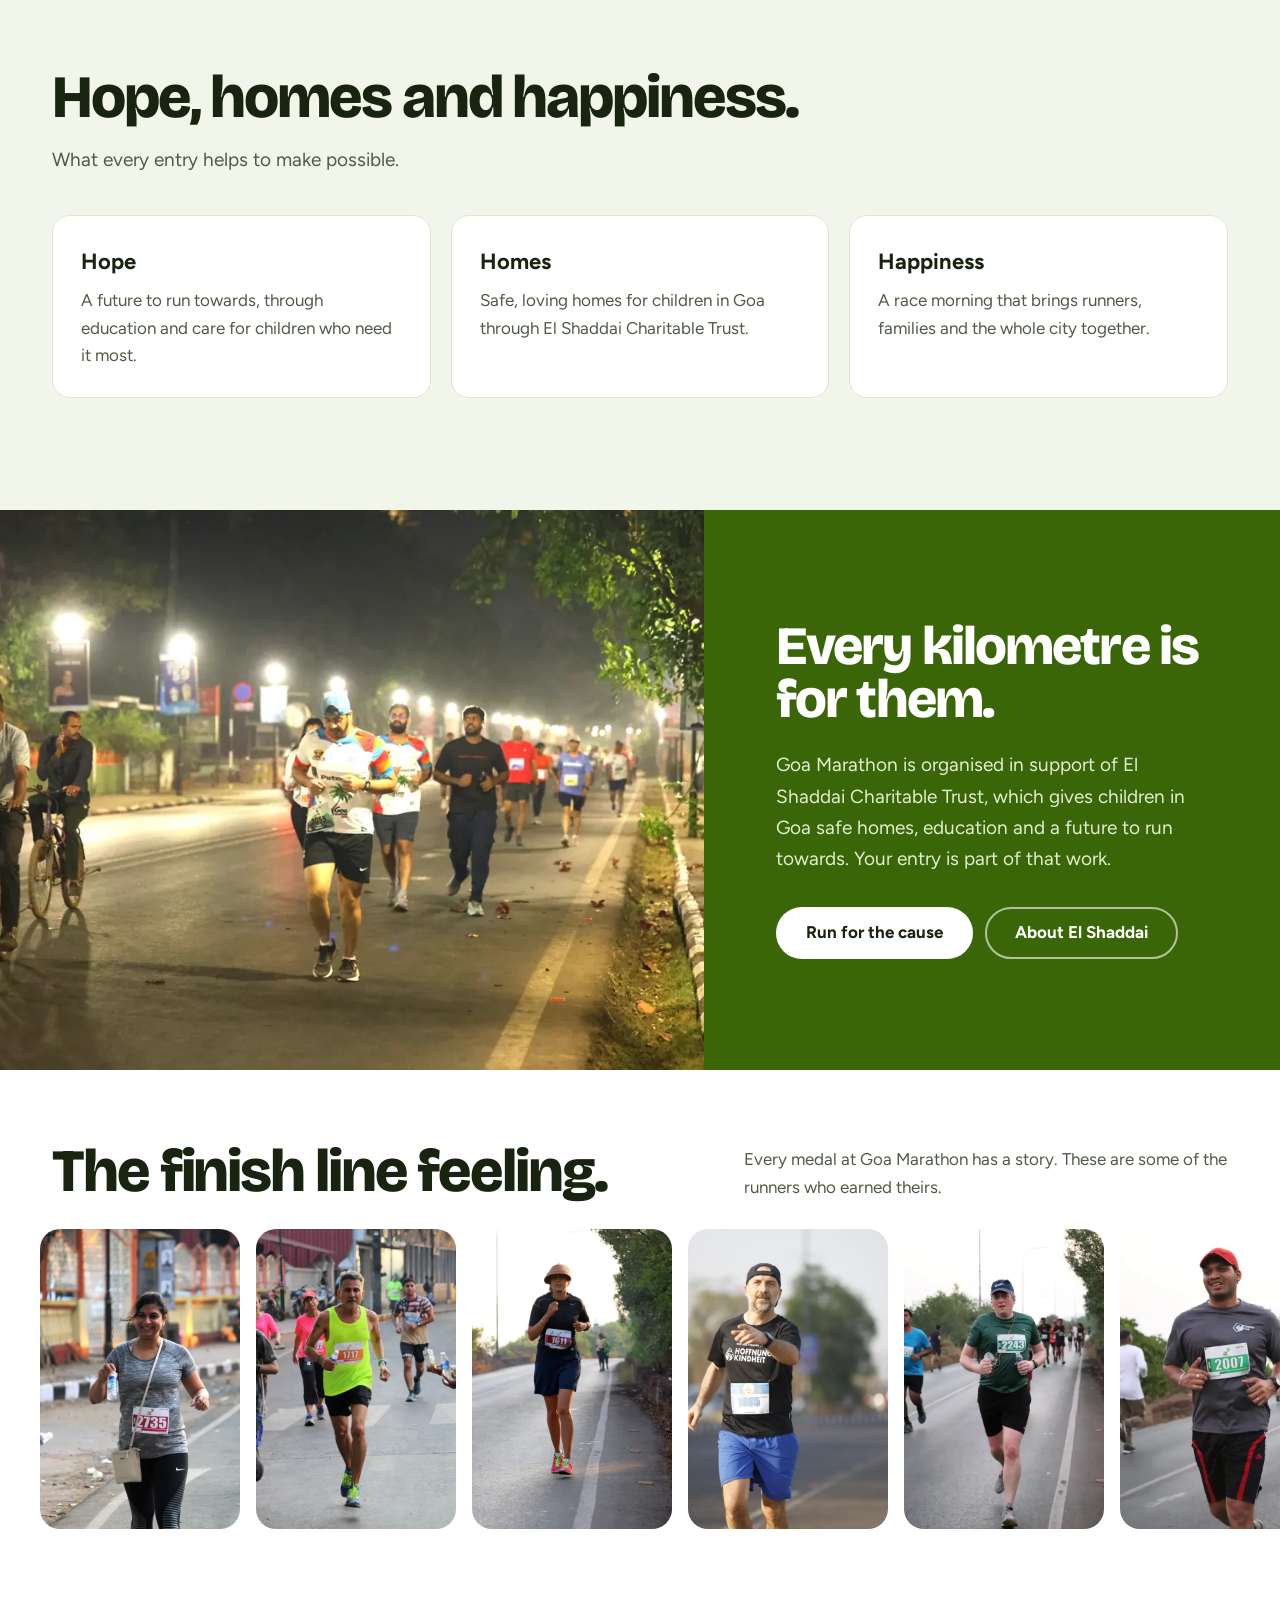
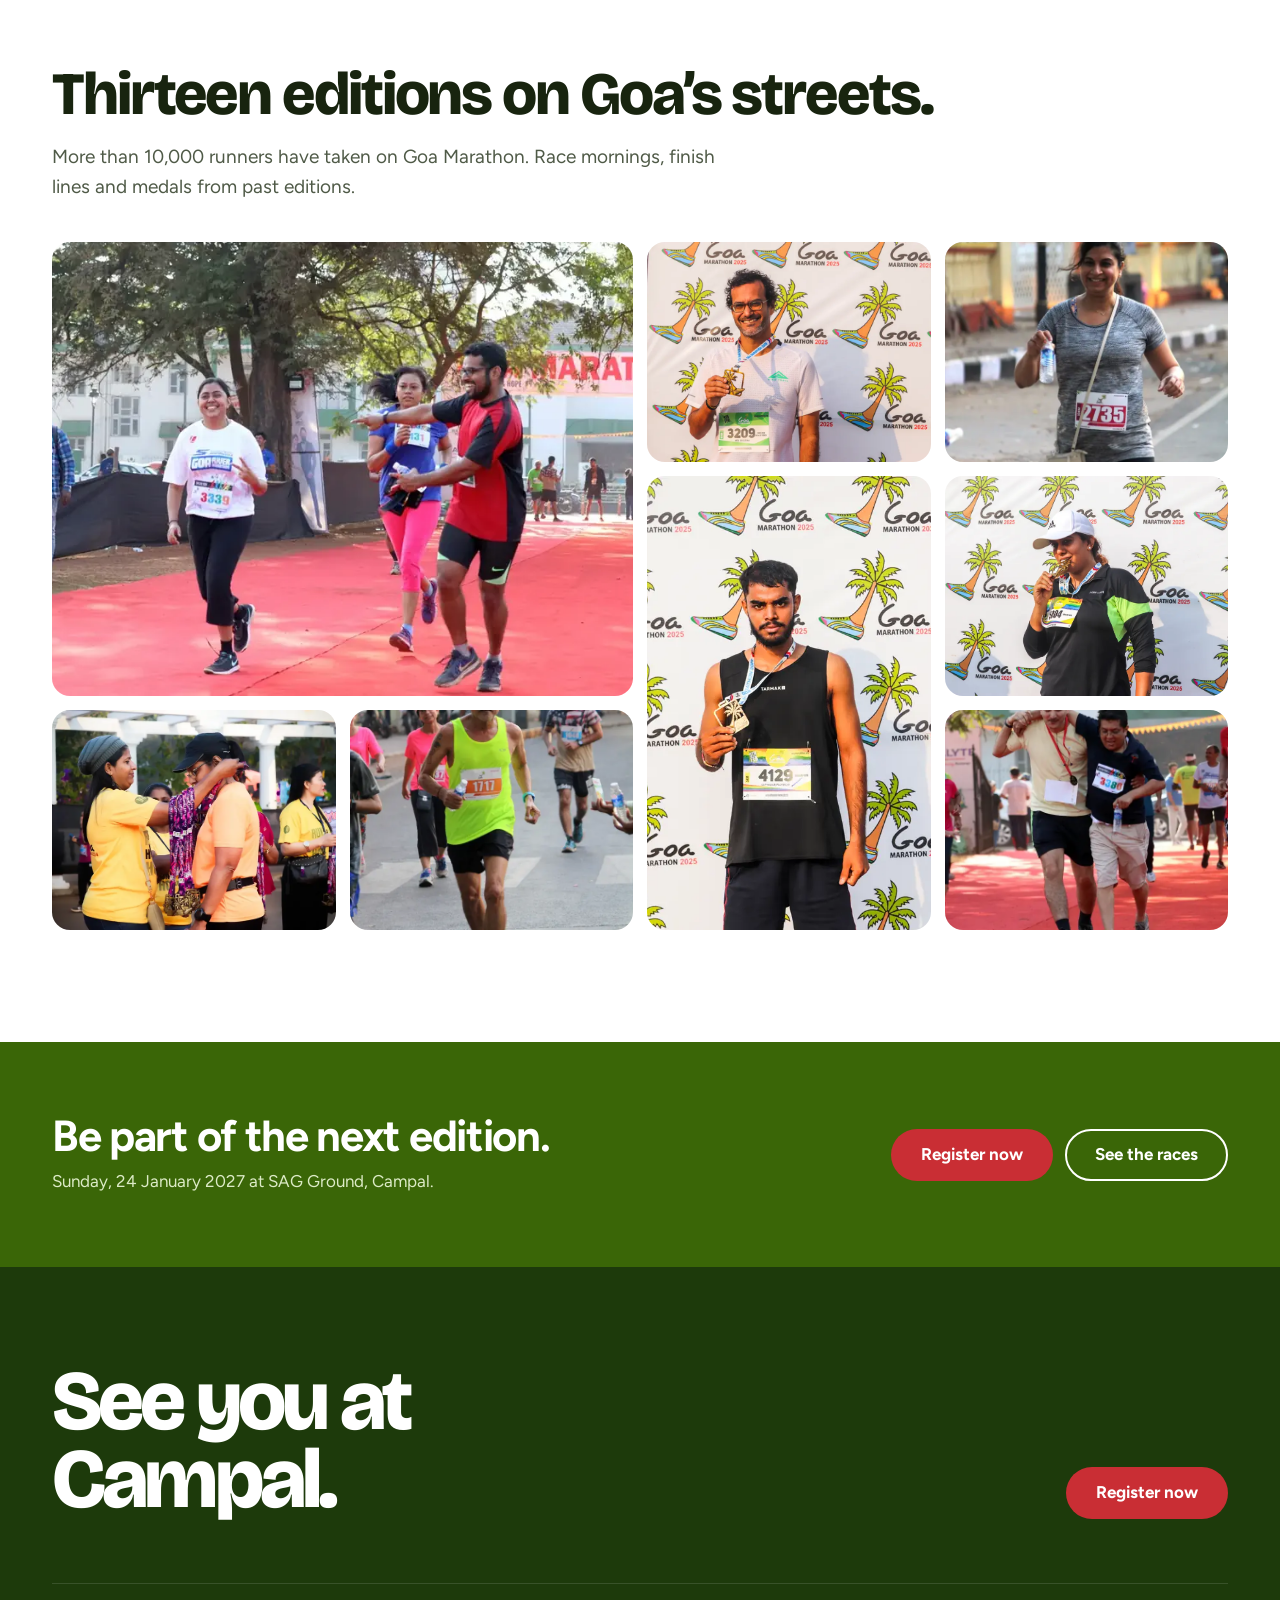
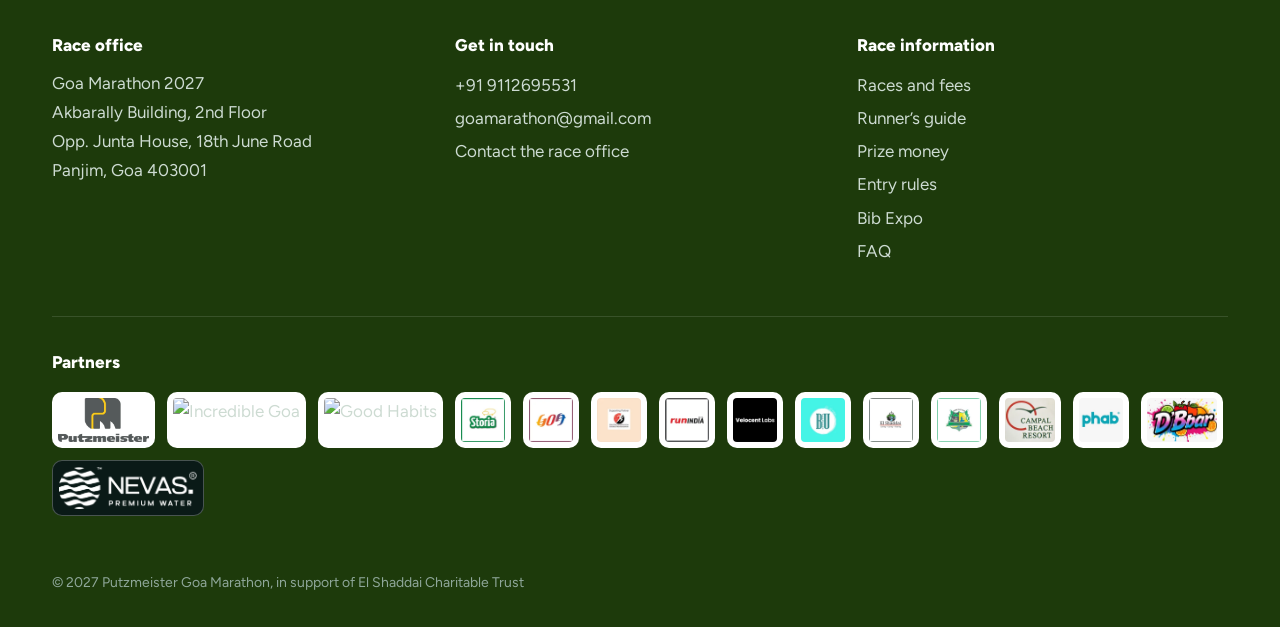
==== commit 41f6081e: "Use new Goa Marathon logo; add Incredible Goa and Good Habits partner logos Co-Authored-By: Claude O" ====
--- a/about.html
+++ b/about.html
@@ -14,7 +14,7 @@
 <meta property="og:image:width" content="1200">
 <meta property="og:image:height" content="630">
 <meta name="twitter:card" content="summary_large_image">
-<link rel="icon" href="assets/logo.webp">
+<link rel="icon" href="https://goamarathon.org/wp-content/uploads/2026/11/cropped-103117-min.png">
 <meta name="description" content="Goa Marathon is organised in support of El Shaddai Charitable Trust.">
 <link rel="preload" as="image" href="assets/hero-day1.webp" imagesrcset="assets/hero-day1-800.webp 800w, assets/hero-day1.webp 1500w" imagesizes="100vw">
 <link rel="preconnect" href="https://fonts.googleapis.com">
@@ -27,7 +27,7 @@
 <header class="hdr">
   <div class="wrap hdr-in">
     <a class="brand" href="index.html" aria-label="Putzmeister Goa Marathon home">
-      <span class="brand-logo"><img loading="lazy" decoding="async" src="assets/logo.webp" alt=""></span>
+      <span class="brand-logo"><img loading="lazy" decoding="async" src="https://goamarathon.org/wp-content/uploads/2026/11/cropped-103117-min.png" alt="Putzmeister Goa Marathon"></span>
       <span class="brand-name"><small>Putzmeister</small>Goa Marathon</span>
     </a>
     <nav class="nav" aria-label="Main">
@@ -156,7 +156,7 @@
         <a href="contact.html#faq">FAQ</a>
       </div>
     </div>
-    <div class="ftr-partners"><span>Partners</span><div><img decoding="async" loading="lazy" src="assets/sponsor-putzmeister.webp" alt="Putzmeister"><img decoding="async" loading="lazy" src="assets/sponsor-01.webp" alt="Storia"><img decoding="async" loading="lazy" src="assets/sponsor-02.webp" alt="Goa partner"><img decoding="async" loading="lazy" src="assets/sponsor-03.webp" alt="Sports photography partner"><img decoding="async" loading="lazy" src="assets/sponsor-04.webp" alt="runINDIA"><img decoding="async" loading="lazy" src="assets/sponsor-05.webp" alt="Velocent Labs"><img decoding="async" loading="lazy" src="assets/sponsor-06.webp" alt="BU"><img decoding="async" loading="lazy" src="assets/sponsor-07.webp" alt="El Shaddai"><img decoding="async" loading="lazy" src="assets/sponsor-08.webp" alt="Goa partner"><img decoding="async" loading="lazy" src="assets/sponsor-09.webp" alt="Campal Beach Resort"><img decoding="async" loading="lazy" src="assets/sponsor-10.webp" alt="Phab"><img decoding="async" loading="lazy" src="assets/sponsor-11.webp" alt="D&#39;Bbar"><img decoding="async" loading="lazy" class="fp-dark" src="assets/sponsor-12.webp" alt="Nevas Premium Water"></div></div>
+    <div class="ftr-partners"><span>Partners</span><div><img decoding="async" loading="lazy" src="assets/sponsor-putzmeister.webp" alt="Putzmeister"><img decoding="async" loading="lazy" src="https://goamarathon.org/wp-content/uploads/2026/11/INCREDIBLE-GOA-LOGO-2024.jpg-1-scaled.jpeg" alt="Incredible Goa"><img decoding="async" loading="lazy" src="https://goamarathon.org/wp-content/uploads/2026/11/Good-Habits-Logo-High-Res_page-0001.jpg" alt="Good Habits"><img decoding="async" loading="lazy" src="assets/sponsor-01.webp" alt="Storia"><img decoding="async" loading="lazy" src="assets/sponsor-02.webp" alt="Goa partner"><img decoding="async" loading="lazy" src="assets/sponsor-03.webp" alt="Sports photography partner"><img decoding="async" loading="lazy" src="assets/sponsor-04.webp" alt="runINDIA"><img decoding="async" loading="lazy" src="assets/sponsor-05.webp" alt="Velocent Labs"><img decoding="async" loading="lazy" src="assets/sponsor-06.webp" alt="BU"><img decoding="async" loading="lazy" src="assets/sponsor-07.webp" alt="El Shaddai"><img decoding="async" loading="lazy" src="assets/sponsor-08.webp" alt="Goa partner"><img decoding="async" loading="lazy" src="assets/sponsor-09.webp" alt="Campal Beach Resort"><img decoding="async" loading="lazy" src="assets/sponsor-10.webp" alt="Phab"><img decoding="async" loading="lazy" src="assets/sponsor-11.webp" alt="D&#39;Bbar"><img decoding="async" loading="lazy" class="fp-dark" src="assets/sponsor-12.webp" alt="Nevas Premium Water"></div></div>
     <p class="ftr-base">© 2027 Putzmeister Goa Marathon, in support of El Shaddai Charitable Trust</p>
   </div>
 </footer>
--- a/assets/site.css
+++ b/assets/site.css
@@ -920,3 +920,11 @@
 .brand-name{display:flex;flex-direction:column;line-height:1.05}
 .brand-name small{font-size:.5em;font-weight:700;letter-spacing:.02em;color:var(--leaf);margin-bottom:2px}
 .h1-sp{display:block;font-size:.36em;letter-spacing:-.01em;color:#c9e98a;margin-bottom:.12em}
+
+/* rules page: document content */
+.rules-h3{font-size:clamp(22px,2.2vw,28px);letter-spacing:-.02em;line-height:1.2;margin:56px 0 0;max-width:860px;color:var(--ink)}
+.rules-h3+.rules{margin-top:20px}
+.rules li ul{margin:10px 0 0;padding-left:20px;display:grid;gap:6px}
+.rules li ul li{list-style:disc;background:none;border:0;border-radius:0;padding:0;color:var(--copy)}
+.rules li ul li::before{content:none}
+@media (max-width:680px){.rules li{padding:18px 18px 18px 60px}.rules li::before{left:16px}}
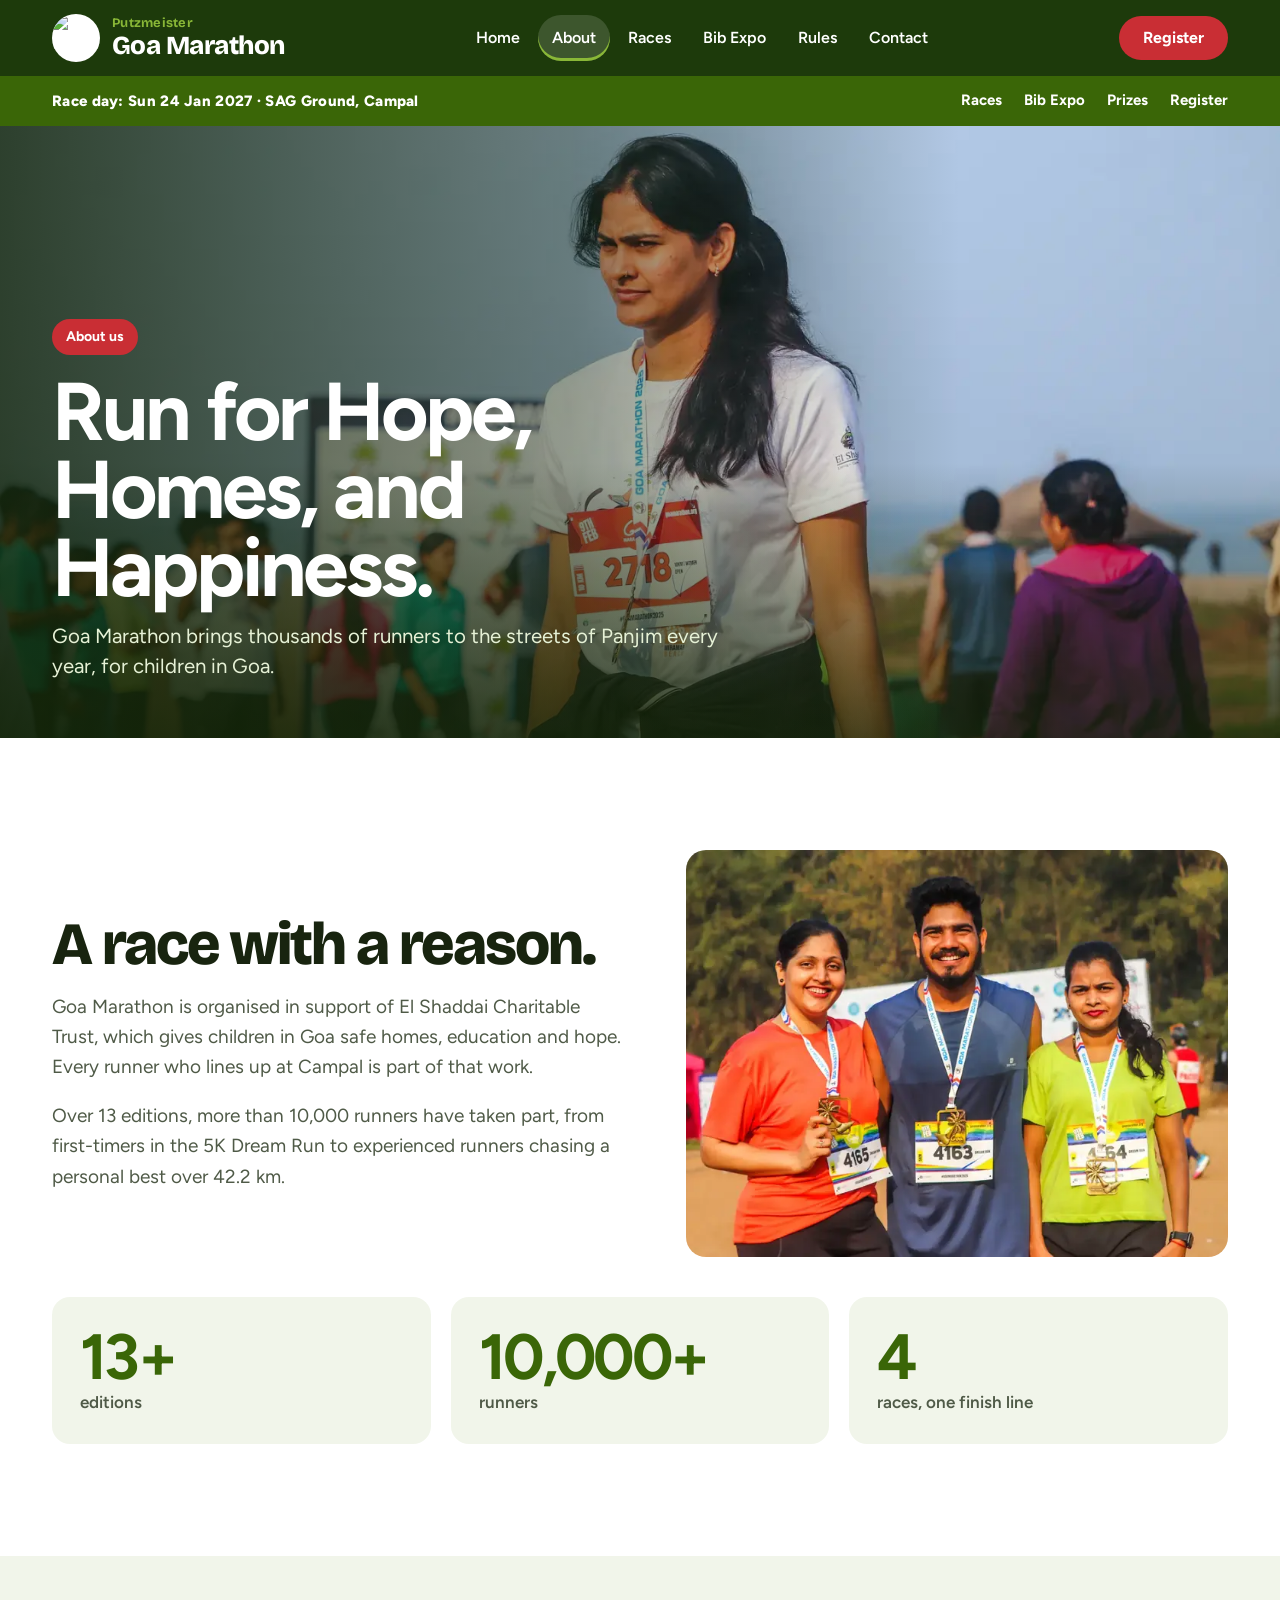
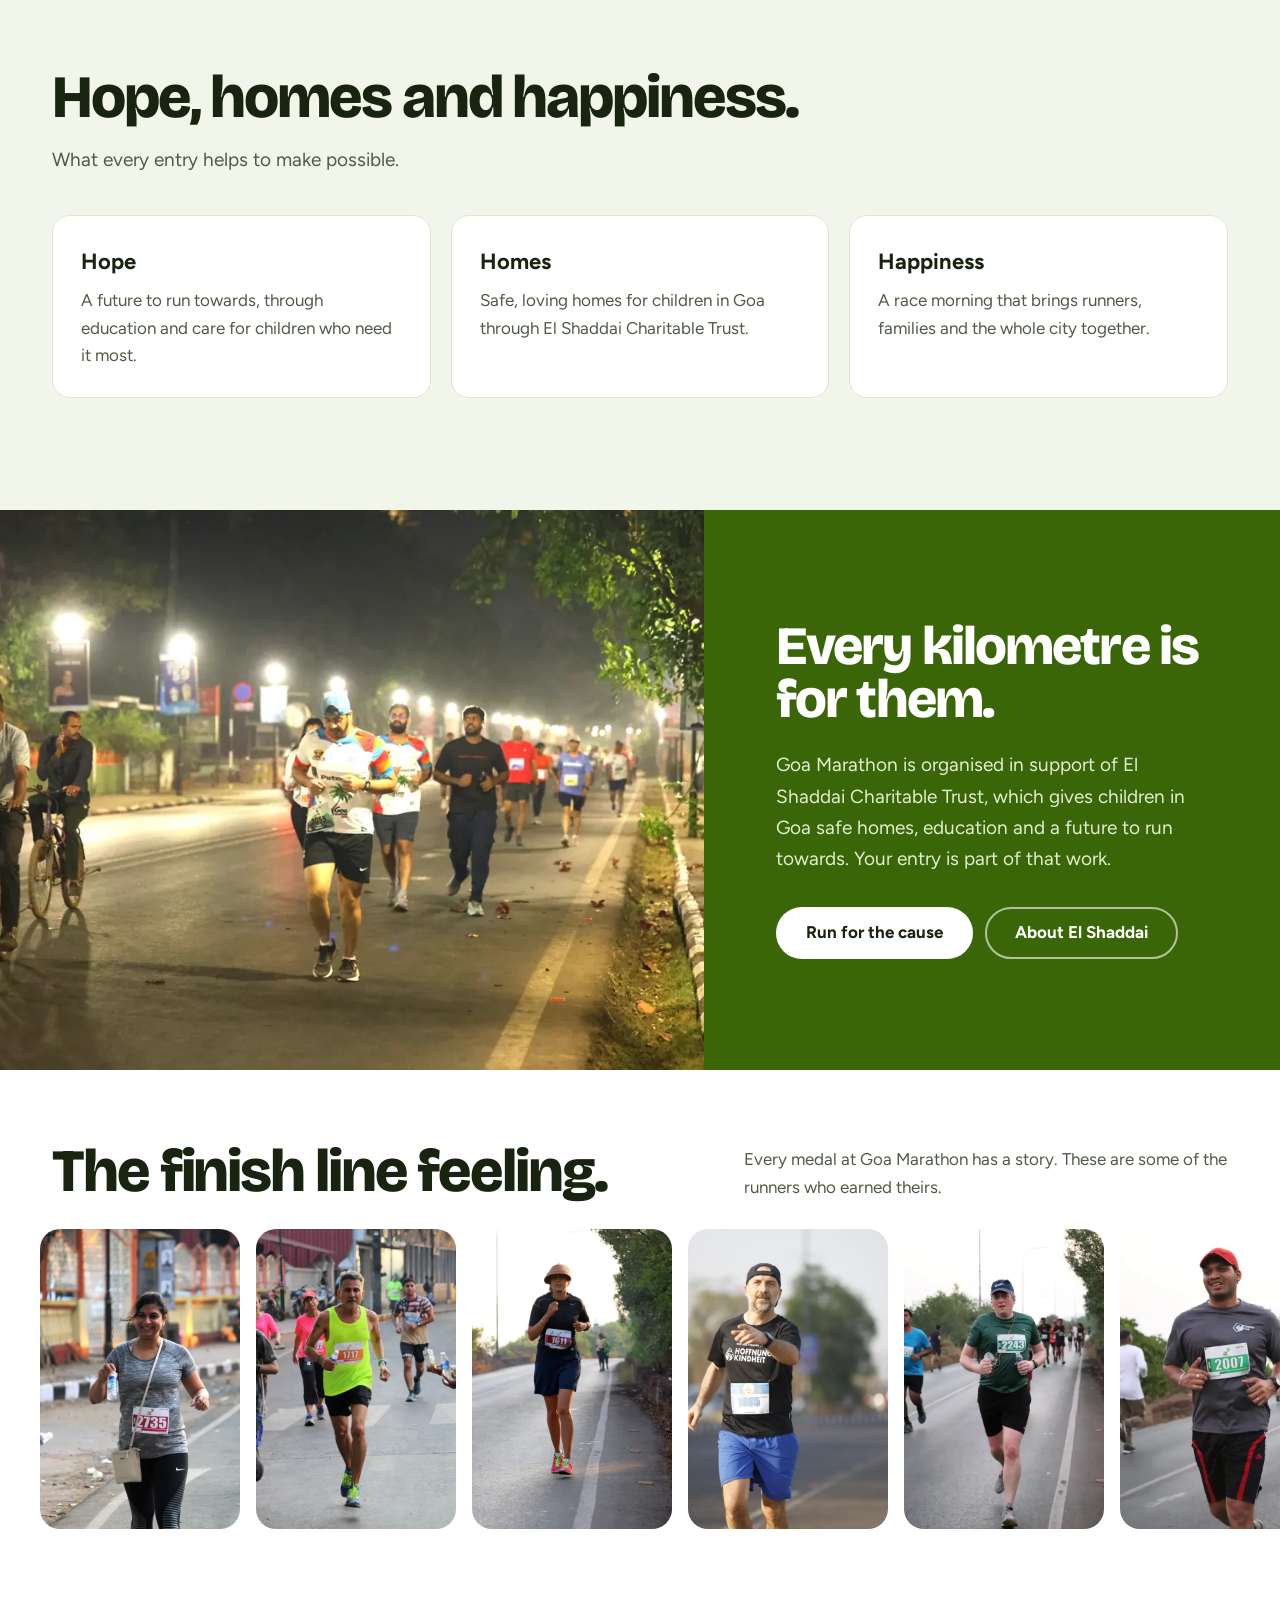
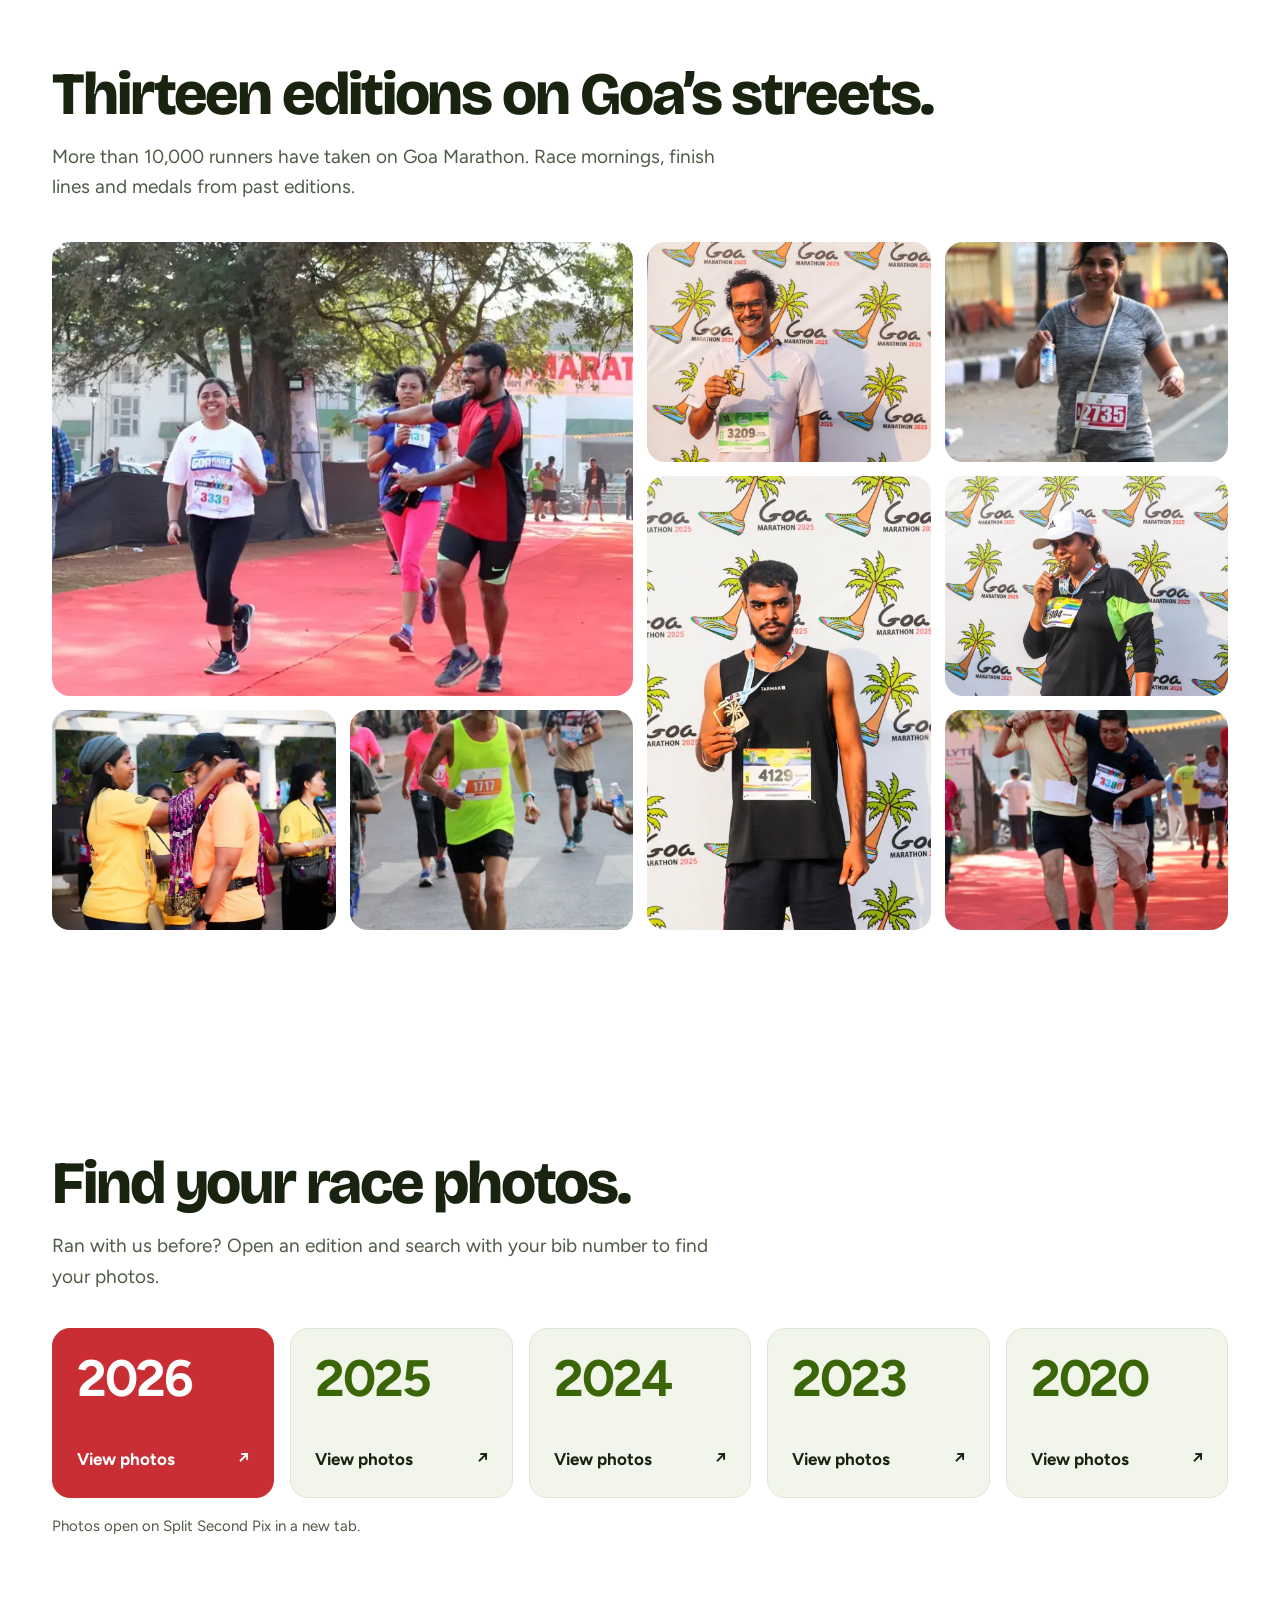
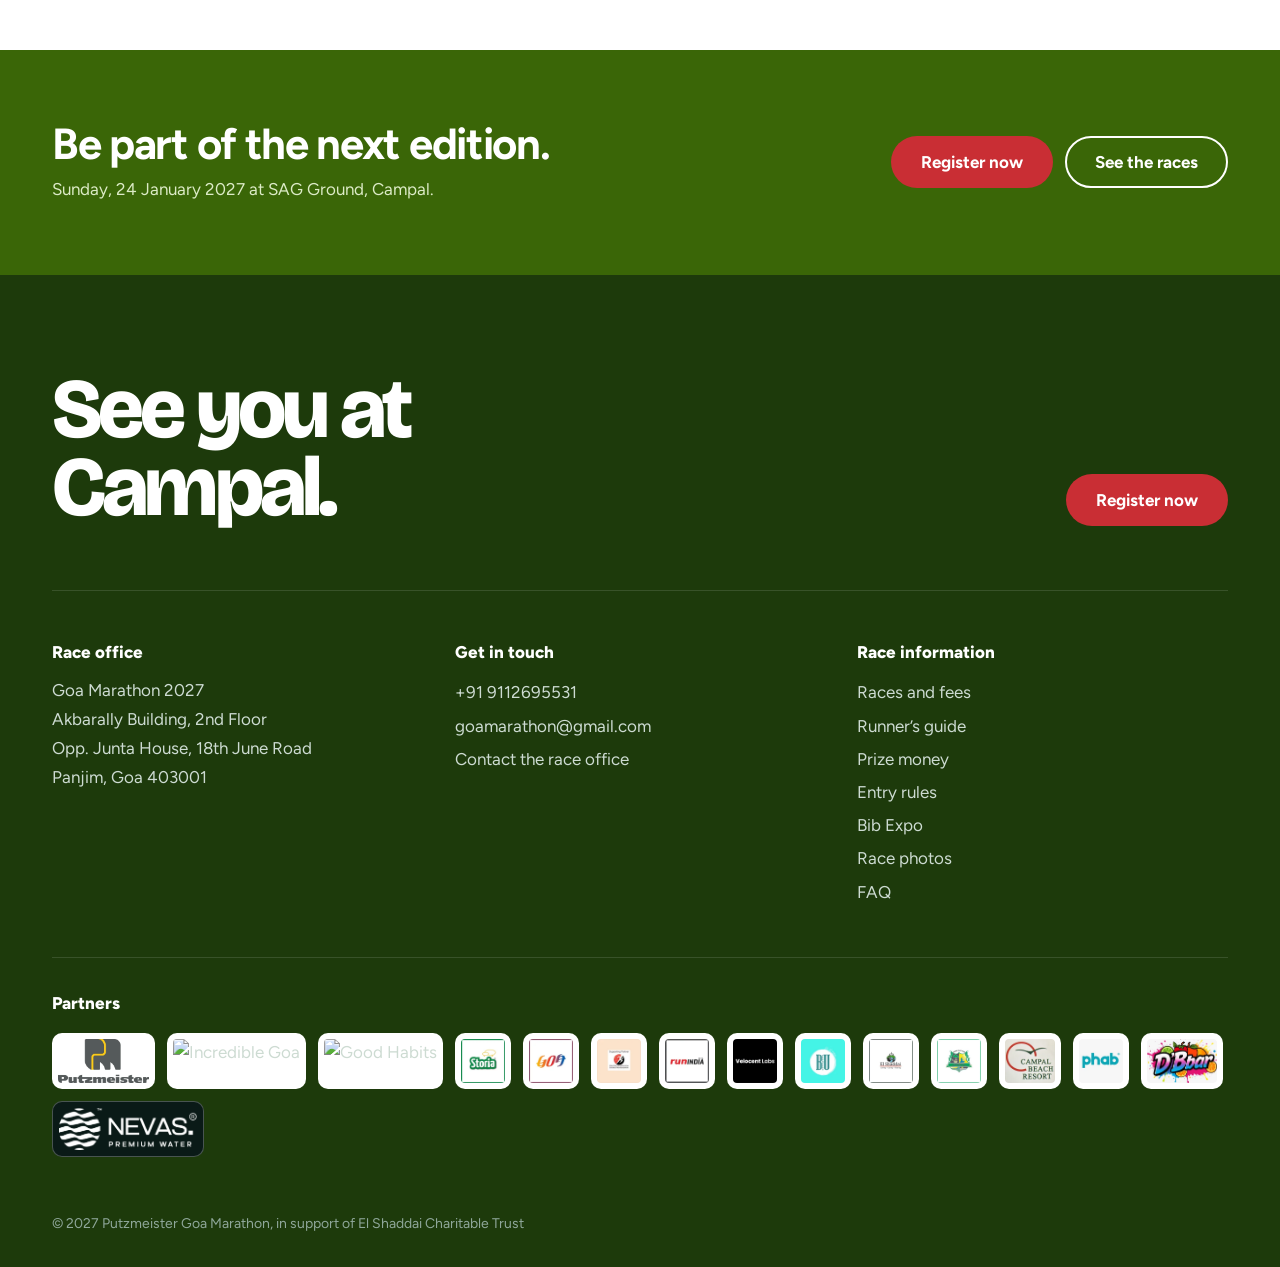
==== commit 2f3b9891: "Add race photos section with Split Second Pix links by year Co-Authored-By: Claude Opus 5.5 <noreply" ====
--- a/about.html
+++ b/about.html
@@ -127,6 +127,15 @@
   </div>
 </section>
 
+<section class="sec" id="race-photos">
+  <div class="wrap">
+    <h2 class="h2">Find your race photos.</h2>
+    <p class="intro">Ran with us before? Open an edition and search with your bib number to find your photos.</p>
+    <div class="ph-grid"><a class="ph-card ph-latest" href="https://new.splitsecondpix.com/events/goa-marathon-2026" target="_blank" rel="noopener"><b>2026</b><span>View photos <span aria-hidden="true">↗</span></span></a><a class="ph-card" href="https://new.splitsecondpix.com/events/goa-marathon-2025" target="_blank" rel="noopener"><b>2025</b><span>View photos <span aria-hidden="true">↗</span></span></a><a class="ph-card" href="https://new.splitsecondpix.com/events/goa-marathon-2024" target="_blank" rel="noopener"><b>2024</b><span>View photos <span aria-hidden="true">↗</span></span></a><a class="ph-card" href="https://new.splitsecondpix.com/events/goa-marathon-2023" target="_blank" rel="noopener"><b>2023</b><span>View photos <span aria-hidden="true">↗</span></span></a><a class="ph-card" href="https://new.splitsecondpix.com/events/goa-marathon-2020" target="_blank" rel="noopener"><b>2020</b><span>View photos <span aria-hidden="true">↗</span></span></a></div>
+    <p class="ph-note">Photos open on Split Second Pix in a new tab.</p>
+  </div>
+</section>
+
 <section class="next-band"><div class="wrap"><div><h2>Be part of the next edition.</h2><p>Sunday, 24 January 2027 at SAG Ground, Campal.</p></div><div class="btns"><a class="btn btn-sun" href="https://www.runindia.in/events/DsZ2gUEhFgjpGWOcifSqrg" target="_blank" rel="noopener">Register now</a><a class="btn btn-line" href="races.html">See the races</a></div></div></section>
 </main>
 
@@ -153,7 +162,7 @@
         <a href="races.html#guide">Runner’s guide</a>
         <a href="races.html#prizes">Prize money</a>
         <a href="rules.html">Entry rules</a><a href="bib-expo.html">Bib Expo</a>
-        <a href="contact.html#faq">FAQ</a>
+        <a href="index.html#race-photos">Race photos</a><a href="contact.html#faq">FAQ</a>
       </div>
     </div>
     <div class="ftr-partners"><span>Partners</span><div><img decoding="async" loading="lazy" src="assets/sponsor-putzmeister.webp" alt="Putzmeister"><img decoding="async" loading="lazy" src="https://goamarathon.org/wp-content/uploads/2026/11/INCREDIBLE-GOA-LOGO-2024.jpg-1-scaled.jpeg" alt="Incredible Goa"><img decoding="async" loading="lazy" src="https://goamarathon.org/wp-content/uploads/2026/11/Good-Habits-Logo-High-Res_page-0001.jpg" alt="Good Habits"><img decoding="async" loading="lazy" src="assets/sponsor-01.webp" alt="Storia"><img decoding="async" loading="lazy" src="assets/sponsor-02.webp" alt="Goa partner"><img decoding="async" loading="lazy" src="assets/sponsor-03.webp" alt="Sports photography partner"><img decoding="async" loading="lazy" src="assets/sponsor-04.webp" alt="runINDIA"><img decoding="async" loading="lazy" src="assets/sponsor-05.webp" alt="Velocent Labs"><img decoding="async" loading="lazy" src="assets/sponsor-06.webp" alt="BU"><img decoding="async" loading="lazy" src="assets/sponsor-07.webp" alt="El Shaddai"><img decoding="async" loading="lazy" src="assets/sponsor-08.webp" alt="Goa partner"><img decoding="async" loading="lazy" src="assets/sponsor-09.webp" alt="Campal Beach Resort"><img decoding="async" loading="lazy" src="assets/sponsor-10.webp" alt="Phab"><img decoding="async" loading="lazy" src="assets/sponsor-11.webp" alt="D&#39;Bbar"><img decoding="async" loading="lazy" class="fp-dark" src="assets/sponsor-12.webp" alt="Nevas Premium Water"></div></div>
--- a/assets/site.css
+++ b/assets/site.css
@@ -928,3 +928,16 @@
 .rules li ul li{list-style:disc;background:none;border:0;border-radius:0;padding:0;color:var(--copy)}
 .rules li ul li::before{content:none}
 @media (max-width:680px){.rules li{padding:18px 18px 18px 60px}.rules li::before{left:16px}}
+
+/* race photos */
+.ph-grid{display:grid;grid-template-columns:repeat(5,minmax(0,1fr));gap:16px;margin-top:36px}
+.ph-card{display:flex;flex-direction:column;justify-content:space-between;gap:24px;min-height:170px;padding:24px;border-radius:18px;background:var(--mist);border:1px solid var(--line);color:var(--ink);text-decoration:none;transition:transform .2s,background .2s}
+.ph-card b{font-size:clamp(40px,4vw,56px);line-height:1;letter-spacing:-.04em;color:var(--palm)}
+.ph-card span{font-weight:700;display:flex;justify-content:space-between}
+.ph-card:hover{transform:translateY(-3px);background:#e4eed6}
+.ph-latest{background:var(--red);border-color:var(--red);color:#fff}
+.ph-latest b{color:#fff}
+.ph-latest:hover{background:#b0262c}
+.ph-note{margin-top:16px;color:var(--copy);font-size:15px}
+@media (max-width:1000px){.ph-grid{grid-template-columns:repeat(3,minmax(0,1fr))}}
+@media (max-width:600px){.ph-grid{grid-template-columns:repeat(2,minmax(0,1fr));gap:12px}.ph-card{min-height:130px;padding:18px}}
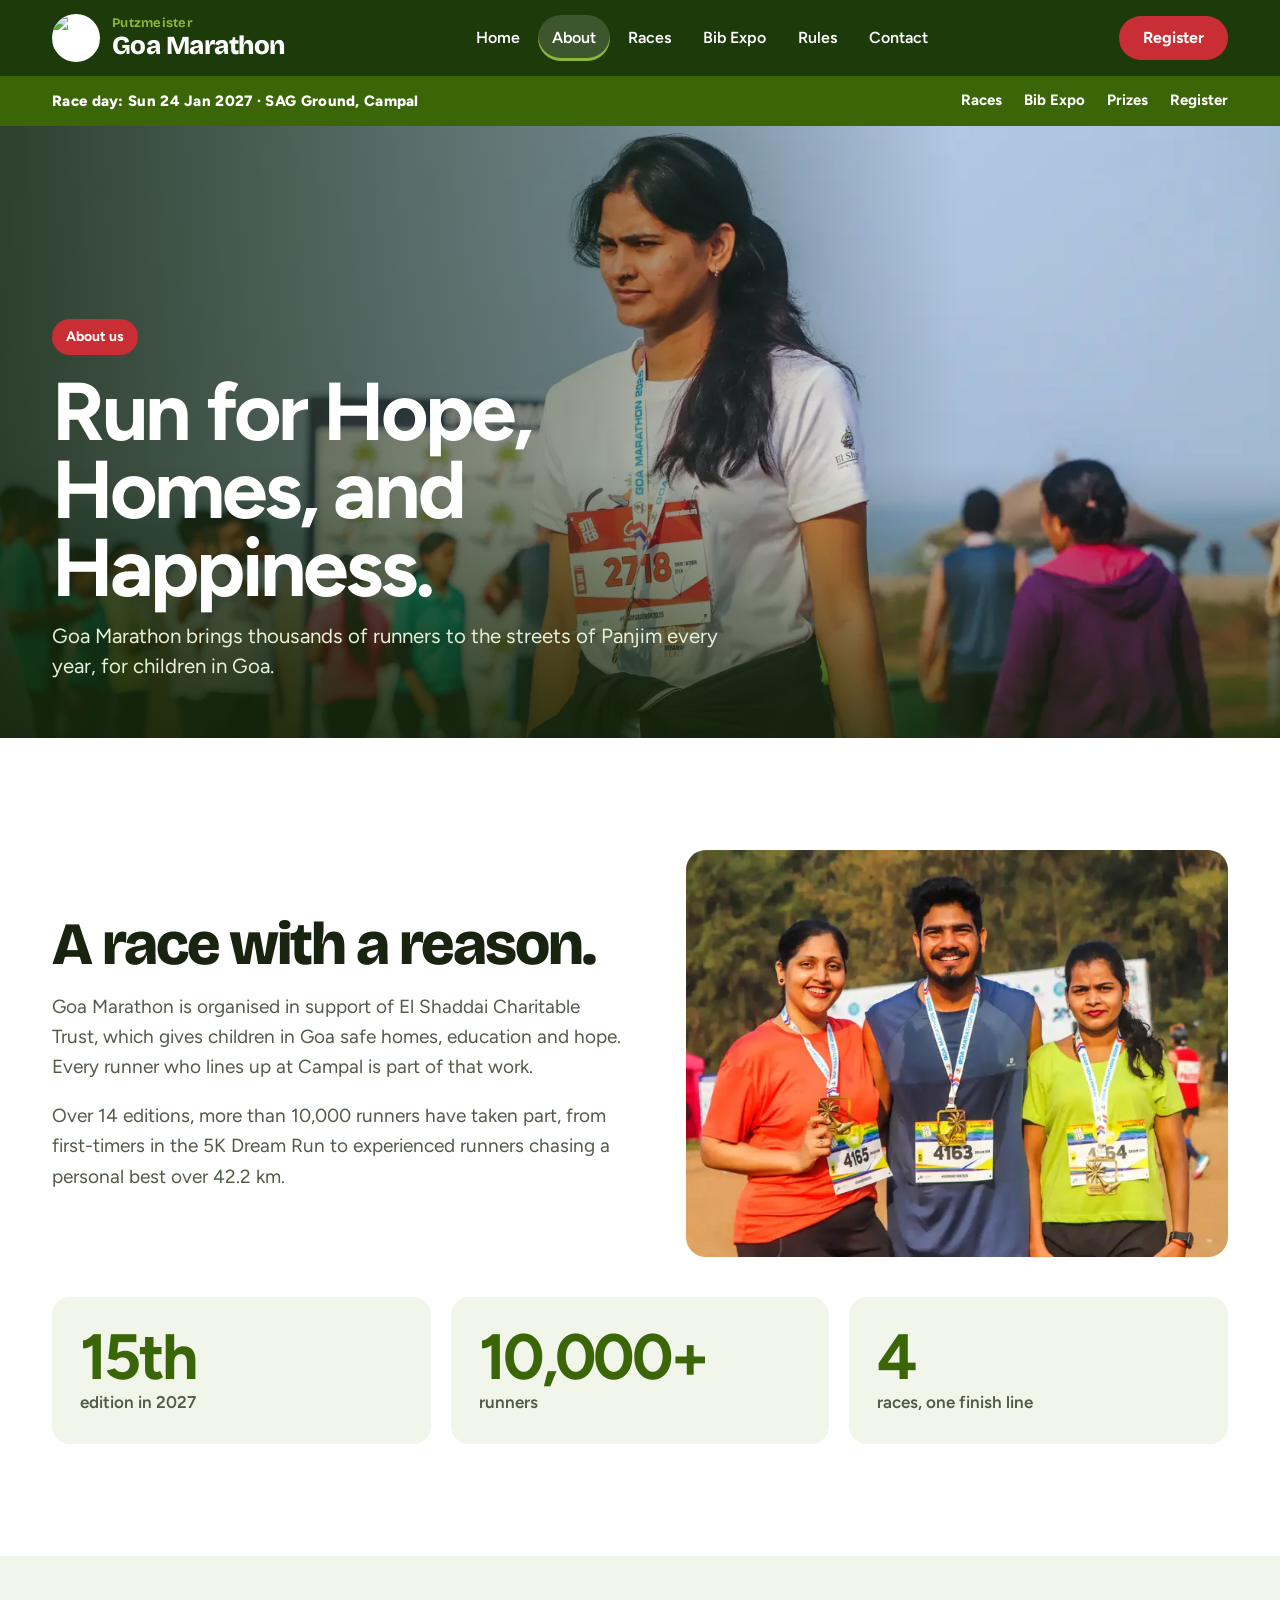
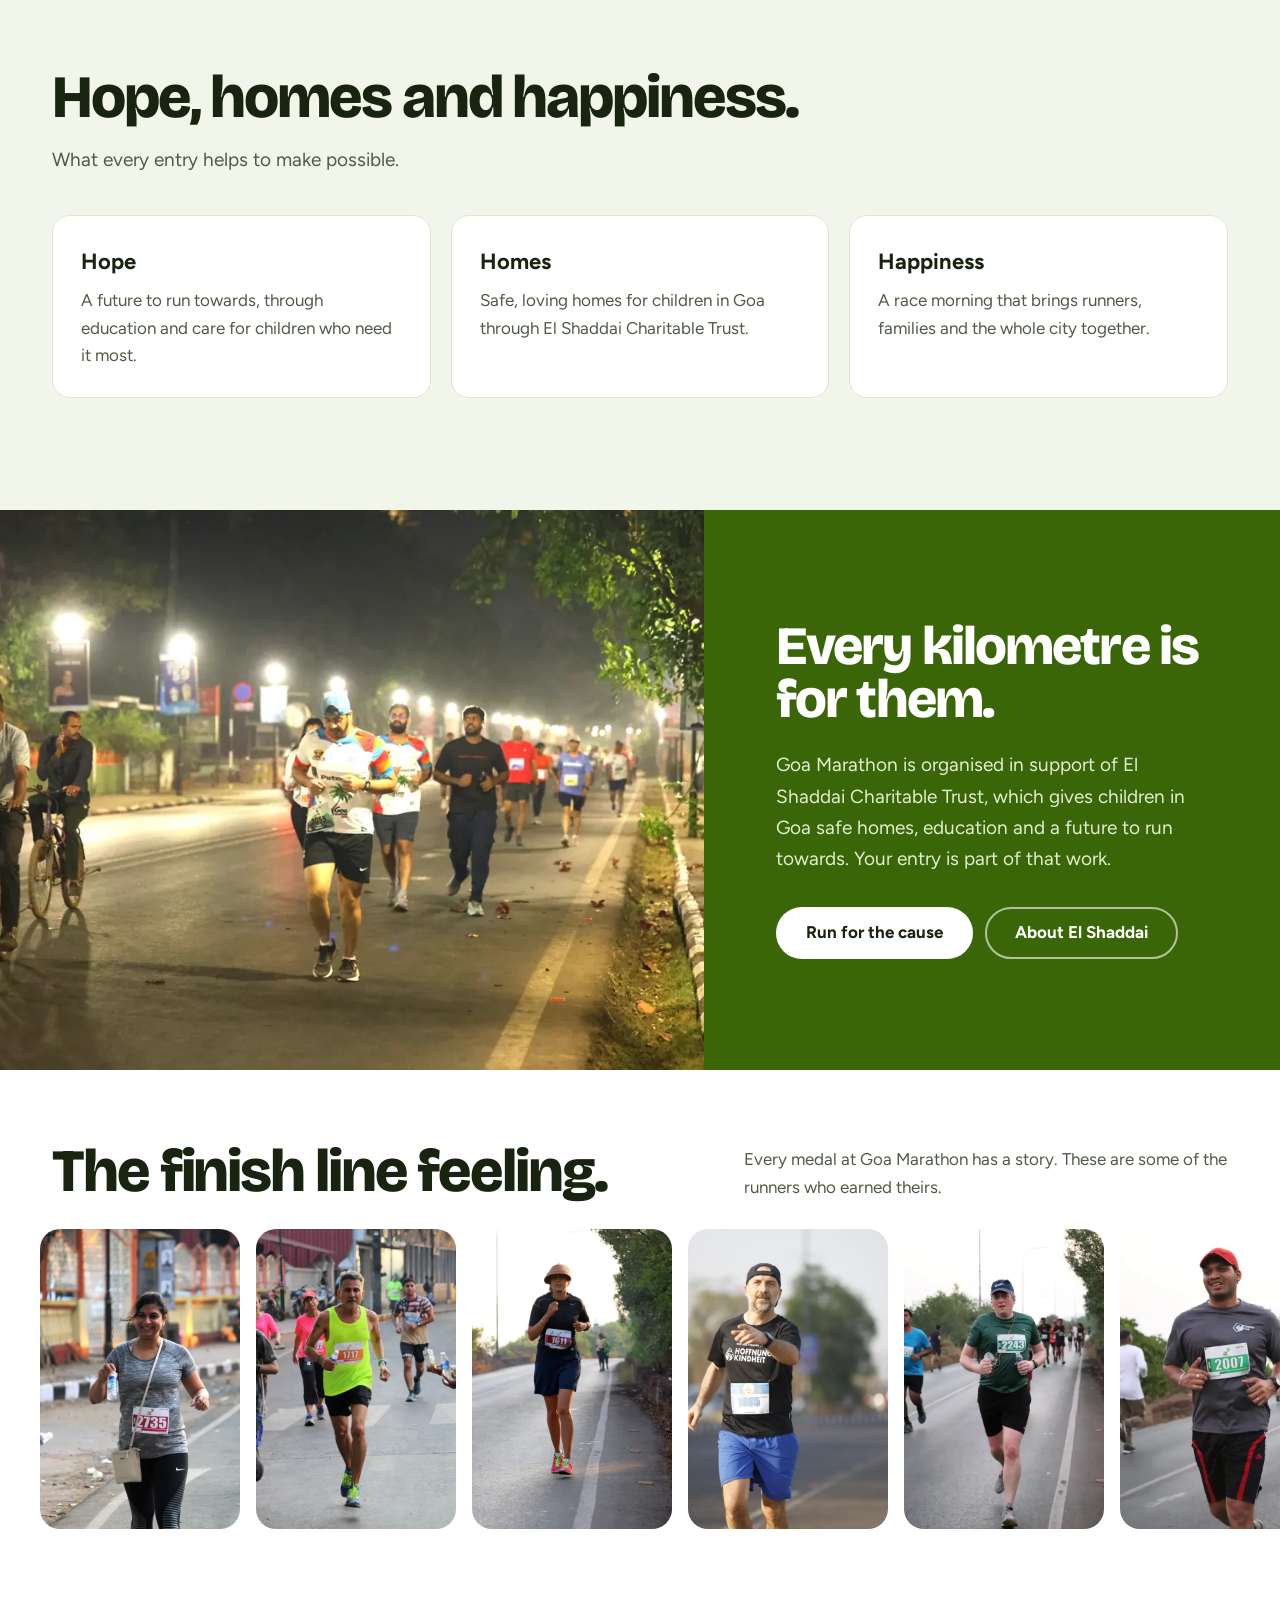
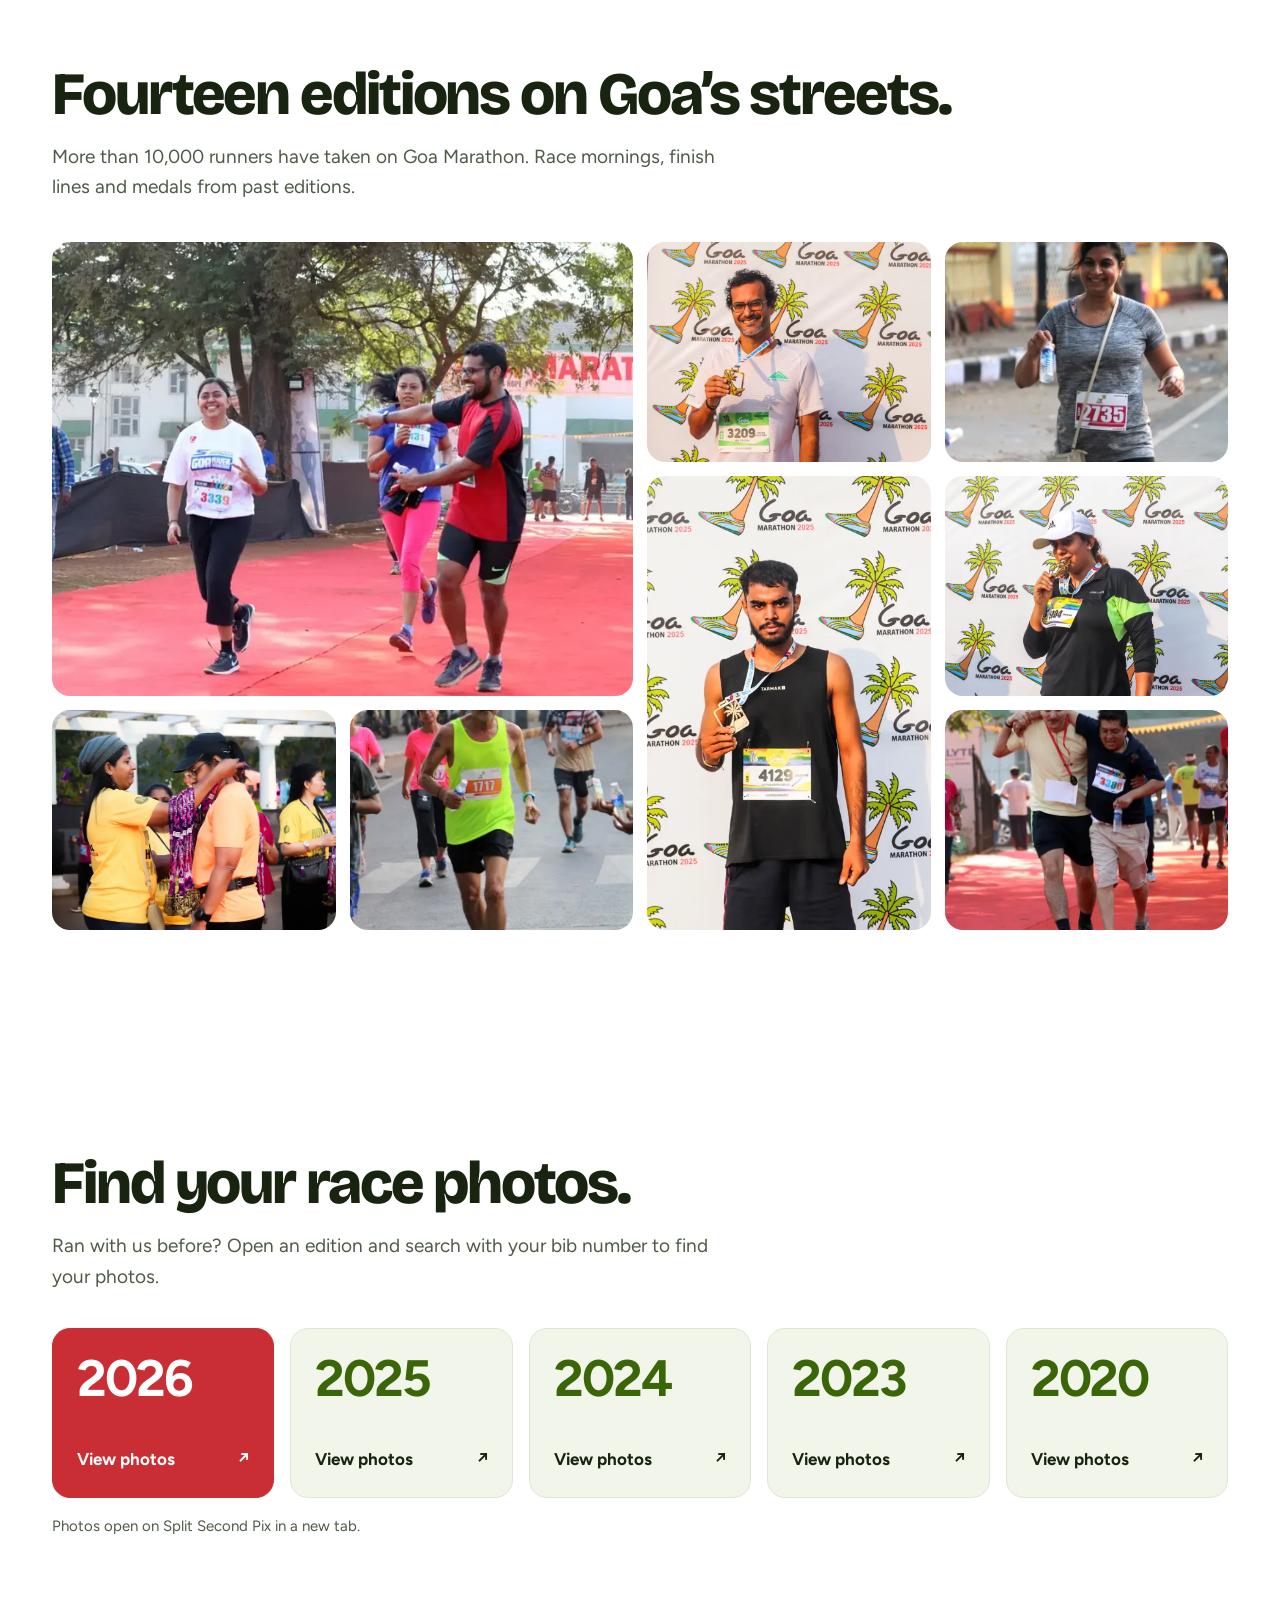
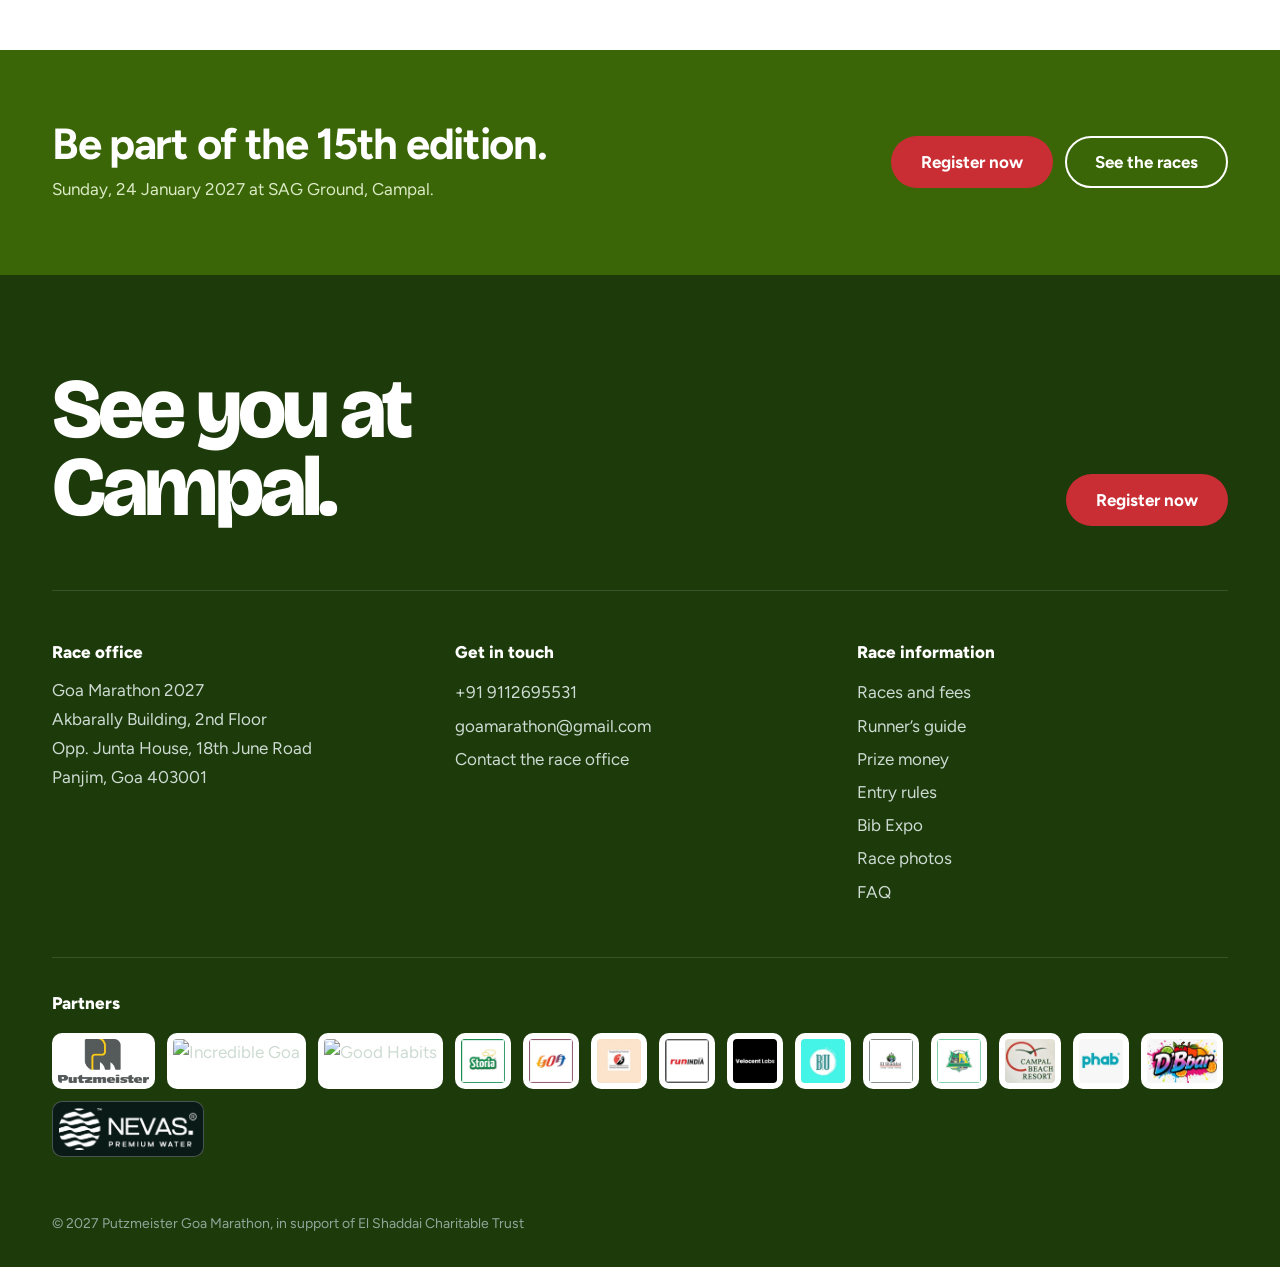
==== commit 771cdacb: "Edition count: 14 past editions, 2027 is the 15th Co-Authored-By: Claude Opus 5.5 <noreply@anthropic" ====
--- a/about.html
+++ b/about.html
@@ -72,12 +72,12 @@
     <div>
       <h2 class="h2">A race with a reason.</h2>
       <p class="intro">Goa Marathon is organised in support of El Shaddai Charitable Trust, which gives children in Goa safe homes, education and hope. Every runner who lines up at Campal is part of that work.</p>
-      <p class="intro">Over 13 editions, more than 10,000 runners have taken part, from first-timers in the 5K Dream Run to experienced runners chasing a personal best over 42.2 km.</p>
+      <p class="intro">Over 14 editions, more than 10,000 runners have taken part, from first-timers in the 5K Dream Run to experienced runners chasing a personal best over 42.2 km.</p>
     </div>
     <img loading="lazy" decoding="async" src="assets/hero-trio.webp" srcset="assets/hero-trio-800.webp 800w, assets/hero-trio.webp 1920w" sizes="(max-width:900px) 100vw, 50vw" alt="Three Goa Marathon finishers with their medals" style="object-position:center 30%">
   </div>
   <div class="wrap">
-    <div class="stats"><div><b>13+</b><span>editions</span></div><div><b>10,000+</b><span>runners</span></div><div><b>4</b><span>races, one finish line</span></div></div>
+    <div class="stats"><div><b>15th</b><span>edition in 2027</span></div><div><b>10,000+</b><span>runners</span></div><div><b>4</b><span>races, one finish line</span></div></div>
   </div>
 </section>
 
@@ -112,7 +112,7 @@
 
 <section class="sec">
   <div class="wrap">
-    <h2 class="h2">Thirteen editions on Goa’s streets.</h2>
+    <h2 class="h2">Fourteen editions on Goa’s streets.</h2>
     <p class="intro">More than 10,000 runners have taken on Goa Marathon. Race mornings, finish lines and medals from past editions.</p>
     <div class="gal8">
       <figure class="g-big"><img loading="lazy" decoding="async" src="assets/n-joy.webp" srcset="assets/n-joy-800.webp 800w, assets/n-joy.webp 1400w" sizes="(max-width:900px) 100vw, 50vw" alt="Finishers celebrating on the red carpet at Campal"></figure>
@@ -136,7 +136,7 @@
   </div>
 </section>
 
-<section class="next-band"><div class="wrap"><div><h2>Be part of the next edition.</h2><p>Sunday, 24 January 2027 at SAG Ground, Campal.</p></div><div class="btns"><a class="btn btn-sun" href="https://www.runindia.in/events/DsZ2gUEhFgjpGWOcifSqrg" target="_blank" rel="noopener">Register now</a><a class="btn btn-line" href="races.html">See the races</a></div></div></section>
+<section class="next-band"><div class="wrap"><div><h2>Be part of the 15th edition.</h2><p>Sunday, 24 January 2027 at SAG Ground, Campal.</p></div><div class="btns"><a class="btn btn-sun" href="https://www.runindia.in/events/DsZ2gUEhFgjpGWOcifSqrg" target="_blank" rel="noopener">Register now</a><a class="btn btn-line" href="races.html">See the races</a></div></div></section>
 </main>
 
 <footer class="ftr">
--- a/assets/site.css
+++ b/assets/site.css
@@ -941,3 +941,11 @@
 .ph-note{margin-top:16px;color:var(--copy);font-size:15px}
 @media (max-width:1000px){.ph-grid{grid-template-columns:repeat(3,minmax(0,1fr))}}
 @media (max-width:600px){.ph-grid{grid-template-columns:repeat(2,minmax(0,1fr));gap:12px}.ph-card{min-height:130px;padding:18px}}
+
+/* partner logos: uniform white tiles so logos with white backgrounds blend in */
+.slider{background:transparent !important;border:0 !important;box-shadow:none !important;padding:4px 0 !important}
+.sl-track{gap:16px !important;padding:0 8px !important}
+.sl-item{height:120px !important;width:200px;padding:14px 18px;background:#fff;border:1px solid var(--line);border-radius:14px;justify-content:center;box-sizing:border-box}
+.sl-item img{height:100% !important;width:100% !important;max-width:none !important;object-fit:contain}
+.sl-lead{width:240px}
+@media (max-width:680px){.sl-item{height:88px !important;width:150px;padding:10px 12px;border-radius:12px}.sl-lead{width:170px}}
